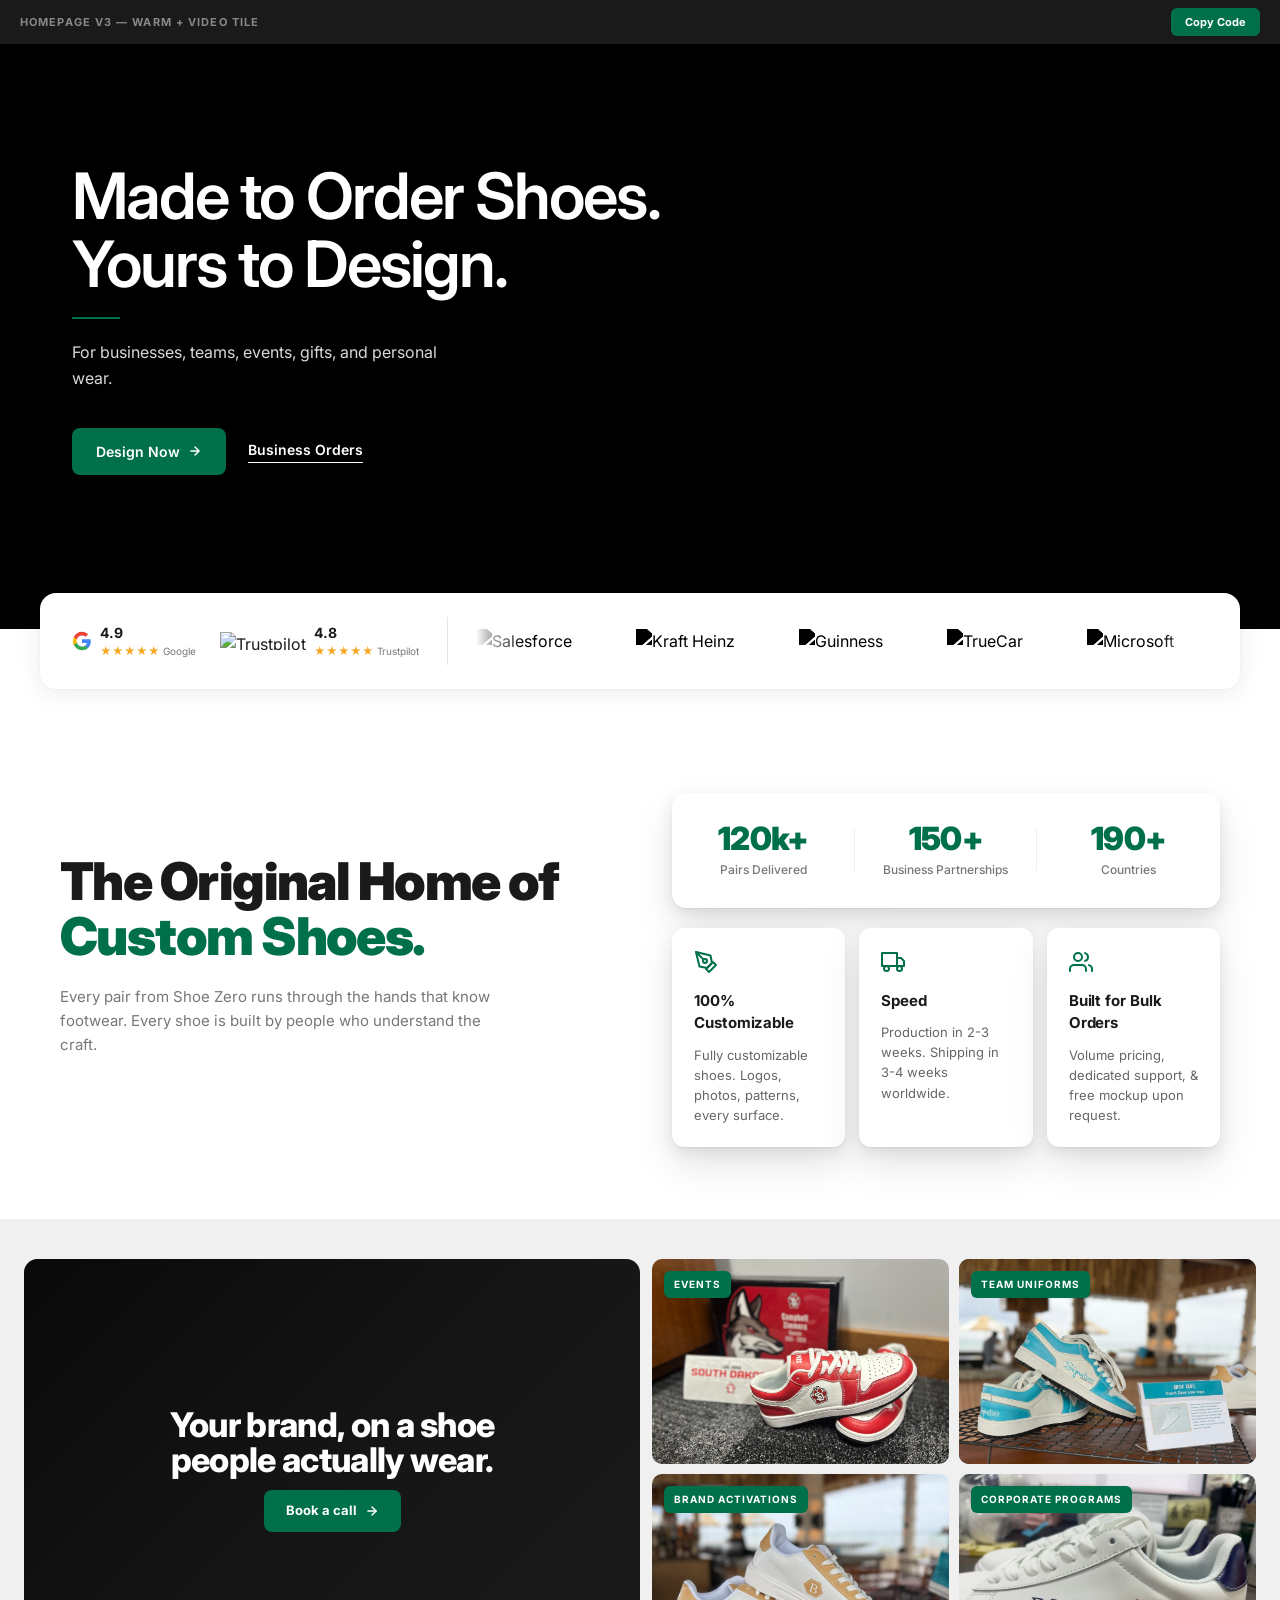
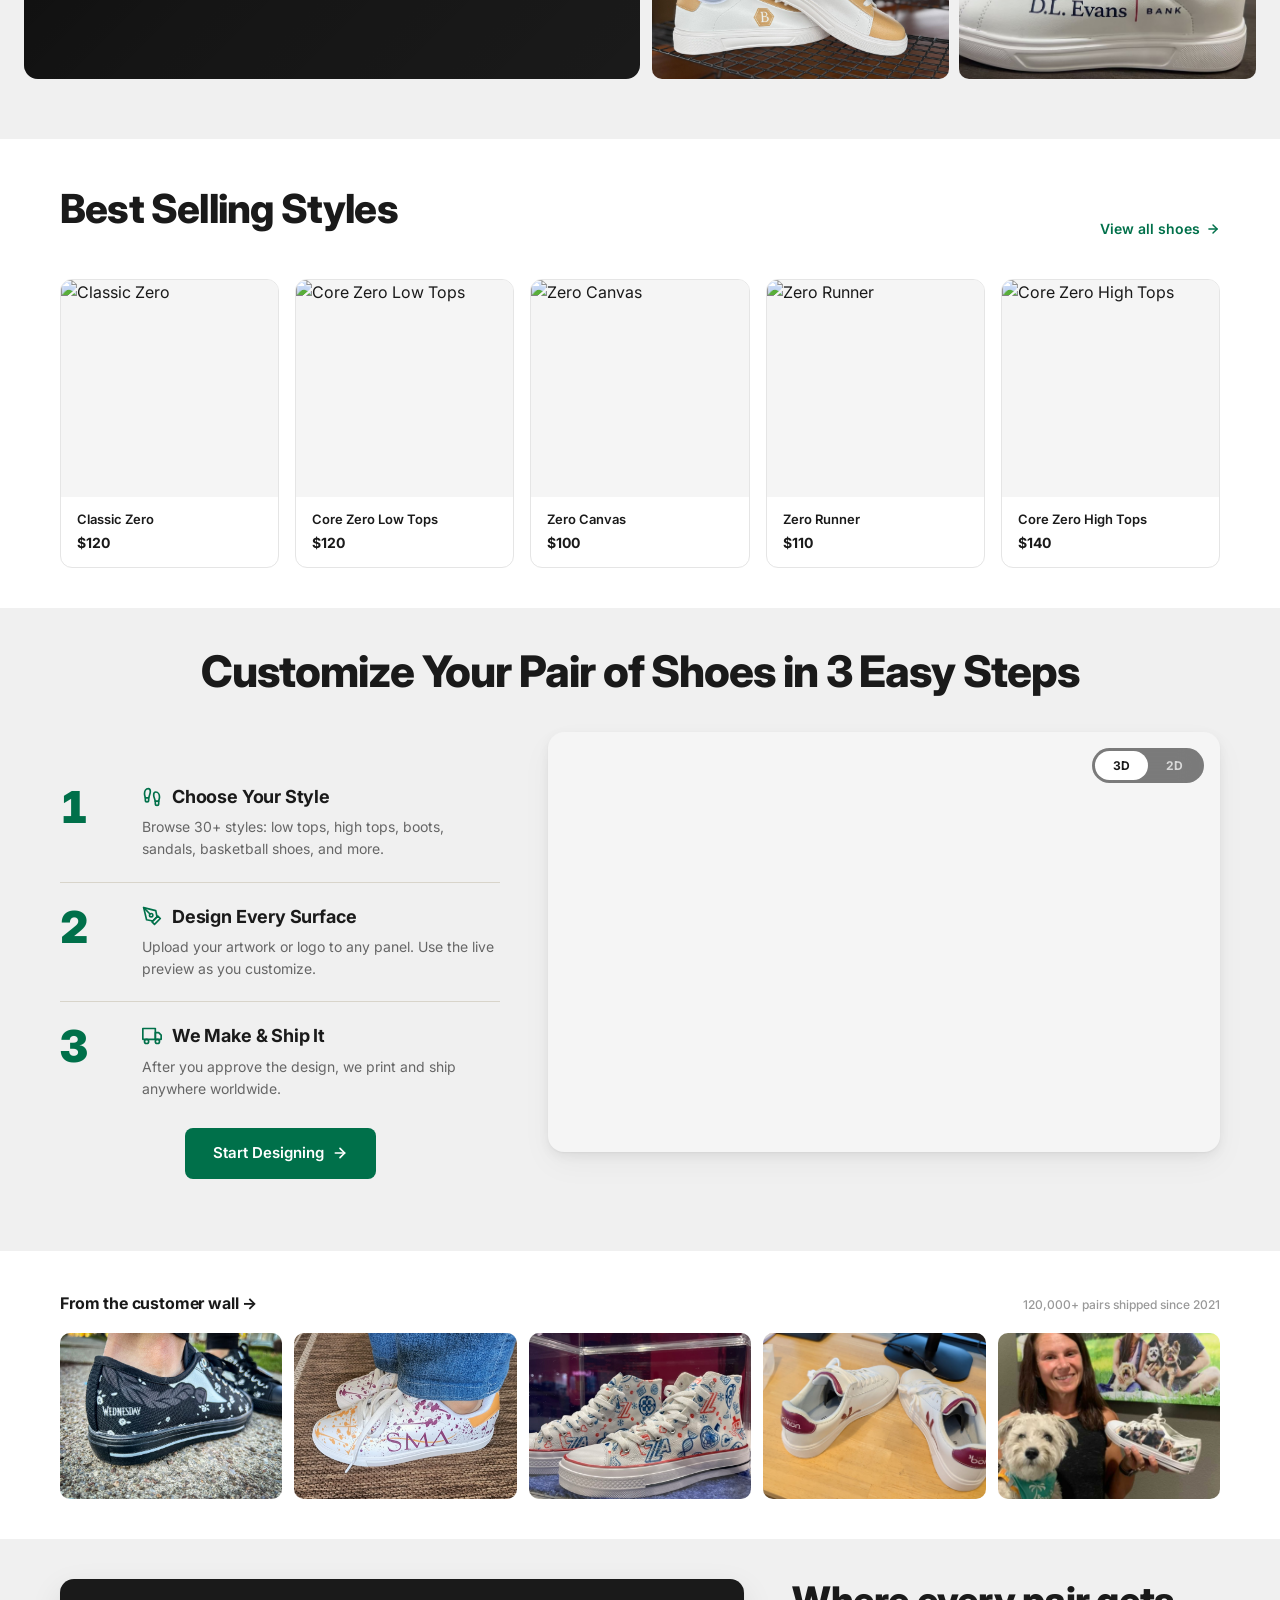
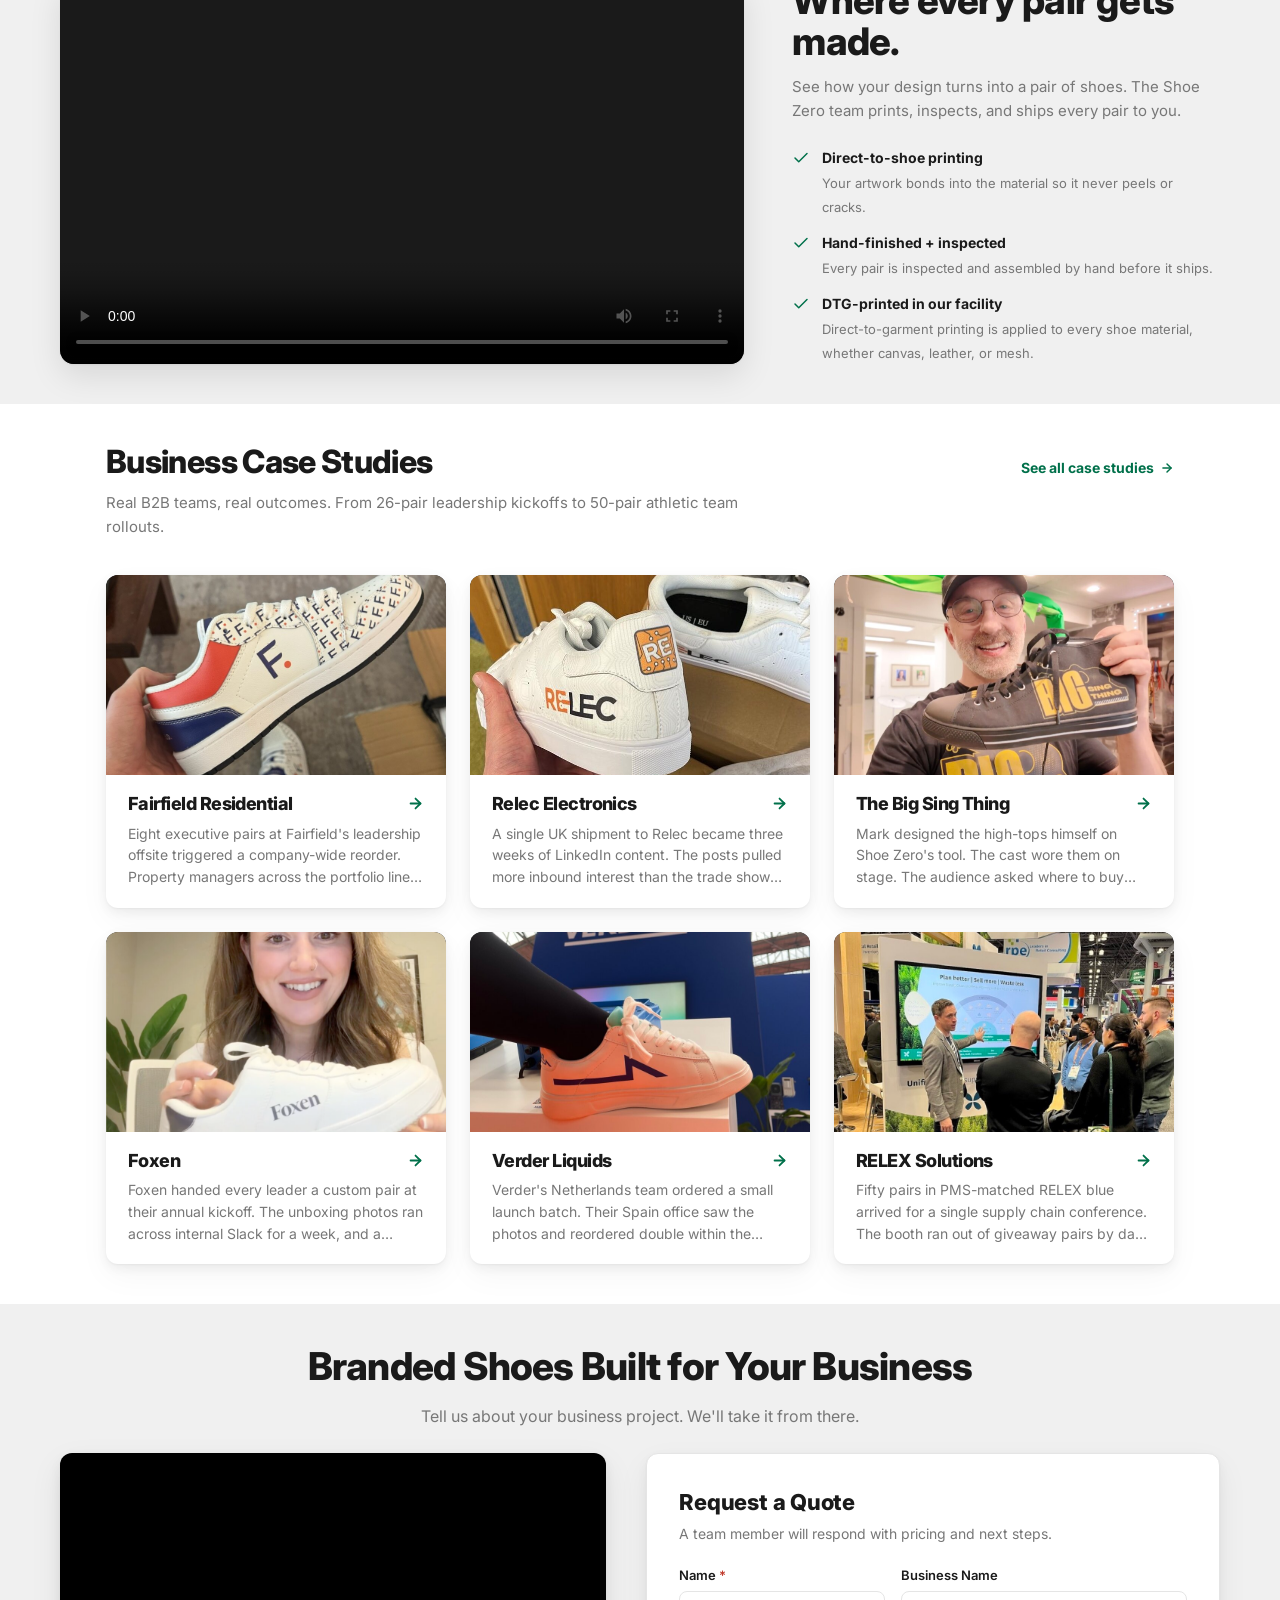
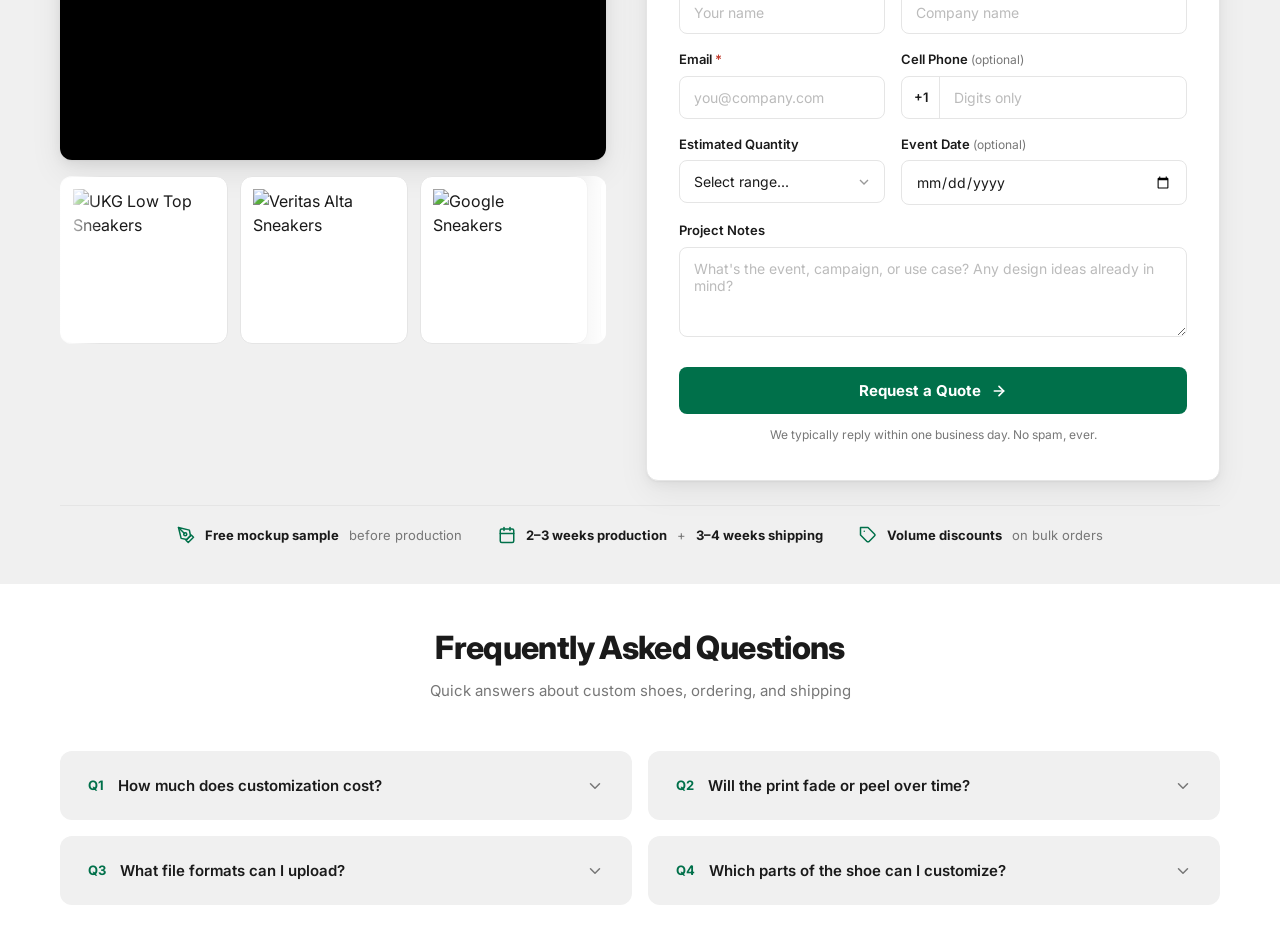
==== index.html @ 1332f2b5 "Sync homepage v3" ====
<!DOCTYPE html>
<html lang="en">
<head>
  <meta charset="UTF-8">
  <meta name="viewport" content="width=device-width, initial-scale=1.0">
  <title>Shoe Zero | Custom Printed Footwear | Made To Order</title>
  <link rel="preconnect" href="https://fonts.googleapis.com">
  <link href="https://fonts.googleapis.com/css2?family=Inter:wght@400;500;600;700;800;900&display=swap" rel="stylesheet">
  <link rel="stylesheet" href="./src/tokens.css">
  <style>
    /* ================================================================
       TOOLBAR
       ================================================================ */
    .hp2-toolbar {
      position: fixed; top: 0; left: 0; right: 0; height: 44px;
      background: var(--sz-black); display: flex; align-items: center;
      justify-content: space-between; padding: 0 20px; z-index: 9000;
      font-family: 'Inter', sans-serif;
    }
    .hp2-toolbar__label {
      font-size: 11px; font-weight: 700; color: #888;
      letter-spacing: 0.1em; text-transform: uppercase;
    }
    .hp2-copy-btn {
      padding: 7px 14px; font-size: 11px; font-weight: 700;
      font-family: 'Inter', sans-serif; background: var(--sz-accent);
      color: #fff; border: none; border-radius: 6px; cursor: pointer;
      transition: background 200ms var(--sz-ease);
    }
    .hp2-copy-btn:hover { background: var(--sz-accent-hover); }
    .hp2-toast {
      position: fixed; bottom: 80px; right: 24px;
      background: var(--sz-black); color: #fff;
      padding: 10px 18px; border-radius: 8px;
      font-size: 13px; font-weight: 500;
      opacity: 0; transform: translateY(8px);
      transition: opacity 250ms ease, transform 250ms ease;
      pointer-events: none; z-index: 9001;
    }
    .hp2-toast.hp2-visible { opacity: 1; transform: translateY(0); }

    /* ================================================================
       BASE
       ================================================================ */
    *, *::before, *::after { box-sizing: border-box; margin: 0; padding: 0; }
    @media (prefers-reduced-motion: reduce) {
      *, *::before, *::after {
        animation-duration: 0ms !important;
        transition-duration: 0ms !important;
        animation-delay: 0ms !important;
      }
      .hp2-marquee__track { animation: none !important; }
      .hp2-hero__shoe { animation: none !important; }
    }
    body {
      font-family: 'Inter', -apple-system, BlinkMacSystemFont, sans-serif;
      color: var(--sz-text); background: var(--sz-white);
      line-height: 1.5; -webkit-font-smoothing: antialiased;
    }
    img { max-width: 100%; display: block; }
    a { color: inherit; text-decoration: none; }
    button { font-family: inherit; cursor: pointer; }

    .hp2-c { max-width: 1240px; margin: 0 auto; padding: 0 40px; }

    /* ================================================================
       ANIMATION SYSTEM — Awwwards-grade
       ================================================================ */
    /* Staggered reveal: each child delays based on index */
    [data-reveal] {
      opacity: 0;
      transform: translateY(32px);
      transition: opacity 700ms var(--sz-ease), transform 700ms var(--sz-ease);
    }
    [data-reveal].is-visible { opacity: 1; transform: none; }

    /* Stagger children */
    [data-stagger] > * {
      opacity: 0;
      transform: translateY(24px);
      transition: opacity 500ms var(--sz-ease), transform 500ms var(--sz-ease);
    }
    [data-stagger].is-visible > *:nth-child(1) { transition-delay: 0ms; opacity: 1; transform: none; }
    [data-stagger].is-visible > *:nth-child(2) { transition-delay: 80ms; opacity: 1; transform: none; }
    [data-stagger].is-visible > *:nth-child(3) { transition-delay: 160ms; opacity: 1; transform: none; }
    [data-stagger].is-visible > *:nth-child(4) { transition-delay: 240ms; opacity: 1; transform: none; }
    [data-stagger].is-visible > *:nth-child(5) { transition-delay: 320ms; opacity: 1; transform: none; }
    [data-stagger].is-visible > *:nth-child(6) { transition-delay: 400ms; opacity: 1; transform: none; }
    [data-stagger].is-visible > *:nth-child(7) { transition-delay: 480ms; opacity: 1; transform: none; }
    [data-stagger].is-visible > *:nth-child(8) { transition-delay: 560ms; opacity: 1; transform: none; }

    /* Clip-up text reveal */
    [data-clip] {
      overflow: hidden;
    }
    [data-clip] > * {
      transform: translateY(110%);
      transition: transform 800ms var(--sz-ease);
    }
    [data-clip].is-visible > * { transform: translateY(0); }

    /* Scale-in */
    [data-scale] {
      opacity: 0;
      transform: scale(0.92);
      transition: opacity 600ms var(--sz-ease), transform 600ms var(--sz-ease);
    }
    [data-scale].is-visible { opacity: 1; transform: scale(1); }

    /* Shared button */
    .hp2-btn {
      display: inline-flex; align-items: center; gap: 8px;
      padding: 14px 28px; font-size: 15px; font-weight: 600;
      border-radius: var(--sz-radius-btn); border: none;
      transition: transform 200ms var(--sz-ease), box-shadow 200ms var(--sz-ease), background 200ms var(--sz-ease);
    }
    .hp2-btn:hover { transform: translateY(-2px); box-shadow: var(--sz-shadow); }
    .hp2-btn--primary { background: var(--sz-accent); color: #fff; }
    .hp2-btn--primary:hover { background: var(--sz-accent-hover); }
    .hp2-btn--outline {
      background: transparent; color: var(--sz-text);
      border: 1.5px solid var(--sz-border);
    }
    .hp2-btn--outline:hover { border-color: var(--sz-accent); color: var(--sz-accent); }
    .hp2-btn svg { width: 16px; height: 16px; flex-shrink: 0; }
    .hp2-section-link {
      display: inline-flex; align-items: center; gap: 6px;
      font-size: 14px; font-weight: 600; color: var(--sz-accent);
      transition: gap 200ms var(--sz-ease);
    }
    .hp2-section-link:hover { gap: 10px; }
    .hp2-section-link svg { width: 14px; height: 14px; }

    /* ================================================================
       S1: HERO — Full-bleed video, refined warm wash (V3)
       v2 structure (video as the whole hero) with softer multi-stop wash
       and content aligned to the brands card's left edge below.
       ================================================================ */
    .hp2-hero {
      margin-top: 44px;
      position: relative;
      height: 65vh; min-height: 437px; max-height: 616px;
      overflow: hidden;
      background: #000;
    }
    .hp2-hero h1 {
      position: absolute; width: 1px; height: 1px;
      padding: 0; margin: -1px; overflow: hidden;
      clip: rect(0,0,0,0); border: 0;
    }
    .hp2-hero__vid { position: absolute; inset: 0; }
    .hp2-hero__vid video {
      width: 100%; height: 100%;
      object-fit: contain; object-position: 80% center;
      transform: scale(0.8);
      transform-origin: 80% center;
    }

    /* Hero overlay (green tint removed) */
    .hp2-hero__overlay { display: none; }

    /* Content: aligned to the same 1200px container as the brands bridge card */
    .hp2-hero__content {
      position: relative; z-index: 10;
      max-width: 1200px;
      margin: 0 auto;
      padding: 0 32px;
      height: 100%;
      display: flex; flex-direction: column; justify-content: center;
    }
    .hp2-hero__copy { max-width: 720px; }
    .hp2-hero__overline {
      font-size: 11px; font-weight: 700; letter-spacing: 0.14em;
      text-transform: uppercase; color: var(--sz-accent);
      margin-bottom: 24px;
    }
    .hp2-hero h2 {
      font-size: clamp(42px, 5vw, 68px);
      font-weight: 600;
      line-height: 1.05;
      letter-spacing: -0.03em;
      color: #fff;
      margin-bottom: 20px;
      white-space: nowrap;
    }
    .hp2-hero h2 strong {
      font-weight: 800; font-style: normal;
      color: var(--sz-accent);
    }
    .hp2-hero__rule {
      width: 48px; height: 2px;
      background: var(--sz-accent);
      margin-bottom: 20px;
    }
    .hp2-hero__sub {
      font-size: 16px; line-height: 1.65;
      color: rgba(255,255,255,0.85);
      margin-bottom: 36px;
      max-width: 380px;
    }
    .hp2-hero__actions {
      display: flex; align-items: center; gap: 22px;
      margin-bottom: 36px;
      flex-wrap: wrap;
    }
    .hp2-hero__btn-primary {
      display: inline-flex; align-items: center; gap: 8px;
      padding: 13px 24px;
      background: var(--sz-accent); color: #fff;
      font-size: 14px; font-weight: 600; font-family: 'Inter', sans-serif; font-style: normal;
      text-decoration: none; border-radius: var(--sz-radius-btn); border: none; cursor: pointer;
      transition: background 200ms var(--sz-ease), transform 200ms var(--sz-ease), box-shadow 200ms var(--sz-ease);
    }
    .hp2-hero__btn-primary:hover { background: var(--sz-accent-hover); transform: translateY(-2px); box-shadow: var(--sz-shadow-hover); }
    .hp2-hero__btn-primary svg { width: 14px; height: 14px; }
    .hp2-hero__btn-secondary {
      font-size: 14px; font-weight: 600; color: #fff;
      text-decoration: none; font-family: 'Inter', sans-serif; font-style: normal;
      border-bottom: 1.5px solid #fff; padding-bottom: 2px;
      transition: color 200ms ease, border-color 200ms ease;
    }
    .hp2-hero__btn-secondary:hover { color: var(--sz-accent); border-color: var(--sz-accent); }
    .hp2-hero__trust {
      font-size: 13px; font-weight: 500; color: rgba(255,255,255,0.92);
      display: flex; align-items: center; gap: 10px; flex-wrap: wrap;
    }
    .hp2-hero__trust-sep { color: rgba(255,255,255,0.5); }

    /* Hero animations */
    @keyframes hp2FadeUp { from { opacity: 0; transform: translateY(18px); } to { opacity: 1; transform: translateY(0); } }
    @keyframes hp2FadeIn { from { opacity: 0; } to { opacity: 1; } }
    @keyframes hp3MediaIn {
      from { opacity: 0; transform: translateY(24px) scale(0.98); }
      to { opacity: 1; transform: translateY(0) scale(1); }
    }
    .hp2-hero__overline { animation: hp2FadeUp 0.5s var(--sz-ease) 0.1s both; }
    .hp2-hero h2 { animation: hp2FadeUp 0.55s var(--sz-ease) 0.2s both; }
    .hp2-hero__rule { animation: hp2FadeIn 0.4s var(--sz-ease) 0.35s both; }
    .hp2-hero__sub { animation: hp2FadeUp 0.5s var(--sz-ease) 0.38s both; }
    .hp2-hero__actions { animation: hp2FadeUp 0.5s var(--sz-ease) 0.48s both; }
    .hp2-hero__trust { animation: hp2FadeUp 0.5s var(--sz-ease) 0.56s both; }


    /* ================================================================
       S2: PARTNER BRANDS — Infinite marquee ticker
       ================================================================ */
    /* Trust brands — Bridge Card */
    .hp2-brands-outer { padding: 0 40px 32px; }
    .hp2-brands {
      max-width: 1200px; margin: -36px auto 0;
      position: relative; z-index: 10;
      background: #fff; border-radius: 16px;
      box-shadow: 0 4px 24px rgba(0,0,0,0.08), 0 1px 4px rgba(0,0,0,0.04);
      padding: 24px 32px;
      display: flex; align-items: center; gap: 28px;
    }
    .hp2-brands__reviews { display: flex; gap: 24px; flex-shrink: 0; }
    .hp2-brands__review { display: flex; align-items: center; gap: 8px; }
    .hp2-brands__review svg { height: 20px; width: auto; }
    .hp2-brands__review img { height: 18px; width: auto; border-radius: 0; }
    .hp2-brands__review-info {}
    .hp2-brands__review-score { font-size: 14px; font-weight: 700; color: var(--sz-text); }
    .hp2-brands__review-meta { display: flex; align-items: center; gap: 3px; }
    .hp2-brands__review-stars { color: #f5a623; font-size: 11px; }
    .hp2-brands__review-label { font-size: 10px; color: var(--sz-muted); }
    .hp2-brands__divider { width: 1px; height: 48px; background: var(--sz-border); flex-shrink: 0; }
    .hp2-brands__marquee { flex: 1; min-width: 0; overflow: hidden; position: relative; }
    .hp2-brands__marquee::before,
    .hp2-brands__marquee::after {
      content: ''; position: absolute; top: 0; bottom: 0; width: 48px; z-index: 2; pointer-events: none;
    }
    .hp2-brands__marquee::before { left: 0; background: linear-gradient(to right, #fff, transparent); }
    .hp2-brands__marquee::after { right: 0; background: linear-gradient(to left, #fff, transparent); }
    .hp2-brands__track {
      display: flex; align-items: center; gap: 64px;
      animation: hp2BrandsScroll 25s linear infinite;
      width: max-content;
    }
    .hp2-brands__track img {
      max-height: 28px; max-width: 130px; width: auto; height: auto;
      filter: brightness(0); opacity: 1; flex-shrink: 0; border-radius: 0;
    }
    @keyframes hp2BrandsScroll {
      0% { transform: translateX(0); }
      100% { transform: translateX(-50%); }
    }

    /* ================================================================
       S3: BEST SELLERS
       ================================================================ */
    .hp2-bestsellers { padding: 40px 0; }
    .hp2-section-header {
      display: flex; align-items: flex-end;
      justify-content: space-between;
      margin-bottom: 40px;
    }
    .hp2-section-header h2 {
      font-size: clamp(28px, 3.5vw, 40px);
      font-weight: 800;
      letter-spacing: -0.02em;
    }
    .hp2-products {
      display: grid;
      grid-template-columns: repeat(5, 1fr);
      gap: 16px;
    }
    .hp2-product {
      border: 1px solid var(--sz-border);
      border-radius: var(--sz-radius-card);
      overflow: hidden; background: var(--sz-white);
      transition: box-shadow 400ms var(--sz-ease), transform 400ms var(--sz-ease), border-color 300ms;
      position: relative;
    }
    .hp2-product:hover {
      box-shadow: 0 12px 36px rgba(0,0,0,0.1), 0 4px 12px rgba(0,0,0,0.06);
      transform: translateY(-8px);
      border-color: rgba(0,112,74,0.2);
    }
    .hp2-product__img {
      aspect-ratio: 1; overflow: hidden; background: #f5f5f5;
      position: relative;
    }
    .hp2-product__img img {
      width: 100%; height: 100%; object-fit: cover; border-radius: 0;
      transition: transform 600ms var(--sz-ease);
    }
    .hp2-product:hover .hp2-product__img img { transform: scale(1.08); }
.hp2-product__info { padding: 14px 16px; }
    .hp2-product__name { font-size: 13px; font-weight: 600; margin-bottom: 4px; line-height: 1.3; }
    .hp2-product__row { display: flex; justify-content: space-between; align-items: center; }
    .hp2-product__price { font-size: 14px; font-weight: 700; }
    .hp2-product__customize {
      font-size: 10px; font-weight: 700; color: var(--sz-accent);
      text-transform: uppercase; letter-spacing: 0.05em;
      opacity: 0; transform: translateX(-4px);
      transition: opacity 200ms, transform 200ms;
    }
    .hp2-product:hover .hp2-product__customize { opacity: 1; transform: translateX(0); }

    /* ================================================================
       S4: WHAT WE DO + STATS
       ================================================================ */
    /* WhatWeDo — exception to 40px rule, larger breathing room */
    .hp2-whatwedo { padding: 72px 0; background: var(--sz-white); }
    .hp2-whatwedo__split {
      display: grid;
      grid-template-columns: 1fr 1fr;
      gap: 64px;
      align-items: center;
      max-width: 1280px;
      margin: 0 auto;
    }
    .hp2-whatwedo__intro {
      text-align: left; max-width: none; margin: 0;
    }
    .hp2-whatwedo__intro h2 {
      font-size: clamp(32px, 4.2vw, 52px);
      font-weight: 900; letter-spacing: -0.03em;
      line-height: 1.05; margin-bottom: 20px;
      white-space: nowrap;
    }
    .hp2-whatwedo__intro h2 em { font-style: normal; color: var(--sz-accent); }
    .hp2-whatwedo__intro p {
      font-size: 15px; color: var(--sz-muted); line-height: 1.6;
      max-width: 440px; margin-bottom: 28px;
    }
    .hp2-whatwedo__intro a {
      display: inline-flex; align-items: center; gap: 8px;
      font-size: 15px; font-weight: 600;
      color: var(--sz-accent); text-decoration: none;
      border-bottom: 2px solid var(--sz-accent); padding-bottom: 4px;
    }
    .hp2-whatwedo__right { display: flex; flex-direction: column; gap: 20px; }

    /* Compact stats bar (Option A) */
    .hp2-stats {
      display: grid; grid-template-columns: repeat(3, 1fr);
      gap: 0; margin-bottom: 0;
      background: var(--sz-white);
      border-radius: 14px;
      padding: 22px 0;
      box-shadow: 0 1px 2px rgba(0,0,0,0.06), 0 6px 16px rgba(0,0,0,0.08), 0 18px 40px rgba(0,0,0,0.10);
      overflow: hidden;
    }
    .hp2-stat {
      padding: 8px 14px; text-align: center; position: relative;
    }
    .hp2-stat:not(:last-child)::after {
      content: ''; position: absolute; right: 0; top: 20%; bottom: 20%;
      width: 1px; background: #eee;
    }
    .hp2-stat__number {
      font-size: 32px;
      font-weight: 900; letter-spacing: -0.02em;
      color: var(--sz-accent); line-height: 1;
      margin-bottom: 7px;
    }
    .hp2-stat__label {
      font-size: 12px; font-weight: 500; color: #777; line-height: 1.3;
    }

    /* Compact feature cards (Option A) */
    .hp2-features {
      display: grid; grid-template-columns: repeat(3, 1fr); gap: 14px;
    }
    .hp2-feature {
      background: var(--sz-white);
      border-radius: 12px;
      padding: 22px 22px;
      display: flex; flex-direction: column; gap: 10px;
      box-shadow: 0 1px 2px rgba(0,0,0,0.06), 0 6px 16px rgba(0,0,0,0.08), 0 18px 40px rgba(0,0,0,0.10);
      transition: transform 200ms var(--sz-ease), box-shadow 200ms var(--sz-ease);
    }
    .hp2-feature:hover { transform: translateY(-3px); box-shadow: 0 2px 4px rgba(0,0,0,0.08), 0 12px 24px rgba(0,0,0,0.12), 0 24px 56px rgba(0,0,0,0.14); }
    .hp2-feature__icon {
      width: auto; height: auto;
      background: transparent; border-radius: 0;
      display: block;
      margin-bottom: 0;
    }
    .hp2-feature__icon svg { width: 24px; height: 24px; color: var(--sz-accent); }
    .hp2-feature h3 { font-size: 15px; font-weight: 700; letter-spacing: -0.005em; }
    .hp2-feature p { font-size: 13px; color: #666; line-height: 1.55; }
    @media(max-width: 900px) {
      .hp2-whatwedo__split { grid-template-columns: 1fr; gap: 32px; }
    }

    .hp2-showcase { padding: 30px 0; background: var(--sz-white); }

    /* ================================================================
       S4b: WCYD + CUSTOMER GALLERY · Combined Option C (draft)
       ================================================================ */
    .oC-wrap{padding:40px 0;background:var(--sz-bg-cool)}
    .oC-c{max-width:1280px;margin:0 auto;padding:0 24px}
    .oC-top{display:grid;grid-template-columns:1fr 0.98fr;gap:12px;margin-bottom:20px;align-items:stretch}
    .oC-feature{position:relative;border-radius:14px;overflow:hidden;height:420px;background:#1a1a1a}
    .oC-feature img{position:absolute;inset:0;width:100%;height:100%;object-fit:cover;opacity:0;animation:oCFeatRot 22.5s infinite}
    .oC-feature img:nth-child(1){animation-delay:0s}
    .oC-feature img:nth-child(2){animation-delay:4.5s}
    .oC-feature img:nth-child(3){animation-delay:9s}
    .oC-feature img:nth-child(4){animation-delay:13.5s}
    .oC-feature img:nth-child(5){animation-delay:18s}
    @keyframes oCFeatRot{0%{opacity:0}1.5%{opacity:.78}18.5%{opacity:.78}20%{opacity:0}100%{opacity:0}}
    @media (prefers-reduced-motion:reduce){.oC-feature img{animation:none;opacity:.78}.oC-feature img:not(:first-child){display:none}}
    .oC-feature::after{content:"";position:absolute;inset:0;background:linear-gradient(135deg,rgba(0,0,0,.65) 0%,rgba(0,0,0,.2) 50%,transparent 100%)}
    .oC-feature__inner{position:relative;z-index:2;padding:32px 32px;height:100%;display:flex;flex-direction:column;justify-content:center;align-items:center;text-align:center;gap:0;color:#fff}
    .oC-feature__h{margin:0 auto 14px}
    .oC-feature__bottom{margin-top:0 !important;justify-content:center !important}
    .oC-feature__eye{font-size:11px;font-weight:700;letter-spacing:.16em;text-transform:uppercase;color:#7dd3a8;margin-bottom:12px}
    .oC-feature__h{font-size:clamp(24px,2.8vw,34px);font-weight:800;letter-spacing:-.02em;line-height:1.05;margin-bottom:12px;max-width:420px}
    .oC-feature__p{font-size:14px;line-height:1.55;color:rgba(255,255,255,.82);max-width:400px}
    .oC-feature__bottom{display:flex;justify-content:space-between;align-items:end;flex-wrap:wrap;gap:14px;margin-top:24px}
    .oC-feature__cta{display:inline-flex;align-items:center;gap:8px;padding:11px 22px;background:var(--sz-accent);color:#fff;font-size:13px;font-weight:700;border-radius:8px;text-decoration:none;transition:background .2s var(--sz-ease),transform .2s var(--sz-ease)}
    .oC-feature__cta:hover{background:var(--sz-accent-hover);transform:translateY(-2px)}
    .oC-feature__logos{display:flex;gap:18px;font-size:10px;color:rgba(255,255,255,.55);font-weight:600;letter-spacing:.08em;text-transform:uppercase;align-items:center}
    .oC-side{display:grid;grid-template-columns:1fr 1fr;grid-template-rows:1fr 1fr;gap:10px;height:420px}
    .oC-stile{position:relative;border-radius:10px;overflow:hidden;background:#000;min-height:0;min-width:0}
    .oC-stile img{width:100%;height:100%;object-fit:cover;transition:transform .6s var(--sz-ease)}
    .oC-stile:hover img{transform:scale(1.05)}
    .oC-stile__tag{position:absolute;top:12px;left:12px;font-size:10px;font-weight:700;letter-spacing:.1em;text-transform:uppercase;color:#fff;background:rgba(0,0,0,.55);padding:6px 10px;border-radius:6px;backdrop-filter:blur(8px);-webkit-backdrop-filter:blur(8px)}
    .oC-stile__tag--biz{background:#00704a}
    .oC-bottom{padding-top:0;margin-top:0}
    .oC-bhead{display:flex;justify-content:space-between;align-items:baseline;margin-bottom:18px}
    .oC-bhead h3{font-size:16px;font-weight:700;letter-spacing:-.01em}
    .oC-bhead span{font-size:12px;color:#999;font-weight:500}
    .oC-brow{display:grid;grid-template-columns:repeat(5,1fr);gap:12px}
    .oC-bitem{aspect-ratio:4/3;border-radius:10px;overflow:hidden;background:#000}
    .oC-bitem img{width:100%;height:100%;object-fit:cover;transition:transform .6s var(--sz-ease)}
    .oC-bitem:hover img{transform:scale(1.05)}
    @media(max-width:768px){
      .oC-top{grid-template-columns:1fr;gap:12px}
      .oC-feature{height:340px}
      .oC-feature__inner{padding:24px 22px}
      .oC-side{height:auto;grid-template-rows:140px 140px}
      .oC-brow{grid-template-columns:repeat(3,1fr)}
      .oC-bitem:nth-child(4),.oC-bitem:nth-child(5){display:none}
    }

    /* Bento grid */
    .hp2-bento {
      display: grid; grid-template-columns: repeat(3, 1fr);
      grid-template-rows: auto auto; gap: 16px;
    }
    .hp2-bento__item {
      position: relative; border-radius: var(--sz-radius-card);
      overflow: hidden; background: #f5f5f5;
    }
    .hp2-bento__item img {
      width: 100%; height: 100%; object-fit: cover; border-radius: 0;
      transition: transform 600ms var(--sz-ease);
    }
    .hp2-bento__item:hover img { transform: scale(1.05); }
    .hp2-bento__overlay {
      position: absolute; bottom: 0; left: 0; right: 0;
      padding: 24px;
      background: linear-gradient(to top, rgba(0,0,0,0.65) 0%, transparent 100%);
      color: #fff;
      transform: translateY(8px);
      opacity: 0.85;
      transition: transform 400ms var(--sz-ease), opacity 400ms var(--sz-ease);
    }
    .hp2-bento__item:hover .hp2-bento__overlay { transform: translateY(0); opacity: 1; }
    .hp2-bento__label {
      font-size: 11px; font-weight: 700;
      text-transform: uppercase; letter-spacing: 0.1em;
      opacity: 0.7; margin-bottom: 4px;
    }
    .hp2-bento__title { font-size: 18px; font-weight: 700; line-height: 1.3; }
    .hp2-bento__item:nth-child(1) { grid-column: 1 / 3; aspect-ratio: 2.2 / 1; }
    .hp2-bento__item:nth-child(2) { aspect-ratio: 1 / 1; }
    .hp2-bento__item:nth-child(3) { aspect-ratio: 1 / 1; }
    .hp2-bento__item:nth-child(4) { grid-column: 2 / 4; aspect-ratio: 2.2 / 1; }

    /* ================================================================
       S6: HOW TO CUSTOMIZE — Video + 3D/2D toggle + simple 3-step (V3)
       ================================================================ */
    .hp2-htc { padding: 40px 0; background: var(--sz-bg-cool); }
    .hp2-htc__header {
      text-align: center; margin-bottom: 36px; max-width: 1200px; margin-left: auto; margin-right: auto;
    }
    .hp2-htc__header h2 {
      font-size: clamp(28px, 3.4vw, 44px);
      font-weight: 800; letter-spacing: -0.025em;
      line-height: 1.1;
      margin: 0;
      white-space: nowrap;
    }

    /* Layout: steps left | video right — video aligns center to STEPS only (button is in a separate row below) */
    .hp2-htc__layout {
      display: grid;
      grid-template-columns: minmax(0, 440px) minmax(0, 1fr);
      gap: 48px;
      align-items: center;
      max-width: 1280px;
      margin: 0 auto;
    }
    /* CTA row sits below the layout, aligned under the steps column — preserves the steps:video centering reference */
    .hp2-htc__cta-row {
      max-width: 1280px;
      margin: -24px auto 32px;
      display: grid;
      grid-template-columns: minmax(0, 440px) minmax(0, 1fr);
      gap: 48px;
      position: relative;
      z-index: 2;
    }
    .hp2-htc__cta-row > .hp2-htc__cta { grid-column: 1; }

    /* Video preview with 3D/2D toggle */
    .hp2-htc__preview {
      position: relative;
      width: 100%;
      aspect-ratio: 8 / 5;
      border-radius: 16px; overflow: hidden;
      background: #f5f5f5;
      box-shadow: var(--sz-shadow);
    }
    .hp2-htc__preview video {
      width: 100%; height: 100%;
      object-fit: cover; display: block;
    }
    .hp2-htc__view-toggle {
      position: absolute; top: 16px; right: 16px;
      display: flex;
      background: rgba(0,0,0,0.5);
      backdrop-filter: blur(12px);
      -webkit-backdrop-filter: blur(12px);
      border-radius: 9999px;
      padding: 3px;
      z-index: 2;
    }
    .hp2-htc__view-btn {
      padding: 7px 18px; font-size: 12px; font-weight: 700;
      font-family: inherit;
      border: none; border-radius: 9999px;
      background: transparent; color: rgba(255,255,255,0.7);
      cursor: pointer;
      transition: background 200ms var(--sz-ease), color 200ms var(--sz-ease);
    }
    .hp2-htc__view-btn.hp2-view-active {
      background: #fff; color: var(--sz-text);
    }

    /* Editorial numbered list (Option A) */
    .hp2-htc-step {
      display: grid;
      grid-template-columns: 64px 1fr;
      gap: 18px;
      align-items: start;
      padding: 22px 0;
      border-top: 1px solid #d8d4ca;
    }
    .hp2-htc-step:first-child { border-top: none; padding-top: 0; }
    .hp2-htc-step:last-of-type { padding-bottom: 0; }
    .hp2-htc-step__num {
      font-size: 44px; font-weight: 900;
      color: var(--sz-accent);
      letter-spacing: -0.04em;
      font-variant-numeric: tabular-nums;
      line-height: 1;
      padding-top: 0;
    }
    .hp2-htc-step__icon {
      display: flex; align-items: center; gap: 10px;
      margin-bottom: 8px;
      width: auto; height: auto;
      background: transparent; border-radius: 0;
      padding: 0;
    }
    .hp2-htc-step__icon svg { width: 20px; height: 20px; color: var(--sz-accent); }
    .hp2-htc-step__title {
      font-size: 18px; font-weight: 700;
      color: var(--sz-text);
      letter-spacing: -0.01em;
      line-height: 1.3;
      margin: 0;
    }
    .hp2-htc-step__desc {
      font-size: 14px;
      color: #666;
      line-height: 1.55;
      margin-top: 6px;
    }
    .hp2-htc__cta { text-align: center; margin: 0; }

    /* ================================================================
       S6: CUSTOMER GALLERY
       ================================================================ */
    .hp2-gallery { padding: 30px 0; }
    .hp2-gallery__header {
      display: flex; align-items: flex-end;
      justify-content: space-between;
      margin-bottom: 40px;
    }
    .hp2-gallery__header h2 {
      font-size: clamp(24px, 3vw, 36px);
      font-weight: 800; letter-spacing: -0.02em;
    }
    .hp2-gallery__grid {
      display: grid;
      grid-template-columns: repeat(4, 1fr);
      grid-auto-rows: 200px;
      gap: 12px;
    }
    .hp2-gallery__item {
      border-radius: var(--sz-radius-card);
      overflow: hidden; position: relative;
    }
    .hp2-gallery__item img {
      width: 100%; height: 100%; object-fit: cover; border-radius: 0;
      transition: transform 500ms var(--sz-ease);
    }
    .hp2-gallery__item:hover img { transform: scale(1.06); }
    .hp2-gallery__item:nth-child(1) { grid-row: span 2; }
    .hp2-gallery__item:nth-child(4) { grid-row: span 2; }

    /* ================================================================
       S8b: WORKSHOP VIDEO (cool — pairs with htc as "process block")
       ================================================================ */
    .hp2-workshop { padding: 40px 0; background: var(--sz-bg-cool); }
    .hp2-workshop__grid {
      display: grid; grid-template-columns: 1.6fr 1fr;
      gap: 48px; align-items: center;
      max-width: 1240px; margin: 0 auto;
    }
    .hp2-workshop__video {
      position: relative; aspect-ratio: 16/9;
      border-radius: 14px; overflow: hidden; background: #1a1a1a;
      box-shadow: 0 1px 2px rgba(0,0,0,0.06), 0 12px 32px rgba(0,0,0,0.10);
      cursor: pointer;
    }
    .hp2-workshop__video img,
    .hp2-workshop__video video { width: 100%; height: 100%; object-fit: cover; display: block; }
    .hp2-workshop__play { position: absolute; inset: 0; display: flex; align-items: center; justify-content: center; pointer-events: none; }
    .hp2-workshop__play-btn {
      width: 72px; height: 72px; border-radius: 50%;
      background: rgba(255,255,255,0.92); backdrop-filter: blur(8px); -webkit-backdrop-filter: blur(8px);
      display: flex; align-items: center; justify-content: center;
      box-shadow: 0 6px 20px rgba(0,0,0,0.25);
      transition: transform 280ms var(--sz-ease), background 280ms ease;
    }
    .hp2-workshop__play-btn svg { width: 26px; height: 26px; color: var(--sz-accent); margin-left: 3px; }
    .hp2-workshop__video:hover .hp2-workshop__play-btn { transform: scale(1.08); background: #fff; }
    .hp2-workshop__dur { position: absolute; bottom: 14px; right: 14px; padding: 5px 10px; background: rgba(0,0,0,0.7); color: #fff; font-size: 11px; font-weight: 700; letter-spacing: 0.04em; border-radius: 4px; backdrop-filter: blur(6px); }
    .hp2-workshop__eye { font-size: 11px; font-weight: 700; letter-spacing: 0.14em; text-transform: uppercase; color: var(--sz-accent); margin-bottom: 12px; }
    .hp2-workshop h2 { font-size: clamp(28px, 3vw, 38px); font-weight: 800; letter-spacing: -0.02em; line-height: 1.1; margin: 0 0 12px; }
    .hp2-workshop__lede { font-size: 15px; color: var(--sz-muted); line-height: 1.6; margin: 0 0 24px; }
    .hp2-workshop__list { display: flex; flex-direction: column; gap: 14px; padding: 0; margin: 0; list-style: none; }
    .hp2-workshop__list li { display: flex; gap: 12px; align-items: flex-start; }
    .hp2-workshop__list svg { width: 18px; height: 18px; color: var(--sz-accent); flex-shrink: 0; margin-top: 2px; }
    .hp2-workshop__list strong { display: block; font-size: 14px; font-weight: 700; color: var(--sz-text); margin-bottom: 2px; }
    .hp2-workshop__list span { font-size: 13px; color: var(--sz-muted); line-height: 1.55; }
    @media (max-width: 900px) { .hp2-workshop__grid { grid-template-columns: 1fr; gap: 28px; } }

    /* ================================================================
       S9: CASE STUDIES (replaces customer reviews, image-card grid)
       ================================================================ */
    .hp2-cs { padding: 40px 0; background: var(--sz-white); }
    .hp2-cs__header { max-width: 1068px; margin: 0 auto 36px; display: flex; justify-content: space-between; align-items: baseline; gap: 32px; flex-wrap: wrap; }
    .hp2-cs__head-text { flex: 1 1 auto; max-width: 640px; }
    .hp2-cs__header h2 {
      font-size: clamp(24px, 2.5vw, 36px);
      font-weight: 800; letter-spacing: -0.02em;
      line-height: 1.15; margin-bottom: 10px;
    }
    .hp2-cs__header p { font-size: 15px; color: var(--sz-muted); line-height: 1.6; }
    .hp2-cs__see-all {
      display: inline-flex; align-items: center; gap: 6px;
      color: var(--sz-accent); font-size: 14px; font-weight: 700;
      flex-shrink: 0; transition: gap 180ms ease; text-decoration: none;
    }
    .hp2-cs__see-all:hover { gap: 10px; }
    .hp2-cs__grid {
      display: grid; grid-template-columns: repeat(3, 1fr);
      gap: 24px;
      max-width: 1068px; margin: 0 auto;
    }
    .hp2-cs-card {
      background: var(--sz-white);
      border-radius: var(--sz-radius-card);
      box-shadow: var(--sz-shadow);
      overflow: hidden;
      display: flex; flex-direction: column;
      text-decoration: none; color: inherit;
      cursor: pointer;
      transition: transform 220ms var(--sz-ease), box-shadow 220ms var(--sz-ease);
    }
    .hp2-cs-card:hover { box-shadow: var(--sz-shadow-hover); transform: translateY(-2px); }
    .hp2-cs-card__media {
      width: 100%; height: 200px;
      background: var(--sz-black);
      background-size: cover; background-position: center 70%; background-repeat: no-repeat;
      flex-shrink: 0;
      overflow: hidden;
      transition: transform 600ms var(--sz-ease);
    }
    .hp2-cs-card:hover .hp2-cs-card__media { transform: scale(1.04); }
    .hp2-cs-card__body {
      padding: 18px 22px 20px;
      display: flex; flex-direction: column; flex: 1;
    }
    .hp2-cs-card__title {
      font-size: 18px; font-weight: 800; line-height: 1.2;
      letter-spacing: -0.03em; color: var(--sz-black); margin: 0 0 8px;
      display: flex; align-items: center; justify-content: space-between; gap: 12px;
    }
    .hp2-cs-card__tagline {
      font-size: 14px; font-weight: 400; color: var(--sz-muted);
      line-height: 1.55; margin: 0;
      display: -webkit-box; -webkit-line-clamp: 3; -webkit-box-orient: vertical;
      overflow: hidden;
    }
    .hp2-cs-card__arrow {
      flex-shrink: 0; color: var(--sz-accent);
      transition: transform 200ms var(--sz-ease);
      display: inline-flex; align-items: center;
    }
    .hp2-cs-card:hover .hp2-cs-card__arrow { transform: translateX(4px); }
    .hp2-cs-card__arrow svg { width: 17px; height: 17px; }

    /* ================================================================
       S9b: B2B INQUIRY
       ================================================================ */
    .hp2-binq { padding: 40px 0; background: var(--sz-bg-cool); }
    .hp2-binq__header { text-align: center; max-width: 760px; margin: 0 auto 24px; }
    .hp2-binq__overline {
      font-size: 12px; font-weight: 700; letter-spacing: 0.12em;
      text-transform: uppercase; color: var(--sz-accent); margin-bottom: 14px;
    }
    .hp2-binq__header h2 {
      font-size: clamp(28px, 3vw, 40px);
      font-weight: 800; letter-spacing: -0.02em;
      line-height: 1.15; margin-bottom: 14px;
    }
    .hp2-binq__lead {
      font-size: 16px; color: var(--sz-muted);
      line-height: 1.65; max-width: 620px; margin: 0 auto;
    }
    .hp2-binq__grid {
      display: grid; grid-template-columns: minmax(0, 1fr) minmax(0, 1.05fr);
      gap: 40px; align-items: start;
    }
    /* Left visual stack — fills column height to match form */
    .hp2-binq__visual { display: flex; flex-direction: column; gap: 16px; min-width: 0; }
    .hp2-binq__form-card { min-width: 0; display: flex; flex-direction: column; }
    .hp2-binq__video {
      position: relative;
      aspect-ratio: 16 / 9;
      border-radius: var(--sz-radius-card);
      overflow: hidden;
      background: #000;
      box-shadow: 0 1px 2px rgba(0,0,0,0.04), 0 4px 12px rgba(0,0,0,0.06), 0 12px 32px rgba(0,0,0,0.08);
    }
    .hp2-binq__video iframe {
      position: absolute; inset: 0;
      width: 100%; height: 100%; border: 0;
    }
    .hp2-binq__video-badge {
      position: absolute; top: 14px; left: 14px;
      display: inline-flex; align-items: center; gap: 6px;
      padding: 6px 11px; border-radius: 999px;
      background: rgba(0,0,0,0.55); color: #fff;
      backdrop-filter: blur(6px);
      font-size: 11px; font-weight: 700; letter-spacing: 0.06em; text-transform: uppercase;
      z-index: 2;
    }
    .hp2-binq__video-badge::before {
      content: ""; width: 6px; height: 6px; border-radius: 50%;
      background: #ff5252; box-shadow: 0 0 0 0 rgba(255,82,82,0.7);
      animation: hp2BinqPulse 1.6s infinite;
    }
    @keyframes hp2BinqPulse {
      0% { box-shadow: 0 0 0 0 rgba(255,82,82,0.6); }
      70% { box-shadow: 0 0 0 8px rgba(255,82,82,0); }
      100% { box-shadow: 0 0 0 0 rgba(255,82,82,0); }
    }
    /* Rotating shoe carousel */
    .hp2-binq__rot {
      position: relative;
      overflow: hidden;
      border-radius: var(--sz-radius-card);
      flex: 0 0 168px;
      height: 168px;
    }
    .hp2-binq__rot-track {
      display: flex; gap: 12px;
      animation: hp2BinqMarquee 28s linear infinite;
      width: max-content;
      height: 100%;
    }
    .hp2-binq__rot:hover .hp2-binq__rot-track { animation-play-state: paused; }
    .hp2-binq__rot-item {
      flex: 0 0 auto;
      width: 168px;
      height: 100%;
      background: var(--sz-white);
      border: 1px solid var(--sz-border);
      border-radius: 12px;
      overflow: hidden;
      position: relative;
    }
    .hp2-binq__rot-item img {
      width: 100%; height: 100%; object-fit: contain;
      padding: 12px;
      transition: transform 400ms var(--sz-ease);
    }
    .hp2-binq__rot-item:hover img { transform: scale(1.06); }
    .hp2-binq__rot-fade {
      position: absolute; top: 0; bottom: 0; width: 40px;
      pointer-events: none; z-index: 2;
    }
    .hp2-binq__rot-fade--l { left: 0; background: linear-gradient(90deg, var(--sz-white), transparent); }
    .hp2-binq__rot-fade--r { right: 0; background: linear-gradient(-90deg, var(--sz-white), transparent); }
    @keyframes hp2BinqMarquee {
      0% { transform: translateX(0); }
      100% { transform: translateX(calc(-50% - 6px)); }
    }
    /* Trust band under both cols */
    .hp2-binq__trust-band {
      margin-top: 24px;
      display: flex; justify-content: center; flex-wrap: wrap;
      gap: 20px 36px; align-items: center;
      padding-top: 20px; border-top: 1px solid var(--sz-border);
    }
    .hp2-binq__trust-item {
      display: flex; align-items: center; gap: 10px;
      font-size: 13px; color: var(--sz-muted); line-height: 1.4;
    }
    .hp2-binq__trust-item svg { width: 18px; height: 18px; color: var(--sz-accent); flex-shrink: 0; }
    .hp2-binq__trust-item strong { color: var(--sz-text); font-weight: 700; }
    .hp2-binq__trust-item--tl { align-items: flex-start; gap: 12px; }
    .hp2-binq__trust-item--tl > svg { margin-top: 2px; }
    .hp2-binq__tl { display: flex; flex-direction: column; gap: 5px; min-width: 240px; }
    .hp2-binq__tl-head { font-weight: 700; color: var(--sz-text); font-size: 13px; line-height: 1.2; }
    .hp2-binq__tl-track { display: flex; align-items: center; gap: 8px; font-size: 11px; color: var(--sz-muted); white-space: nowrap; }
    .hp2-binq__tl-dot { width: 7px; height: 7px; border-radius: 50%; background: var(--sz-accent); flex-shrink: 0; }
    .hp2-binq__tl-bar { flex: 1; height: 2px; background: linear-gradient(90deg, var(--sz-accent) 0%, var(--sz-border) 100%); border-radius: 2px; min-width: 14px; }
    .hp2-binq__tl-bar--ship { background: linear-gradient(90deg, var(--sz-border) 0%, var(--sz-accent) 100%); }
    .hp2-binq__tl-seg { color: var(--sz-text); font-weight: 600; }
    .hp2-binq__form-card {
      background: var(--sz-white);
      border: 1px solid var(--sz-border);
      border-radius: var(--sz-radius-card);
      padding: 32px 32px 36px;
      box-shadow: 0 1px 2px rgba(0,0,0,0.04), 0 4px 12px rgba(0,0,0,0.04), 0 12px 32px rgba(0,0,0,0.06);
    }
    .hp2-binq__form-card h3 {
      font-size: 22px; font-weight: 800; letter-spacing: -0.01em; margin-bottom: 4px;
    }
    .hp2-binq__form-card .hp2-binq__form-sub { font-size: 14px; color: var(--sz-muted); margin-bottom: 22px; }
    .hp2-binq__form-grid { display: grid; grid-template-columns: 1fr 1fr; gap: 16px; }
    .hp2-binq__form-grid .hp2-binq__full { grid-column: 1 / -1; }
    .hp2-binq__label {
      display: block; font-size: 13px; font-weight: 600;
      color: var(--sz-text); margin-bottom: 6px;
    }
    .hp2-binq__label .hp2-binq__req { color: #c0392b; }
    .hp2-binq__label .hp2-binq__opt { font-weight: 400; color: var(--sz-muted); font-size: 12px; }
    .hp2-binq__input,
    .hp2-binq__select,
    .hp2-binq__textarea {
      width: 100%; padding: 12px 14px; font-size: 14px; font-family: inherit;
      border: 1.5px solid var(--sz-border); border-radius: 8px;
      background: var(--sz-white); color: var(--sz-text);
      transition: border-color 0.25s var(--sz-ease), box-shadow 0.25s var(--sz-ease);
      outline: none;
    }
    .hp2-binq__input::placeholder, .hp2-binq__textarea::placeholder { color: #bbb; }
    .hp2-binq__input:focus,
    .hp2-binq__select:focus,
    .hp2-binq__textarea:focus {
      border-color: var(--sz-accent);
      box-shadow: 0 0 0 3px rgba(0,112,74,0.08);
    }
    .hp2-binq__textarea { resize: vertical; min-height: 90px; }
    .hp2-binq__select {
      appearance: none;
      background-image: url("data:image/svg+xml,%3Csvg xmlns='http://www.w3.org/2000/svg' width='16' height='16' viewBox='0 0 24 24' fill='none' stroke='%23999' stroke-width='2'%3E%3Cpath d='M6 9l6 6 6-6'/%3E%3C/svg%3E");
      background-repeat: no-repeat; background-position: right 12px center;
      padding-right: 36px;
    }
    .hp2-binq__phone {
      display: flex; align-items: center;
      border: 1.5px solid var(--sz-border); border-radius: 8px;
      background: var(--sz-white);
      transition: border-color 0.25s var(--sz-ease), box-shadow 0.25s var(--sz-ease);
    }
    .hp2-binq__phone:focus-within {
      border-color: var(--sz-accent);
      box-shadow: 0 0 0 3px rgba(0,112,74,0.08);
    }
    .hp2-binq__phone-prefix {
      display: flex; align-items: center; gap: 4px;
      padding: 0 10px 0 12px; font-size: 13px; font-weight: 600;
      color: var(--sz-text); border-right: 1px solid var(--sz-border);
      align-self: stretch;
    }
    .hp2-binq__phone-input {
      border: none; outline: none; padding: 12px 14px;
      font-size: 14px; font-family: inherit; flex: 1; min-width: 0;
      background: transparent;
    }
    .hp2-binq__phone-input::placeholder { color: #bbb; }
    .hp2-binq__submit {
      width: 100%; padding: 14px; font-size: 15px; font-weight: 700;
      font-family: inherit; background: var(--sz-accent); color: #fff;
      border: none; border-radius: 8px; cursor: pointer;
      transition: background 0.25s var(--sz-ease), transform 0.25s var(--sz-ease), box-shadow 0.25s var(--sz-ease);
      margin-top: 8px;
    }
    .hp2-binq__submit:hover {
      background: var(--sz-accent-hover);
      transform: translateY(-2px);
      box-shadow: var(--sz-shadow);
    }
    .hp2-binq__fineprint {
      font-size: 12px; color: var(--sz-muted);
      margin-top: 12px; line-height: 1.5; text-align: center;
    }

    /* ================================================================
       S10: FAQ
       ================================================================ */
    .hp2-faq { padding: 40px 0; background: var(--sz-white); }
    .hp2-faq__header { text-align: center; margin-bottom: 48px; }
    .hp2-faq__header h2 {
      font-size: clamp(24px, 2.5vw, 36px);
      font-weight: 800; letter-spacing: -0.02em; margin-bottom: 8px;
    }
    .hp2-faq__header p { font-size: 15px; color: var(--sz-muted); }
    .hp2-faq__grid {
      display: grid; grid-template-columns: 1fr 1fr;
      gap: 16px; align-items: start;
    }
    .hp2-faq-card {
      background: var(--sz-bg-cool);
      border-radius: var(--sz-radius-card);
      padding: 24px 28px; cursor: pointer;
      transition: box-shadow 300ms var(--sz-ease), transform 300ms var(--sz-ease);
    }
    .hp2-faq-card:hover { box-shadow: var(--sz-shadow); transform: translateY(-2px); }
    .hp2-faq-card__header { display: flex; align-items: flex-start; gap: 14px; }
    .hp2-faq-card__qtag { font-size: 13px; font-weight: 700; color: var(--sz-accent); flex-shrink: 0; padding-top: 1px; }
    .hp2-faq-card__question { font-size: 15px; font-weight: 600; flex: 1; line-height: 1.4; }
    .hp2-faq-card__chevron {
      width: 18px; height: 18px; color: var(--sz-muted); flex-shrink: 0;
      transition: transform 300ms var(--sz-ease), color 300ms var(--sz-ease);
      margin-top: 2px;
    }
    .hp2-faq-card.hp2-faq-open .hp2-faq-card__chevron { transform: rotate(180deg); color: var(--sz-accent); }
    .hp2-faq-card__answer {
      max-height: 0; overflow: hidden; opacity: 0;
      transition: max-height 350ms var(--sz-ease), opacity 300ms var(--sz-ease);
    }
    .hp2-faq-card.hp2-faq-open .hp2-faq-card__answer { max-height: 300px; opacity: 1; }
    .hp2-faq-card__answer-text { padding: 14px 0 4px 38px; font-size: 14px; color: var(--sz-muted); line-height: 1.7; }
    .hp2-faq__footer { text-align: center; margin-top: 36px; }

    /* ================================================================
       S11: CTA — Dual-path
       ================================================================ */
    .hp2-cta { padding: 40px 0; background: var(--sz-accent); color: #fff; }
    .hp2-cta__inner {
      display: grid; grid-template-columns: 1fr auto 1fr;
      gap: 48px; align-items: center;
    }
    .hp2-cta__path { text-align: center; }
    .hp2-cta__path h3 {
      font-size: clamp(24px, 3vw, 36px);
      font-weight: 800; margin-bottom: 12px; letter-spacing: -0.02em;
    }
    .hp2-cta__path p { font-size: 15px; opacity: 0.8; margin-bottom: 24px; line-height: 1.6; }
    .hp2-cta__divider { width: 1px; height: 120px; background: rgba(255,255,255,0.2); }
    .hp2-btn--white { background: #fff; color: var(--sz-accent); border: none; }
    .hp2-btn--white:hover { background: rgba(255,255,255,0.9); }
    .hp2-btn--ghost-white {
      background: rgba(255,255,255,0.15); color: #fff;
      border: 1.5px solid rgba(255,255,255,0.3);
      backdrop-filter: blur(8px);
    }
    .hp2-btn--ghost-white:hover { background: rgba(255,255,255,0.25); border-color: rgba(255,255,255,0.5); }

    /* ================================================================
       BACK TO TOP
       ================================================================ */
    .hp2-btt {
      position: fixed; bottom: 32px; right: 32px;
      width: 44px; height: 44px; border-radius: 50%;
      background: var(--sz-white); border: 1px solid var(--sz-border);
      box-shadow: var(--sz-shadow); display: flex;
      align-items: center; justify-content: center;
      opacity: 0; transform: translateY(12px);
      transition: opacity 300ms var(--sz-ease), transform 300ms var(--sz-ease);
      pointer-events: none; z-index: 8000;
    }
    .hp2-btt.hp2-visible { opacity: 1; transform: translateY(0); pointer-events: auto; }
    .hp2-btt svg { width: 20px; height: 20px; stroke: var(--sz-text); }

    /* ================================================================
       MOBILE
       ================================================================ */
    @media (max-width: 768px) {
      .hp2-c { padding: 0 16px; }
      .hp2-hero { height: auto; min-height: 100svh; max-height: none; }
      .hp2-hero__content { padding: 80px 20px 56px; }
      .hp2-hero__copy { max-width: 100%; }
      .hp2-hero h2 { font-size: clamp(36px, 9vw, 56px); }
      .hp2-hero__sub { font-size: 16px; }
      /* Mobile: shift gradient to vertical, same light-green wash */
      .hp2-hero__overlay {
        background: linear-gradient(180deg,
          rgba(74,155,122,0.20) 0%,
          rgba(74,155,122,0.16) 35%,
          rgba(74,155,122,0.06) 60%,
          transparent 85%);
      }
      .hp2-brands-outer { padding: 0 16px 24px; }
      .hp2-brands { flex-direction: column; padding: 20px; margin-top: -24px; gap: 16px; }
      .hp2-brands__divider { width: 100%; height: 1px; }
      .hp2-products { grid-template-columns: repeat(2, 1fr); gap: 12px; }
      .hp2-product__quick { transform: translateY(0); }
      .hp2-section-header { flex-direction: column; align-items: flex-start; gap: 8px; }
      .hp2-stats { grid-template-columns: repeat(2, 1fr); }
      .hp2-stat:nth-child(2)::after { display: none; }
      .hp2-stat { padding: 24px 20px; }
      .hp2-features { grid-template-columns: 1fr; gap: 16px; }
      .hp2-bento { grid-template-columns: 1fr; }
      .hp2-bento__item:nth-child(1),
      .hp2-bento__item:nth-child(4) { grid-column: 1; }
      .hp2-bento__item { aspect-ratio: 16 / 9 !important; }
      .hp2-htc { padding: 40px 0; }
      .hp2-htc__header h2 { white-space: normal; }
      .hp2-htc__layout { grid-template-columns: 1fr; gap: 28px; }
      .hp2-htc__preview { aspect-ratio: 8 / 5; border-radius: 12px; background: #f5f5f5; }
      .hp2-htc-step { padding: 18px 18px; }
      .hp2-gallery__grid { grid-template-columns: repeat(2, 1fr); grid-auto-rows: 160px; }
      .hp2-gallery__item:nth-child(1),
      .hp2-gallery__item:nth-child(4) { grid-row: span 1; }
      .hp2-gallery__header { flex-direction: column; align-items: flex-start; gap: 8px; }
      .hp2-cs__grid { grid-template-columns: 1fr; gap: 18px; }
      .hp2-cs__header { flex-direction: column; align-items: flex-start; gap: 8px; margin-bottom: 24px; }
      .hp2-binq { padding: 40px 0; }
      .hp2-binq__header { margin-bottom: 28px; }
      .hp2-binq__grid { grid-template-columns: 1fr; gap: 28px; }
      .hp2-binq__video { aspect-ratio: 16 / 10; }
      .hp2-binq__rot-item { width: 132px; }
      .hp2-binq__form-card { padding: 26px 20px 30px; }
      .hp2-binq__form-grid { grid-template-columns: 1fr; gap: 14px; }
      .hp2-binq__trust-band { gap: 16px; padding-top: 22px; margin-top: 28px; }
      .hp2-binq__trust-item { font-size: 12px; }
      .hp2-faq__grid { grid-template-columns: 1fr; }
      .hp2-cta__inner { grid-template-columns: 1fr; gap: 32px; }
      .hp2-cta__divider { width: 100%; height: 1px; }
      .hp2-bestsellers, .hp2-whatwedo, .hp2-htc, .hp2-gallery,
      .hp2-cs, .hp2-faq { padding: 40px 0; }
      .hp2-cta { padding: 40px 0; }
    }
  </style>
</head>
<body>

<!-- TOOLBAR -->
<div class="hp2-toolbar">
  <span class="hp2-toolbar__label">Homepage V3 — Warm + Video Tile</span>
  <button class="hp2-copy-btn" onclick="hp2Copy()">Copy Code</button>
</div>
<div class="hp2-toast" id="hp2Toast">Copied to clipboard</div>

<!-- BACK TO TOP -->
<button class="hp2-btt" id="hp2Btt" onclick="window.scrollTo({top:0,behavior:'smooth'})" aria-label="Back to top">
  <svg viewBox="0 0 24 24" fill="none" stroke-width="2" stroke-linecap="round" stroke-linejoin="round"><polyline points="18 15 12 9 6 15"></polyline></svg>
</button>

<div id="hp2Page">

  <!-- ===== S1: HERO — Full-bleed video + refined warm wash (V3) ===== -->
  <section class="hp2-hero">
    <h1 class="hp2-hero__brand-sr">Shoe Zero</h1>

    <div class="hp2-hero__vid">
      <video autoplay muted loop playsinline poster="https://shoezero.com/cdn/shop/t/98/assets/sz-hero-desktop-poster.webp?v=98690032460295840781775819493">
        <source src="https://shoezero.com/cdn/shop/t/98/assets/sz-hero-desktop.mp4?v=114742411458932646431774277700" type="video/mp4">
      </video>
    </div>

    <div class="hp2-hero__overlay" aria-hidden="true"></div>

    <div class="hp2-hero__content">
      <div class="hp2-hero__copy">
        <h2>Made to Order Shoes.<br>Yours to Design.</h2>
        <div class="hp2-hero__rule" aria-hidden="true"></div>
        <p class="hp2-hero__sub">For businesses, teams, events, gifts, and personal wear.</p>
        <div class="hp2-hero__actions">
          <a href="/collections/custom-shoes" class="hp2-hero__btn-primary">
            Design Now
            <svg viewBox="0 0 24 24" fill="none" stroke="currentColor" stroke-width="2.5" stroke-linecap="round" stroke-linejoin="round"><path d="M5 12h14M12 5l7 7-7 7"/></svg>
          </a>
          <a href="/pages/business-inquiry" class="hp2-hero__btn-secondary">Business Orders</a>
        </div>
      </div>
    </div>
  </section>

  <!-- ===== S2: TRUST BRANDS — Bridge Card ===== -->
  <div class="hp2-brands-outer">
    <div class="hp2-brands">
      <div class="hp2-brands__reviews">
        <div class="hp2-brands__review">
          <svg viewBox="0 0 24 24" style="height:20px;width:auto"><path d="M22.56 12.25c0-.78-.07-1.53-.2-2.25H12v4.26h5.92a5.06 5.06 0 0 1-2.2 3.32v2.77h3.57c2.08-1.92 3.28-4.74 3.28-8.1z" fill="#4285F4"/><path d="M12 23c2.97 0 5.46-.98 7.28-2.66l-3.57-2.77c-.98.66-2.23 1.06-3.71 1.06-2.86 0-5.29-1.93-6.16-4.53H2.18v2.84C3.99 20.53 7.7 23 12 23z" fill="#34A853"/><path d="M5.84 14.09c-.22-.66-.35-1.36-.35-2.09s.13-1.43.35-2.09V7.07H2.18C1.43 8.55 1 10.22 1 12s.43 3.45 1.18 4.93l2.85-2.22.81-.62z" fill="#FBBC05"/><path d="M12 5.38c1.62 0 3.06.56 4.21 1.64l3.15-3.15C17.45 2.09 14.97 1 12 1 7.7 1 3.99 3.47 2.18 7.07l3.66 2.84c.87-2.6 3.3-4.53 6.16-4.53z" fill="#EA4335"/></svg>
          <div class="hp2-brands__review-info">
            <div class="hp2-brands__review-score">4.9</div>
            <div class="hp2-brands__review-meta"><span class="hp2-brands__review-stars">★★★★★</span> <span class="hp2-brands__review-label">Google</span></div>
          </div>
        </div>
        <div class="hp2-brands__review">
          <img src="https://shoezero.com/cdn/shop/t/98/assets/sz-logo-trustpilot-star.png?v=146041826341132994521774277696" alt="Trustpilot">
          <div class="hp2-brands__review-info">
            <div class="hp2-brands__review-score">4.8</div>
            <div class="hp2-brands__review-meta"><span class="hp2-brands__review-stars">★★★★★</span> <span class="hp2-brands__review-label">Trustpilot</span></div>
          </div>
        </div>
      </div>
      <div class="hp2-brands__divider"></div>
      <div class="hp2-brands__marquee">
        <div class="hp2-brands__track">
          <img src="https://shoezero.com/cdn/shop/t/98/assets/sz-logo-salesforce.png" alt="Salesforce">
          <img src="https://shoezero.com/cdn/shop/t/98/assets/sz-logo-kraft-heinz.png" alt="Kraft Heinz">
          <img src="https://shoezero.com/cdn/shop/t/98/assets/sz-logo-guinness.png" alt="Guinness">
          <img src="https://shoezero.com/cdn/shop/t/98/assets/sz-logo-truecar.png" alt="TrueCar">
          <img src="https://shoezero.com/cdn/shop/t/98/assets/sz-logo-microsoft.png" alt="Microsoft">
          <img src="https://shoezero.com/cdn/shop/t/98/assets/sz-logo-u-of-south-dakota.png" alt="U of South Dakota">
          <img src="https://shoezero.com/cdn/shop/t/98/assets/sz-logo-cintas.png" alt="Cintas">
          <img src="https://shoezero.com/cdn/shop/t/98/assets/sz-logo-gallo.png" alt="Gallo">
          <img src="https://shoezero.com/cdn/shop/t/98/assets/sz-logo-abb.png" alt="ABB">
          <img src="https://shoezero.com/cdn/shop/t/98/assets/sz-logo-dl-evans-bank.png" alt="D.L. Evans Bank">
          <img src="https://shoezero.com/cdn/shop/t/98/assets/sz-logo-sutter-health.png" alt="Sutter Health">
          <!-- Duplicate for seamless loop -->
          <img src="https://shoezero.com/cdn/shop/t/98/assets/sz-logo-salesforce.png" alt="Salesforce">
          <img src="https://shoezero.com/cdn/shop/t/98/assets/sz-logo-kraft-heinz.png" alt="Kraft Heinz">
          <img src="https://shoezero.com/cdn/shop/t/98/assets/sz-logo-guinness.png" alt="Guinness">
          <img src="https://shoezero.com/cdn/shop/t/98/assets/sz-logo-truecar.png" alt="TrueCar">
          <img src="https://shoezero.com/cdn/shop/t/98/assets/sz-logo-microsoft.png" alt="Microsoft">
          <img src="https://shoezero.com/cdn/shop/t/98/assets/sz-logo-u-of-south-dakota.png" alt="U of South Dakota">
          <img src="https://shoezero.com/cdn/shop/t/98/assets/sz-logo-cintas.png" alt="Cintas">
          <img src="https://shoezero.com/cdn/shop/t/98/assets/sz-logo-gallo.png" alt="Gallo">
          <img src="https://shoezero.com/cdn/shop/t/98/assets/sz-logo-abb.png" alt="ABB">
          <img src="https://shoezero.com/cdn/shop/t/98/assets/sz-logo-dl-evans-bank.png" alt="D.L. Evans Bank">
          <img src="https://shoezero.com/cdn/shop/t/98/assets/sz-logo-sutter-health.png" alt="Sutter Health">
        </div>
      </div>
    </div>
  </div>

  <!-- ===== S2b: WHAT WE DO + STATS (lifted up — manifesto sets the table) ===== -->
  <section class="hp2-whatwedo">
    <div class="hp2-c">
      <div class="hp2-whatwedo__split">
        <div class="hp2-whatwedo__intro" data-reveal>
          <h2>The Original Home of<br><em>Custom Shoes.</em></h2>
          <p>Every pair from Shoe Zero runs through the hands that know footwear. Every shoe is built by people who understand the craft.</p>
        </div>
        <div class="hp2-whatwedo__right">
          <div class="hp2-stats" data-stagger>
            <div class="hp2-stat">
              <div class="hp2-stat__number" data-counter="120" data-suffix="k+">0</div>
              <div class="hp2-stat__label">Pairs Delivered</div>
            </div>
            <div class="hp2-stat">
              <div class="hp2-stat__number" data-counter="150" data-suffix="+">0</div>
              <div class="hp2-stat__label">Business Partnerships</div>
            </div>
            <div class="hp2-stat">
              <div class="hp2-stat__number" data-counter="190" data-suffix="+">0</div>
              <div class="hp2-stat__label">Countries</div>
            </div>
          </div>
          <div class="hp2-features" data-stagger>
            <div class="hp2-feature">
              <div class="hp2-feature__icon">
                <svg viewBox="0 0 24 24" fill="none" stroke="currentColor" stroke-width="2" stroke-linecap="round" stroke-linejoin="round"><path d="M12 19l7-7 3 3-7 7-3-3z"></path><path d="M18 13l-1.5-7.5L2 2l3.5 14.5L13 18l5-5z"></path><path d="M2 2l7.586 7.586"></path><circle cx="11" cy="11" r="2"></circle></svg>
              </div>
              <h3>100% Customizable</h3>
              <p>Fully customizable shoes. Logos, photos, patterns, every surface.</p>
            </div>
            <div class="hp2-feature">
              <div class="hp2-feature__icon">
                <svg viewBox="0 0 24 24" fill="none" stroke="currentColor" stroke-width="2" stroke-linecap="round" stroke-linejoin="round"><rect x="1" y="3" width="15" height="13"></rect><polygon points="16 8 20 8 23 11 23 16 16 16 16 8"></polygon><circle cx="5.5" cy="18.5" r="2.5"></circle><circle cx="18.5" cy="18.5" r="2.5"></circle></svg>
              </div>
              <h3>Speed</h3>
              <p>Production in 2-3 weeks. Shipping in 3-4 weeks worldwide.</p>
            </div>
            <div class="hp2-feature">
              <div class="hp2-feature__icon">
                <svg viewBox="0 0 24 24" fill="none" stroke="currentColor" stroke-width="2" stroke-linecap="round" stroke-linejoin="round"><path d="M17 21v-2a4 4 0 0 0-4-4H5a4 4 0 0 0-4 4v2"></path><circle cx="9" cy="7" r="4"></circle><path d="M23 21v-2a4 4 0 0 0-3-3.87"></path><path d="M16 3.13a4 4 0 0 1 0 7.75"></path></svg>
              </div>
              <h3>Built for Bulk Orders</h3>
              <p>Volume pricing, dedicated support, & free mockup upon request.</p>
            </div>
          </div>
        </div>
      </div>
    </div>
  </section>

  <!-- ===== S4b: WCYD + CUSTOMER GALLERY · COMBINED (Option C, draft) ===== -->
  <section class="oC-wrap">
    <div class="oC-c">
      <div class="oC-top">
        <div class="oC-feature">
          <img src="./assets/wcyd/b2b-big-sing-thing.png" alt="BIG SING THING duo on stage in custom branded high-top sneakers">
          <img src="./assets/wcyd/b2b-sma-tower.jpeg" alt="SMA branded shoe-box tower display at corporate event">
          <img src="./assets/wcyd/b2b-relex-conference.jpeg" alt="RELEX Solutions sales conference attendees with custom branded shoes">
          <img src="./assets/wcyd/b2b-fairfield-call.jpg" alt="Fairfield team showing off custom F-pattern branded sneakers on Teams call" style="object-position:50% 25%;">
          <img src="./assets/wcyd/b2b-sun-hydraulics.jpg" alt="Sun Hydraulics team in matching custom red and white branded sneakers at booth">
          <div class="oC-feature__inner">
            <div>
              <h2 class="oC-feature__h">Your brand, on a shoe people actually wear.</h2>
            </div>
            <div class="oC-feature__bottom">
              <a href="#" class="oC-feature__cta">Book a call
                <svg width="14" height="14" viewBox="0 0 24 24" fill="none" stroke="currentColor" stroke-width="2.5" stroke-linecap="round" stroke-linejoin="round"><line x1="5" y1="12" x2="19" y2="12"/><polyline points="12 5 19 12 12 19"/></svg>
              </a>
            </div>
          </div>
        </div>
        <div class="oC-side">
          <div class="oC-stile">
            <img src="./assets/wcyd/b2b-south-dakota-events.png" alt="University of South Dakota event team in custom branded sneakers">
            <span class="oC-stile__tag oC-stile__tag--biz">Events</span>
          </div>
          <div class="oC-stile">
            <img src="./assets/wcyd/b2b-team-uniforms-sig-events.jpg" alt="SIG Events activation team uniform custom low-top sneakers" style="object-position: 50% 15%;">
            <span class="oC-stile__tag oC-stile__tag--biz">Team Uniforms</span>
          </div>
          <div class="oC-stile">
            <img src="./assets/wcyd/b2b-brand-activation-b-hex.jpeg" alt="B-monogram custom branded sneakers at a beachside bar activation">
            <span class="oC-stile__tag oC-stile__tag--biz">Brand Activations</span>
          </div>
          <div class="oC-stile">
            <img src="./assets/wcyd/b2b-dl-evans-bank-shoe.jpeg" alt="D.L. Evans Bank custom branded white sneakers with navy logo">
            <span class="oC-stile__tag oC-stile__tag--biz">Corporate Programs</span>
          </div>
        </div>
      </div>
    </div>
  </section>

  <!-- ===== S4: BEST SELLERS (moved down — show products after the buyer's hooked) ===== -->
  <section class="hp2-bestsellers">
    <div class="hp2-c">
      <div class="hp2-section-header" data-reveal>
        <h2>Best Selling Styles</h2>
        <a href="#" class="hp2-section-link">View all shoes
          <svg viewBox="0 0 24 24" fill="none" stroke="currentColor" stroke-width="2.5" stroke-linecap="round" stroke-linejoin="round"><line x1="5" y1="12" x2="19" y2="12"></line><polyline points="12 5 19 12 12 19"></polyline></svg>
        </a>
      </div>
      <div class="hp2-products" data-stagger>
        <div class="hp2-product">
          <div class="hp2-product__img">
            <img src="https://cdn.shopify.com/s/files/1/0517/3195/5883/files/4_014ac1df-680a-4fa0-bda8-10d69f0cf755.webp?v=1747819592&width=400" alt="Classic Zero">
          </div>
          <div class="hp2-product__info">
            <div class="hp2-product__name">Classic Zero</div>
            <div class="hp2-product__row"><span class="hp2-product__price">$120</span><span class="hp2-product__customize">Customize →</span></div>
          </div>
        </div>
        <div class="hp2-product">
          <div class="hp2-product__img">
            <img src="https://cdn.shopify.com/s/files/1/0517/3195/5883/files/2_70ca1ec5-b4bc-4a66-b889-5921d9db6c75.webp?v=1755095204&width=400" alt="Core Zero Low Tops">
          </div>
          <div class="hp2-product__info">
            <div class="hp2-product__name">Core Zero Low Tops</div>
            <div class="hp2-product__row"><span class="hp2-product__price">$120</span><span class="hp2-product__customize">Customize →</span></div>
          </div>
        </div>
        <div class="hp2-product">
          <div class="hp2-product__img">
            <img src="https://cdn.shopify.com/s/files/1/0517/3195/5883/files/CustomShoes_1_7ada83c6-cc6d-49bf-aa86-814fc630a2cd.webp?v=1747834205&width=400" alt="Zero Canvas">
          </div>
          <div class="hp2-product__info">
            <div class="hp2-product__name">Zero Canvas</div>
            <div class="hp2-product__row"><span class="hp2-product__price">$100</span><span class="hp2-product__customize">Customize →</span></div>
          </div>
        </div>
        <div class="hp2-product">
          <div class="hp2-product__img">
            <img src="https://cdn.shopify.com/s/files/1/0517/3195/5883/files/CustomShoes_6_317ae3eb-d24d-41b3-a973-52fe4277dd71.webp?v=1747838027&width=400" alt="Zero Runner">
          </div>
          <div class="hp2-product__info">
            <div class="hp2-product__name">Zero Runner</div>
            <div class="hp2-product__row"><span class="hp2-product__price">$110</span><span class="hp2-product__customize">Customize →</span></div>
          </div>
        </div>
        <div class="hp2-product">
          <div class="hp2-product__img">
            <img src="https://cdn.shopify.com/s/files/1/0517/3195/5883/files/Customizable_Hightop_Shoe.jpg?v=1756405945&width=400" alt="Core Zero High Tops">
          </div>
          <div class="hp2-product__info">
            <div class="hp2-product__name">Core Zero High Tops</div>
            <div class="hp2-product__row"><span class="hp2-product__price">$140</span><span class="hp2-product__customize">Customize →</span></div>
          </div>
        </div>
      </div>
    </div>
  </section>

  <!-- ===== S5: HOW TO CUSTOMIZE — Video + 3D/2D + simple 3-step ===== -->
  <section class="hp2-htc">
    <div class="hp2-c">
      <div class="hp2-htc__header" data-reveal>
        <h2>Customize Your Pair of Shoes in 3 Easy Steps</h2>
      </div>

      <div class="hp2-htc__layout">
        <div class="hp2-htc__steps" data-stagger>
          <div class="hp2-htc-step">
            <div class="hp2-htc-step__num">1</div>
            <div>
              <div class="hp2-htc-step__icon">
                <svg viewBox="0 0 24 24" fill="none" stroke="currentColor" stroke-width="2" stroke-linecap="round" stroke-linejoin="round"><path d="M4 16v-2.38C4 11.5 2.97 10.5 3 8c.03-2.72 1.49-6 4.5-6C9.37 2 10 3.8 10 5.5c0 3.11-2 5.66-2 8.68V16a2 2 0 1 1-4 0Z"/><path d="M20 20v-2.38c0-2.12 1.03-3.12 1-5.62-.03-2.72-1.49-6-4.5-6C14.63 6 14 7.8 14 9.5c0 3.11 2 5.66 2 8.68V20a2 2 0 1 0 4 0Z"/><path d="M16 17h4"/><path d="M4 13h4"/></svg>
                <h3 class="hp2-htc-step__title">Choose Your Style</h3>
              </div>
              <p class="hp2-htc-step__desc">Browse 30+ styles: low tops, high tops, boots, sandals, basketball shoes, and more.</p>
            </div>
          </div>
          <div class="hp2-htc-step">
            <div class="hp2-htc-step__num">2</div>
            <div>
              <div class="hp2-htc-step__icon">
                <svg viewBox="0 0 24 24" fill="none" stroke="currentColor" stroke-width="2" stroke-linecap="round" stroke-linejoin="round"><path d="M12 19l7-7 3 3-7 7-3-3z"/><path d="M18 13l-1.5-7.5L2 2l3.5 14.5L13 18l5-5z"/><path d="M2 2l7.586 7.586"/><circle cx="11" cy="11" r="2"/></svg>
                <h3 class="hp2-htc-step__title">Design Every Surface</h3>
              </div>
              <p class="hp2-htc-step__desc">Upload your artwork or logo to any panel. Use the live preview as you customize.</p>
            </div>
          </div>
          <div class="hp2-htc-step">
            <div class="hp2-htc-step__num">3</div>
            <div>
              <div class="hp2-htc-step__icon">
                <svg viewBox="0 0 24 24" fill="none" stroke="currentColor" stroke-width="2" stroke-linecap="round" stroke-linejoin="round"><rect x="1" y="3" width="15" height="13"/><polygon points="16 8 20 8 23 11 23 16 16 16 16 8"/><circle cx="5.5" cy="18.5" r="2.5"/><circle cx="18.5" cy="18.5" r="2.5"/></svg>
                <h3 class="hp2-htc-step__title">We Make &amp; Ship It</h3>
              </div>
              <p class="hp2-htc-step__desc">After you approve the design, we print and ship anywhere worldwide.</p>
            </div>
          </div>
        </div>

        <div class="hp2-htc__preview" data-scale>
          <video id="hp2HtcVideo" autoplay muted loop playsinline
            data-src-3d="https://cdn.shopify.com/s/files/1/0517/3195/5883/files/how-to-tutorial.mp4?v=1773848786"
            data-src-2d="https://shoezero.com/cdn/shop/videos/c/vp/9d8aa4d9fe1946129f2bf61bcb9f287d/9d8aa4d9fe1946129f2bf61bcb9f287d.HD-1080p-3.3Mbps-23286597.mp4?v=0">
            <source src="https://cdn.shopify.com/s/files/1/0517/3195/5883/files/how-to-tutorial.mp4?v=1773848786" type="video/mp4">
          </video>
          <div class="hp2-htc__view-toggle">
            <button class="hp2-htc__view-btn hp2-view-active" onclick="hp2SwitchView('3d', this)">3D</button>
            <button class="hp2-htc__view-btn" onclick="hp2SwitchView('2d', this)">2D</button>
          </div>
        </div>
      </div>

      <div class="hp2-htc__cta-row">
        <div class="hp2-htc__cta" data-reveal>
          <a href="/collections/custom-shoes" class="hp2-btn hp2-btn--primary">Start Designing
            <svg viewBox="0 0 24 24" fill="none" stroke="currentColor" stroke-width="2.5" stroke-linecap="round" stroke-linejoin="round"><line x1="5" y1="12" x2="19" y2="12"></line><polyline points="12 5 19 12 12 19"></polyline></svg>
          </a>
        </div>
      </div>
    </div>
  </section>

  <!-- ===== S8a: CUSTOMER WALL (mid-funnel social proof; white to maintain alternation) ===== -->
  <section class="hp2-customerwall" style="background: var(--sz-white); padding: 40px 0;">
    <div class="hp2-c">
      <div class="oC-bottom" data-reveal>
        <div class="oC-bhead">
          <h3>From the customer wall →</h3>
          <span>120,000+ pairs shipped since 2021</span>
        </div>
        <div class="oC-brow">
          <div class="oC-bitem"><img src="./assets/gallery-candidates/Customer-Wednesday-Shoes__wednesday-shoes-3.jpg" alt="Customer wearing custom Wednesday-themed printed sneakers"></div>
          <div class="oC-bitem"><img src="./assets/customer-wall/cw-sma-splatter.jpeg" alt="Custom SMA monogram low-tops with paint splatter design"></div>
          <div class="oC-bitem"><img src="./assets/customer-wall/cw-asrm-2023.jpeg" alt="ASRM 2023 New Orleans custom patterned high-top sneakers in display case"></div>
          <div class="oC-bitem"><img src="./assets/customer-wall/cw-boiron.jpg" alt="Les Vergers Boiron custom branded white sneakers with burgundy accents"></div>
          <div class="oC-bitem"><img src="./assets/gallery-candidates/Customer-Photos-of-Customers-for-Website__7.jpg" alt="Happy customer with personalized custom shoes"></div>
        </div>
      </div>
    </div>
  </section>

  <!-- ===== S8b: WORKSHOP VIDEO (Option A) ===== -->
  <section class="hp2-workshop">
    <div class="hp2-c">
      <div class="hp2-workshop__grid" data-reveal>
        <div class="hp2-workshop__video">
          <video controls playsinline preload="metadata" poster="./assets/workshop/workshop-video-poster.jpg?v=0505-2" aria-label="Inside the Shoe Zero workshop">
            <source src="./assets/workshop/workshop-video.mp4?v=0505-2" type="video/mp4">
          </video>
        </div>
        <div>
          <h2>Where every pair gets made.</h2>
          <p class="hp2-workshop__lede">See how your design turns into a pair of shoes. The Shoe Zero team prints, inspects, and ships every pair to you.</p>
          <ul class="hp2-workshop__list">
            <li>
              <svg viewBox="0 0 24 24" fill="none" stroke="currentColor" stroke-width="2" stroke-linecap="round" stroke-linejoin="round"><polyline points="20 6 9 17 4 12"/></svg>
              <div><strong>Direct-to-shoe printing</strong><span>Your artwork bonds into the material so it never peels or cracks.</span></div>
            </li>
            <li>
              <svg viewBox="0 0 24 24" fill="none" stroke="currentColor" stroke-width="2" stroke-linecap="round" stroke-linejoin="round"><polyline points="20 6 9 17 4 12"/></svg>
              <div><strong>Hand-finished + inspected</strong><span>Every pair is inspected and assembled by hand before it ships.</span></div>
            </li>
            <li>
              <svg viewBox="0 0 24 24" fill="none" stroke="currentColor" stroke-width="2" stroke-linecap="round" stroke-linejoin="round"><polyline points="20 6 9 17 4 12"/></svg>
              <div><strong>DTG-printed in our facility</strong><span>Direct-to-garment printing is applied to every shoe material, whether canvas, leather, or mesh.</span></div>
            </li>
          </ul>
        </div>
      </div>
    </div>
  </section>

  <!-- ===== S9: CASE STUDIES (replaces customer reviews) ===== -->
  <section class="hp2-cs">
    <div class="hp2-c">
      <div class="hp2-cs__header" data-reveal>
        <div class="hp2-cs__head-text">
          <h2>Business Case Studies</h2>
          <p>Real B2B teams, real outcomes. From 26-pair leadership kickoffs to 50-pair athletic team rollouts.</p>
        </div>
        <a class="hp2-cs__see-all" href="/pages/case-studies">See all case studies <svg width="14" height="14" viewBox="0 0 24 24" fill="none" stroke="currentColor" stroke-width="2.5" stroke-linecap="round" stroke-linejoin="round"><line x1="5" y1="12" x2="19" y2="12"/><polyline points="12 5 19 12 12 19"/></svg></a>
      </div>
      <div class="hp2-cs__grid" data-stagger>
        <a class="hp2-cs-card" href="/pages/case-study-fairfield-residential">
          <div class="hp2-cs-card__media" style="background-image:url('case-studies/images/card-photos/cs-card-fairfield-residential.jpg')"></div>
          <div class="hp2-cs-card__body">
            <h3 class="hp2-cs-card__title"><span>Fairfield Residential</span><span class="hp2-cs-card__arrow"><svg width="20" height="20" viewBox="0 0 24 24" fill="none" stroke="currentColor" stroke-width="2.5" stroke-linecap="round" stroke-linejoin="round"><path d="M5 12h14"/><path d="m12 5 7 7-7 7"/></svg></span></h3>
            <p class="hp2-cs-card__tagline">Eight executive pairs at Fairfield's leadership offsite triggered a company-wide reorder. Property managers across the portfolio lined up next.</p>
          </div>
        </a>
        <a class="hp2-cs-card" href="/pages/case-study-relec-electronics">
          <div class="hp2-cs-card__media" style="background-image:url('case-studies/images/card-photos/cs-card-relec-electronics.jpg')"></div>
          <div class="hp2-cs-card__body">
            <h3 class="hp2-cs-card__title"><span>Relec Electronics</span><span class="hp2-cs-card__arrow"><svg width="20" height="20" viewBox="0 0 24 24" fill="none" stroke="currentColor" stroke-width="2.5" stroke-linecap="round" stroke-linejoin="round"><path d="M5 12h14"/><path d="m12 5 7 7-7 7"/></svg></span></h3>
            <p class="hp2-cs-card__tagline">A single UK shipment to Relec became three weeks of LinkedIn content. The posts pulled more inbound interest than the trade show that prompted the order.</p>
          </div>
        </a>
        <a class="hp2-cs-card" href="/pages/case-study-big-sing-thing">
          <div class="hp2-cs-card__media" style="background-image:url('case-studies/images/card-photos/cs-card-big-sing-thing.jpg')"></div>
          <div class="hp2-cs-card__body">
            <h3 class="hp2-cs-card__title"><span>The Big Sing Thing</span><span class="hp2-cs-card__arrow"><svg width="20" height="20" viewBox="0 0 24 24" fill="none" stroke="currentColor" stroke-width="2.5" stroke-linecap="round" stroke-linejoin="round"><path d="M5 12h14"/><path d="m12 5 7 7-7 7"/></svg></span></h3>
            <p class="hp2-cs-card__tagline">Mark designed the high-tops himself on Shoe Zero's tool. The cast wore them on stage. The audience asked where to buy them.</p>
          </div>
        </a>
        <a class="hp2-cs-card" href="/pages/case-study-foxen">
          <div class="hp2-cs-card__media" style="background-image:url('case-studies/images/card-photos/cs-card-foxen.jpg')"></div>
          <div class="hp2-cs-card__body">
            <h3 class="hp2-cs-card__title"><span>Foxen</span><span class="hp2-cs-card__arrow"><svg width="20" height="20" viewBox="0 0 24 24" fill="none" stroke="currentColor" stroke-width="2.5" stroke-linecap="round" stroke-linejoin="round"><path d="M5 12h14"/><path d="m12 5 7 7-7 7"/></svg></span></h3>
            <p class="hp2-cs-card__tagline">Foxen handed every leader a custom pair at their annual kickoff. The unboxing photos ran across internal Slack for a week, and a second batch shipped before the next quarter.</p>
          </div>
        </a>
        <a class="hp2-cs-card" href="/pages/case-study-verder-liquids">
          <div class="hp2-cs-card__media" style="background-image:url('case-studies/images/card-photos/cs-card-verder-liquids.jpg')"></div>
          <div class="hp2-cs-card__body">
            <h3 class="hp2-cs-card__title"><span>Verder Liquids</span><span class="hp2-cs-card__arrow"><svg width="20" height="20" viewBox="0 0 24 24" fill="none" stroke="currentColor" stroke-width="2.5" stroke-linecap="round" stroke-linejoin="round"><path d="M5 12h14"/><path d="m12 5 7 7-7 7"/></svg></span></h3>
            <p class="hp2-cs-card__tagline">Verder's Netherlands team ordered a small launch batch. Their Spain office saw the photos and reordered double within the same quarter.</p>
          </div>
        </a>
        <a class="hp2-cs-card" href="/pages/case-study-relex-solutions">
          <div class="hp2-cs-card__media" style="background-image:url('case-studies/images/card-photos/cs-card-relex-solutions.jpg')"></div>
          <div class="hp2-cs-card__body">
            <h3 class="hp2-cs-card__title"><span>RELEX Solutions</span><span class="hp2-cs-card__arrow"><svg width="20" height="20" viewBox="0 0 24 24" fill="none" stroke="currentColor" stroke-width="2.5" stroke-linecap="round" stroke-linejoin="round"><path d="M5 12h14"/><path d="m12 5 7 7-7 7"/></svg></span></h3>
            <p class="hp2-cs-card__tagline">Fifty pairs in PMS-matched RELEX blue arrived for a single supply chain conference. The booth ran out of giveaway pairs by day two of three.</p>
          </div>
        </a>
      </div>
    </div>
  </section>

  <!-- ===== S9b: B2B INQUIRY ===== -->
  <section class="hp2-binq">
    <div class="hp2-c">
      <div class="hp2-binq__header" data-reveal>
        <h2>Branded Shoes Built for Your Business</h2>
        <p class="hp2-binq__lead">Tell us about your business project. We'll take it from there.</p>
      </div>

      <div class="hp2-binq__grid">
        <div class="hp2-binq__visual" data-reveal>
          <div class="hp2-binq__video">
            <iframe src="https://www.youtube-nocookie.com/embed/eH7TOd1MAVM?rel=0&modestbranding=1&controls=0&fs=0&disablekb=1&iv_load_policy=3&autoplay=1&mute=1&playsinline=1&loop=1&playlist=eH7TOd1MAVM"
              title="Custom Branded Shoes for Business — Shoe Zero"
              referrerpolicy="strict-origin-when-cross-origin"
              allow="autoplay; picture-in-picture; clipboard-write" allowfullscreen></iframe>
          </div>

          <div class="hp2-binq__rot" aria-label="Brands we've worked with">
            <span class="hp2-binq__rot-fade hp2-binq__rot-fade--l"></span>
            <span class="hp2-binq__rot-fade hp2-binq__rot-fade--r"></span>
            <div class="hp2-binq__rot-track">
              <!-- set 1 -->
              <div class="hp2-binq__rot-item"><img loading="lazy" src="https://shoezero.com/cdn/shop/products/MfFeJwnUEtYfmdwNOGWCQnzkdQWeKsnm.jpg?crop=center&height=900&v=1653398588&width=900" alt="UKG Low Top Sneakers"></div>
              <div class="hp2-binq__rot-item"><img loading="lazy" src="https://shoezero.com/cdn/shop/products/OzzYdeifvWGrTVgUkSbVNBvpIttCZvMY.jpg?crop=center&height=900&v=1672432080&width=900" alt="Veritas Alta Sneakers"></div>
              <div class="hp2-binq__rot-item"><img loading="lazy" src="https://shoezero.com/cdn/shop/files/ZgfUiICbhXleJujzksxVAtPmNAXKOnwb.jpg?crop=center&height=900&v=1709131288&width=900" alt="Google Sneakers"></div>
              <div class="hp2-binq__rot-item"><img loading="lazy" src="https://shoezero.com/cdn/shop/files/BsimrrFGUWInYSeAzWAlhlPFEDJrrOYf.jpg?crop=center&height=900&v=1686239868&width=900" alt="NetJets V3 Sneakers"></div>
              <div class="hp2-binq__rot-item"><img loading="lazy" src="https://shoezero.com/cdn/shop/files/ugakzJLLrKTWeKrKiPrIRETFbcKCizPt.jpg?crop=center&height=900&v=1709129724&width=900" alt="Amazon Music Sneakers"></div>
              <div class="hp2-binq__rot-item"><img loading="lazy" src="https://shoezero.com/cdn/shop/files/1729544507-2-utXmE5B4Or.jpg?crop=center&height=900&v=1729544918&width=900" alt="Turner Construction Sneakers"></div>
              <div class="hp2-binq__rot-item"><img loading="lazy" src="https://shoezero.com/cdn/shop/files/1708958727-1-wxaWZ8finc.jpg?crop=center&height=900&v=1708958948&width=900" alt="Halo CRM Custom Shoes"></div>
              <!-- set 2 (duplicate for seamless loop) -->
              <div class="hp2-binq__rot-item"><img loading="lazy" src="https://shoezero.com/cdn/shop/products/MfFeJwnUEtYfmdwNOGWCQnzkdQWeKsnm.jpg?crop=center&height=900&v=1653398588&width=900" alt=""></div>
              <div class="hp2-binq__rot-item"><img loading="lazy" src="https://shoezero.com/cdn/shop/products/OzzYdeifvWGrTVgUkSbVNBvpIttCZvMY.jpg?crop=center&height=900&v=1672432080&width=900" alt=""></div>
              <div class="hp2-binq__rot-item"><img loading="lazy" src="https://shoezero.com/cdn/shop/files/ZgfUiICbhXleJujzksxVAtPmNAXKOnwb.jpg?crop=center&height=900&v=1709131288&width=900" alt=""></div>
              <div class="hp2-binq__rot-item"><img loading="lazy" src="https://shoezero.com/cdn/shop/files/BsimrrFGUWInYSeAzWAlhlPFEDJrrOYf.jpg?crop=center&height=900&v=1686239868&width=900" alt=""></div>
              <div class="hp2-binq__rot-item"><img loading="lazy" src="https://shoezero.com/cdn/shop/files/ugakzJLLrKTWeKrKiPrIRETFbcKCizPt.jpg?crop=center&height=900&v=1709129724&width=900" alt=""></div>
              <div class="hp2-binq__rot-item"><img loading="lazy" src="https://shoezero.com/cdn/shop/files/1729544507-2-utXmE5B4Or.jpg?crop=center&height=900&v=1729544918&width=900" alt=""></div>
              <div class="hp2-binq__rot-item"><img loading="lazy" src="https://shoezero.com/cdn/shop/files/1708958727-1-wxaWZ8finc.jpg?crop=center&height=900&v=1708958948&width=900" alt=""></div>
            </div>
          </div>
        </div>

        <div class="hp2-binq__form-card" data-reveal>
          <h3>Request a Quote</h3>
          <p class="hp2-binq__form-sub">A team member will respond with pricing and next steps.</p>

          <form class="hp2-binq__form-grid" onsubmit="event.preventDefault(); hp2BinqSubmit();">
            <div>
              <label class="hp2-binq__label">Name <span class="hp2-binq__req">*</span></label>
              <input class="hp2-binq__input" type="text" placeholder="Your name" required>
            </div>
            <div>
              <label class="hp2-binq__label">Business Name</label>
              <input class="hp2-binq__input" type="text" placeholder="Company name">
            </div>
            <div>
              <label class="hp2-binq__label">Email <span class="hp2-binq__req">*</span></label>
              <input class="hp2-binq__input" type="email" placeholder="you@company.com" required>
            </div>
            <div>
              <label class="hp2-binq__label">Cell Phone <span class="hp2-binq__opt">(optional)</span></label>
              <div class="hp2-binq__phone">
                <span class="hp2-binq__phone-prefix">+1</span>
                <input class="hp2-binq__phone-input" type="tel" placeholder="Digits only">
              </div>
            </div>
            <div>
              <label class="hp2-binq__label">Estimated Quantity</label>
              <select class="hp2-binq__select">
                <option value="">Select range...</option>
                <option>Under 50</option>
                <option>50–100</option>
                <option>100–250</option>
                <option>250–500</option>
                <option>500–1,000</option>
                <option>1,000+</option>
                <option>Not sure yet</option>
              </select>
            </div>
            <div>
              <label class="hp2-binq__label">Event Date <span class="hp2-binq__opt">(optional)</span></label>
              <input class="hp2-binq__input" type="date">
            </div>
            <div class="hp2-binq__full">
              <label class="hp2-binq__label">Project Notes</label>
              <textarea class="hp2-binq__textarea" placeholder="What's the event, campaign, or use case? Any design ideas already in mind?"></textarea>
            </div>
            <div class="hp2-binq__full">
              <button type="submit" class="hp2-binq__submit">Request a Quote
                <svg style="width:16px;height:16px;vertical-align:-3px;margin-left:6px" viewBox="0 0 24 24" fill="none" stroke="currentColor" stroke-width="2.5" stroke-linecap="round" stroke-linejoin="round"><line x1="5" y1="12" x2="19" y2="12"></line><polyline points="12 5 19 12 12 19"></polyline></svg>
              </button>
              <p class="hp2-binq__fineprint">We typically reply within one business day. No spam, ever.</p>
            </div>
          </form>
        </div>
      </div>

      <div class="hp2-binq__trust-band" data-reveal>
        <div class="hp2-binq__trust-item">
          <svg viewBox="0 0 24 24" fill="none" stroke="currentColor" stroke-width="2" stroke-linecap="round" stroke-linejoin="round"><path d="M12 19l7-7 3 3-7 7-3-3z"></path><path d="M18 13l-1.5-7.5L2 2l3.5 14.5L13 18l5-5z"></path><path d="M2 2l7.586 7.586"></path><circle cx="11" cy="11" r="2"></circle></svg>
          <strong>Free mockup sample</strong> before production
        </div>
        <div class="hp2-binq__trust-item">
          <svg viewBox="0 0 24 24" fill="none" stroke="currentColor" stroke-width="2" stroke-linecap="round" stroke-linejoin="round"><rect x="3" y="4" width="18" height="18" rx="2"/><line x1="16" y1="2" x2="16" y2="6"/><line x1="8" y1="2" x2="8" y2="6"/><line x1="3" y1="10" x2="21" y2="10"/></svg>
          <strong>2–3 weeks production</strong> + <strong>3–4 weeks shipping</strong>
        </div>
        <div class="hp2-binq__trust-item">
          <svg viewBox="0 0 24 24" fill="none" stroke="currentColor" stroke-width="2" stroke-linecap="round" stroke-linejoin="round"><path d="M20.59 13.41l-7.17 7.17a2 2 0 0 1-2.83 0L2 12V2h10l8.59 8.59a2 2 0 0 1 0 2.82z"></path><line x1="7" y1="7" x2="7.01" y2="7"></line></svg>
          <strong>Volume discounts</strong> on bulk orders
        </div>
      </div>
    </div>
  </section>

  <!-- ===== S10: FAQ ===== -->
  <section class="hp2-faq">
    <div class="hp2-c">
      <div class="hp2-faq__header" data-reveal>
        <h2>Frequently Asked Questions</h2>
        <p>Quick answers about custom shoes, ordering, and shipping</p>
      </div>
      <div class="hp2-faq__grid" data-stagger>
        <div class="hp2-faq-card" onclick="hp2ToggleFaq(this)">
          <div class="hp2-faq-card__header">
            <span class="hp2-faq-card__qtag">Q1</span>
            <span class="hp2-faq-card__question">How much does customization cost?</span>
            <svg class="hp2-faq-card__chevron" viewBox="0 0 24 24" fill="none" stroke="currentColor" stroke-width="2" stroke-linecap="round" stroke-linejoin="round"><polyline points="6 9 12 15 18 9"></polyline></svg>
          </div>
          <div class="hp2-faq-card__answer"><p class="hp2-faq-card__answer-text">Customization is free. The price on the product page is the full price. No setup fees, no design fees, and no hidden charges.</p></div>
        </div>
        <div class="hp2-faq-card" onclick="hp2ToggleFaq(this)">
          <div class="hp2-faq-card__header">
            <span class="hp2-faq-card__qtag">Q2</span>
            <span class="hp2-faq-card__question">Will the print fade or peel over time?</span>
            <svg class="hp2-faq-card__chevron" viewBox="0 0 24 24" fill="none" stroke="currentColor" stroke-width="2" stroke-linecap="round" stroke-linejoin="round"><polyline points="6 9 12 15 18 9"></polyline></svg>
          </div>
          <div class="hp2-faq-card__answer"><p class="hp2-faq-card__answer-text">Not under normal wear. The print bonds directly into the shoe material, so it won't crack, peel, or fade the way a surface-level print would.</p></div>
        </div>
        <div class="hp2-faq-card" onclick="hp2ToggleFaq(this)">
          <div class="hp2-faq-card__header">
            <span class="hp2-faq-card__qtag">Q3</span>
            <span class="hp2-faq-card__question">What file formats can I upload?</span>
            <svg class="hp2-faq-card__chevron" viewBox="0 0 24 24" fill="none" stroke="currentColor" stroke-width="2" stroke-linecap="round" stroke-linejoin="round"><polyline points="6 9 12 15 18 9"></polyline></svg>
          </div>
          <div class="hp2-faq-card__answer"><p class="hp2-faq-card__answer-text">We accept PNG, JPG, and SVG files. For the sharpest print, use a PNG with a transparent background at 300 DPI or higher.</p></div>
        </div>
        <div class="hp2-faq-card" onclick="hp2ToggleFaq(this)">
          <div class="hp2-faq-card__header">
            <span class="hp2-faq-card__qtag">Q4</span>
            <span class="hp2-faq-card__question">Which parts of the shoe can I customize?</span>
            <svg class="hp2-faq-card__chevron" viewBox="0 0 24 24" fill="none" stroke="currentColor" stroke-width="2" stroke-linecap="round" stroke-linejoin="round"><polyline points="6 9 12 15 18 9"></polyline></svg>
          </div>
          <div class="hp2-faq-card__answer"><p class="hp2-faq-card__answer-text">You can customize the outer panels, tongue, and toe box. Each part is clickable in the design tool.</p></div>
        </div>
      </div>
    </div>
  </section>

  <!-- ===== S11: CTA — Dual path ===== -->
  <!-- ===== STASHED · Footer-CTA (green dual-path). Hidden temporarily; restore by removing comment wrappers. =====
  <section class="hp2-cta">
    <div class="hp2-c">
      <div class="hp2-cta__inner" data-reveal>
        <div class="hp2-cta__path">
          <h3>Design Your Own Shoes</h3>
          <p>Pick a style, upload your design, and we'll print and deliver your custom shoes.</p>
          <a href="#" class="hp2-btn hp2-btn--white">Start Designing
            <svg viewBox="0 0 24 24" fill="none" stroke="currentColor" stroke-width="2.5" stroke-linecap="round" stroke-linejoin="round"><line x1="5" y1="12" x2="19" y2="12"></line><polyline points="12 5 19 12 12 19"></polyline></svg>
          </a>
        </div>
        <div class="hp2-cta__divider"></div>
        <div class="hp2-cta__path">
          <h3>Get Branded Business Shoes</h3>
          <p>Submit a business inquiry and our team will help you create branded shoes for your company or event.</p>
          <a href="#" class="hp2-btn hp2-btn--ghost-white">Business Inquiry
            <svg viewBox="0 0 24 24" fill="none" stroke="currentColor" stroke-width="2.5" stroke-linecap="round" stroke-linejoin="round"><polyline points="9 18 15 12 9 6"></polyline></svg>
          </a>
        </div>
      </div>
    </div>
  </section>
  ===== /STASHED ===== -->

</div><!-- /hp2Page -->

<script>
  // ── Scroll reveal + stagger observer ──
  var obs = new IntersectionObserver(function(entries) {
    entries.forEach(function(e) {
      if (e.isIntersecting) {
        e.target.classList.add('is-visible');
        // Trigger counters if inside
        if (e.target.querySelector('[data-counter]')) hp2AnimateCounters(e.target);
        obs.unobserve(e.target);
      }
    });
  }, { threshold: 0.12 });
  document.querySelectorAll('[data-reveal],[data-stagger],[data-clip],[data-scale]').forEach(function(el) {
    obs.observe(el);
  });


  // ── Counter animation ──
  function hp2AnimateCounters(container) {
    container.querySelectorAll('[data-counter]').forEach(function(el) {
      var target = parseInt(el.getAttribute('data-counter'));
      var suffix = el.getAttribute('data-suffix') || '';
      var duration = 1800;
      var start = performance.now();
      function step(now) {
        var elapsed = now - start;
        var progress = Math.min(elapsed / duration, 1);
        // Ease out cubic
        var eased = 1 - Math.pow(1 - progress, 3);
        var current = Math.round(target * eased);
        el.textContent = current.toLocaleString() + suffix;
        if (progress < 1) requestAnimationFrame(step);
      }
      requestAnimationFrame(step);
    });
  }

  // ── Back to top ──
  window.addEventListener('scroll', function() {
    document.getElementById('hp2Btt').classList.toggle('hp2-visible', window.scrollY > 600);
  });

  // ── 3D / 2D toggle (visual-only for mockup) ──
  function hp2SwitchView(mode, btn) {
    document.querySelectorAll('.hp2-htc__view-btn').forEach(function(b) { b.classList.remove('hp2-view-active'); });
    btn.classList.add('hp2-view-active');
    var v = document.getElementById('hp2HtcVideo');
    if (!v) return;
    var next = mode === '2d' ? v.getAttribute('data-src-2d') : v.getAttribute('data-src-3d');
    var src = v.querySelector('source');
    if (src && next && src.getAttribute('src') !== next) {
      src.setAttribute('src', next);
      v.load();
      v.play().catch(function(){});
    }
  }

  // ── FAQ toggle ──
  function hp2ToggleFaq(card) { card.classList.toggle('hp2-faq-open'); }

  // ── B2B Inquiry submit (mockup-only stub) ──
  function hp2BinqSubmit() {
    var btn = document.querySelector('.hp2-binq__submit');
    if (!btn) return;
    var original = btn.innerHTML;
    btn.innerHTML = 'Thanks — we\'ll be in touch';
    btn.style.background = 'var(--sz-accent-hover)';
    setTimeout(function() {
      btn.innerHTML = original;
      btn.style.background = '';
    }, 2400);
  }


  // ── Copy code ──
  function hp2Copy() {
    var style = document.querySelector('style').outerHTML;
    var page = document.getElementById('hp2Page').outerHTML;
    var text = '<!-- Shoe Zero Homepage V2 -->\n' + style + '\n' + page;
    navigator.clipboard.writeText(text).then(function() {
      var t = document.getElementById('hp2Toast');
      t.classList.add('hp2-visible');
      setTimeout(function() { t.classList.remove('hp2-visible'); }, 2500);
    });
  }
</script>

</body>
</html>
---- src/tokens.css ----
/* ══════════════════════════════════════════════════════════════════
   Shoe Zero — Design Tokens (Single Source of Truth)
   Source: ../everything-shopify/docs/design-brand-guidelines.md
   Updated: 2026-04-19

   ALL mockup files <link> this file instead of declaring :root inline.
   To change a token, edit HERE — it propagates to all 80+ mockups.
   ══════════════════════════════════════════════════════════════════ */

:root {
  /* --- Colors --- */
  --sz-accent: #00704a;
  --sz-accent-hover: #005c3d;
  --sz-accent-light: #e6f2ed;
  --sz-text: #1a1a1a;
  --sz-muted: #777777;
  --sz-border: #e5e5e5;
  --sz-bg-warm: #f7f7f5;
  --sz-bg-cool: #f0f0f0;
  --sz-white: #ffffff;
  --sz-black: #1a1a1a;

  /* --- Dark section (on --sz-black bg) --- */
  --sz-dark-text: #ffffff;
  --sz-dark-muted: rgba(255,255,255,0.55);
  --sz-dark-border: rgba(255,255,255,0.08);
  --sz-dark-card: rgba(255,255,255,0.06);
  --sz-dark-card-hover: rgba(255,255,255,0.10);

  /* --- Accent section (on --sz-accent bg) --- */
  --sz-accent-text: #ffffff;
  --sz-accent-muted: rgba(255,255,255,0.80);

  /* --- Radius --- */
  --sz-radius-btn: 8px;
  --sz-radius-img: 8px;
  --sz-radius-card: 12px;
  --sz-radius-hero: 16px;
  --sz-radius-full: 9999px;

  /* --- Shadows (volumetric 3-layer) --- */
  --sz-shadow: 0 1px 2px rgba(0,0,0,0.04), 0 4px 12px rgba(0,0,0,0.06), 0 12px 32px rgba(0,0,0,0.04);
  --sz-shadow-hover: 0 2px 4px rgba(0,0,0,0.06), 0 8px 20px rgba(0,0,0,0.08), 0 20px 48px rgba(0,0,0,0.06);
  --sz-shadow-glass: 0 8px 32px rgba(0,0,0,0.08), 0 2px 8px rgba(0,0,0,0.04);

  /* --- Animation --- */
  --sz-ease: cubic-bezier(0.22, 1, 0.36, 1);
  --sz-ease-entrance: cubic-bezier(0.34, 1.56, 0.64, 1);
  --sz-duration-fast: 400ms;
  --sz-duration-base: 600ms;
  --sz-stagger: 80ms;

  /* --- Legacy aliases (old files use these — DO NOT add new references) --- */
  --green: var(--sz-accent);
  --green-hover: var(--sz-accent-hover);
  --green-light: var(--sz-accent-light);
  --dark: var(--sz-text);
  --muted: var(--sz-muted);
  --border: var(--sz-border);
  --warm: var(--sz-bg-warm);
  --cool: var(--sz-bg-cool);
  --radius-sm: var(--sz-radius-btn);
  --radius-md: var(--sz-radius-card);
  --radius-full: var(--sz-radius-full);
  --ease: var(--sz-ease);
  --ease-entrance: var(--sz-ease-entrance);
  --shadow-card: var(--sz-shadow);
  --shadow-card-hover: var(--sz-shadow-hover);
}

@media (prefers-reduced-motion: reduce) {
  :root {
    --sz-duration-fast: 0ms;
    --sz-duration-base: 0ms;
    --sz-stagger: 0ms;
  }
}
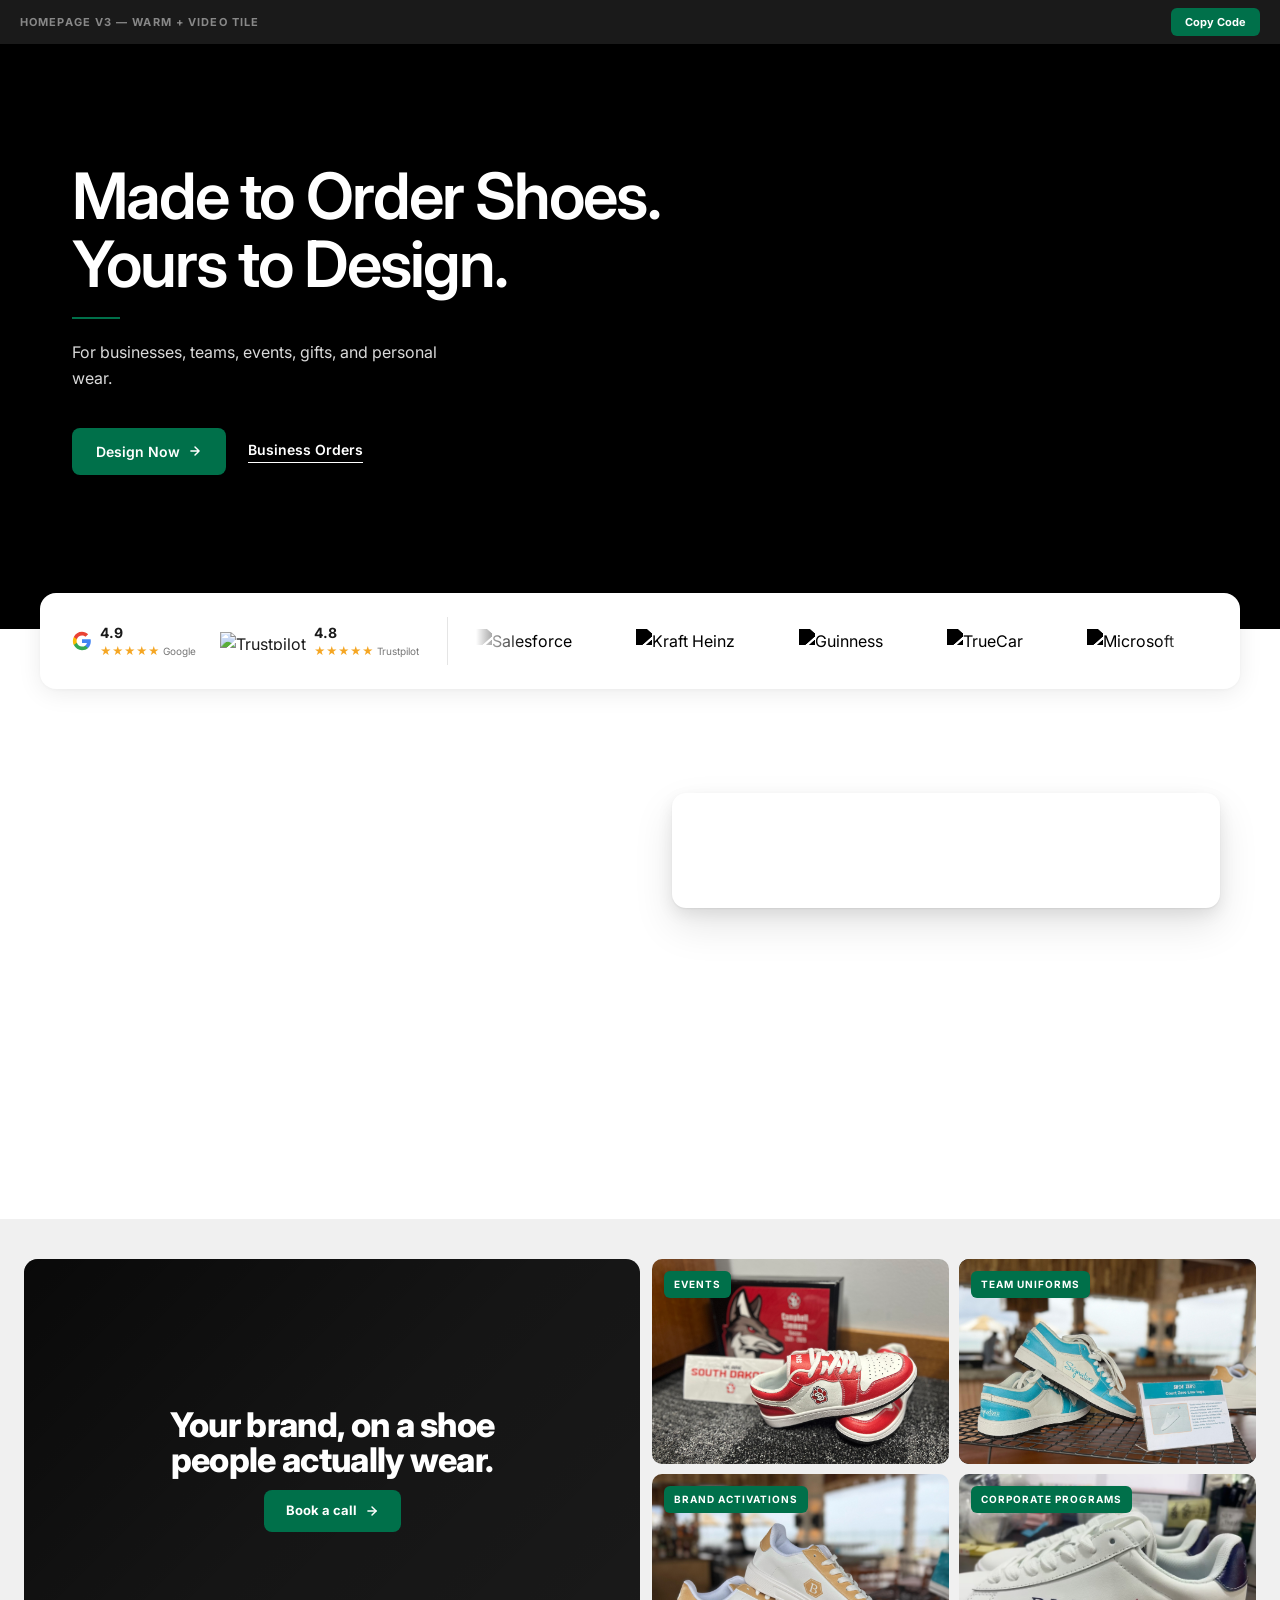
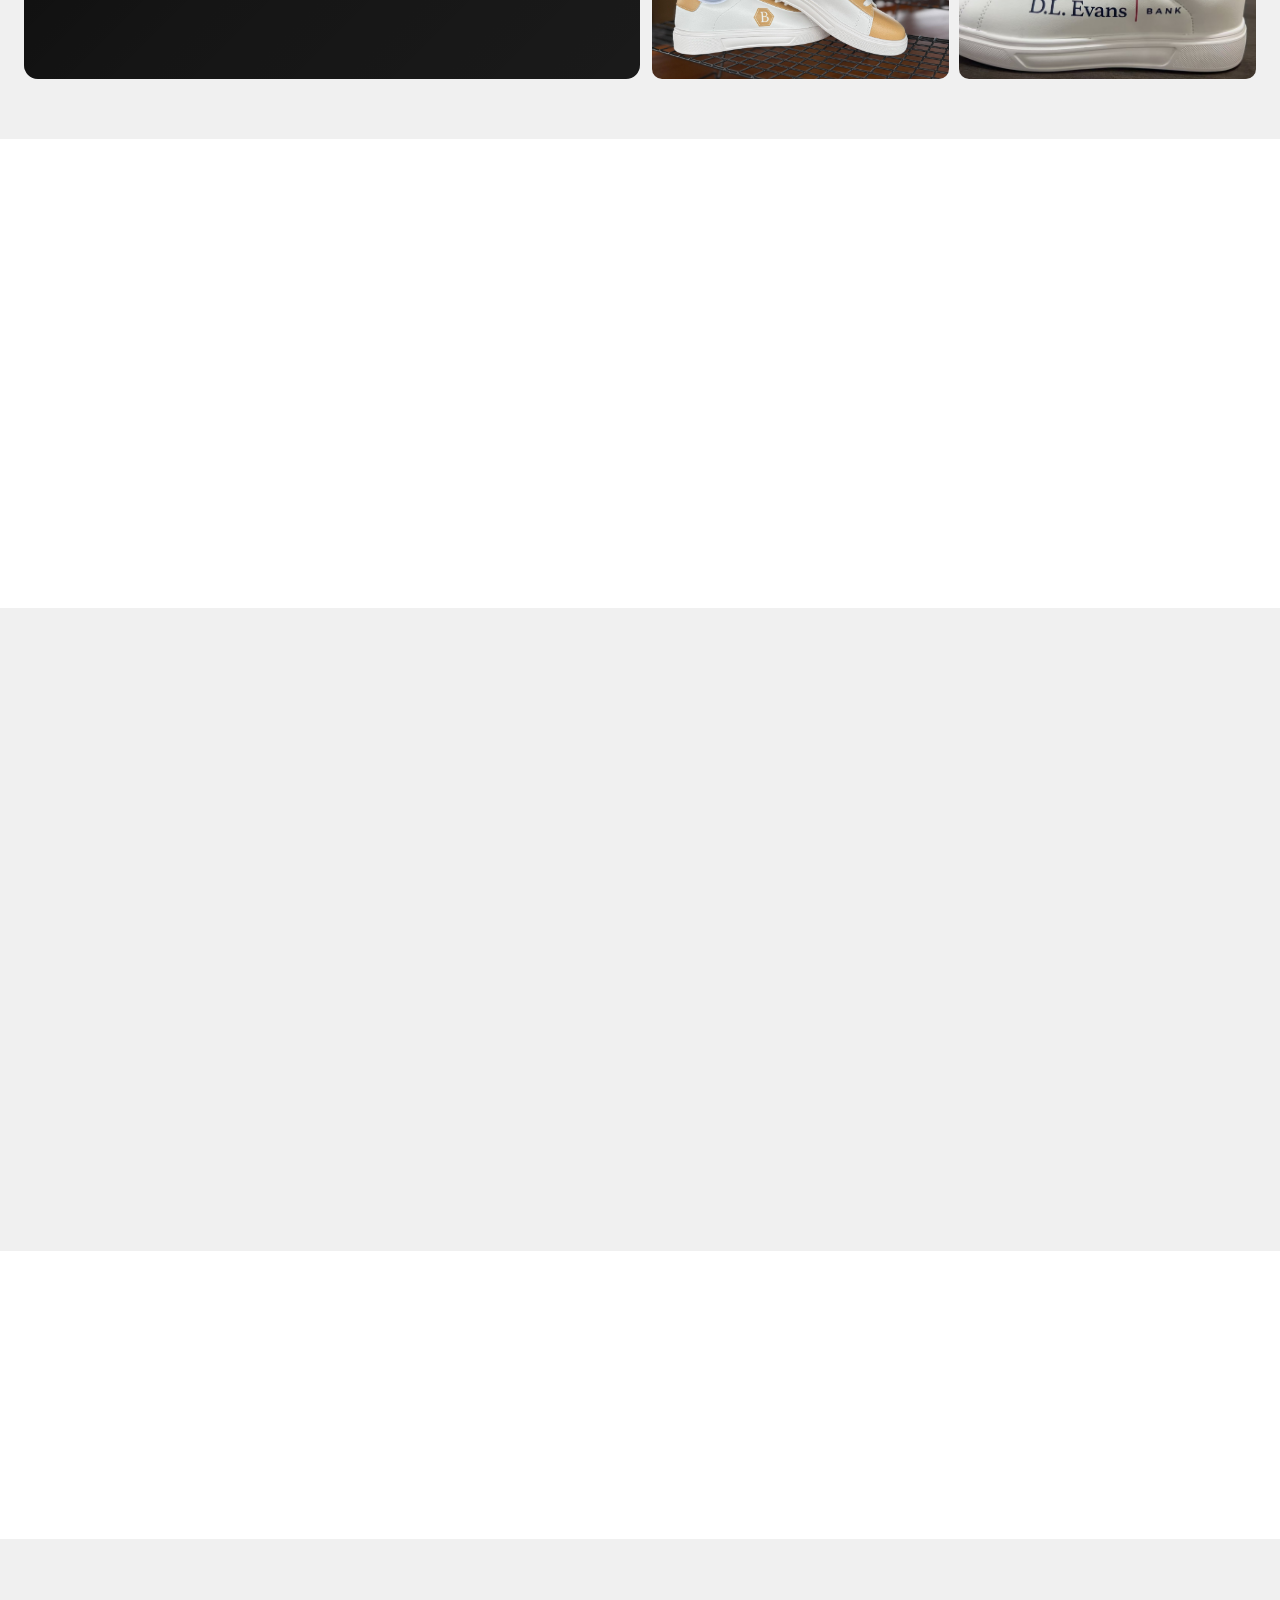
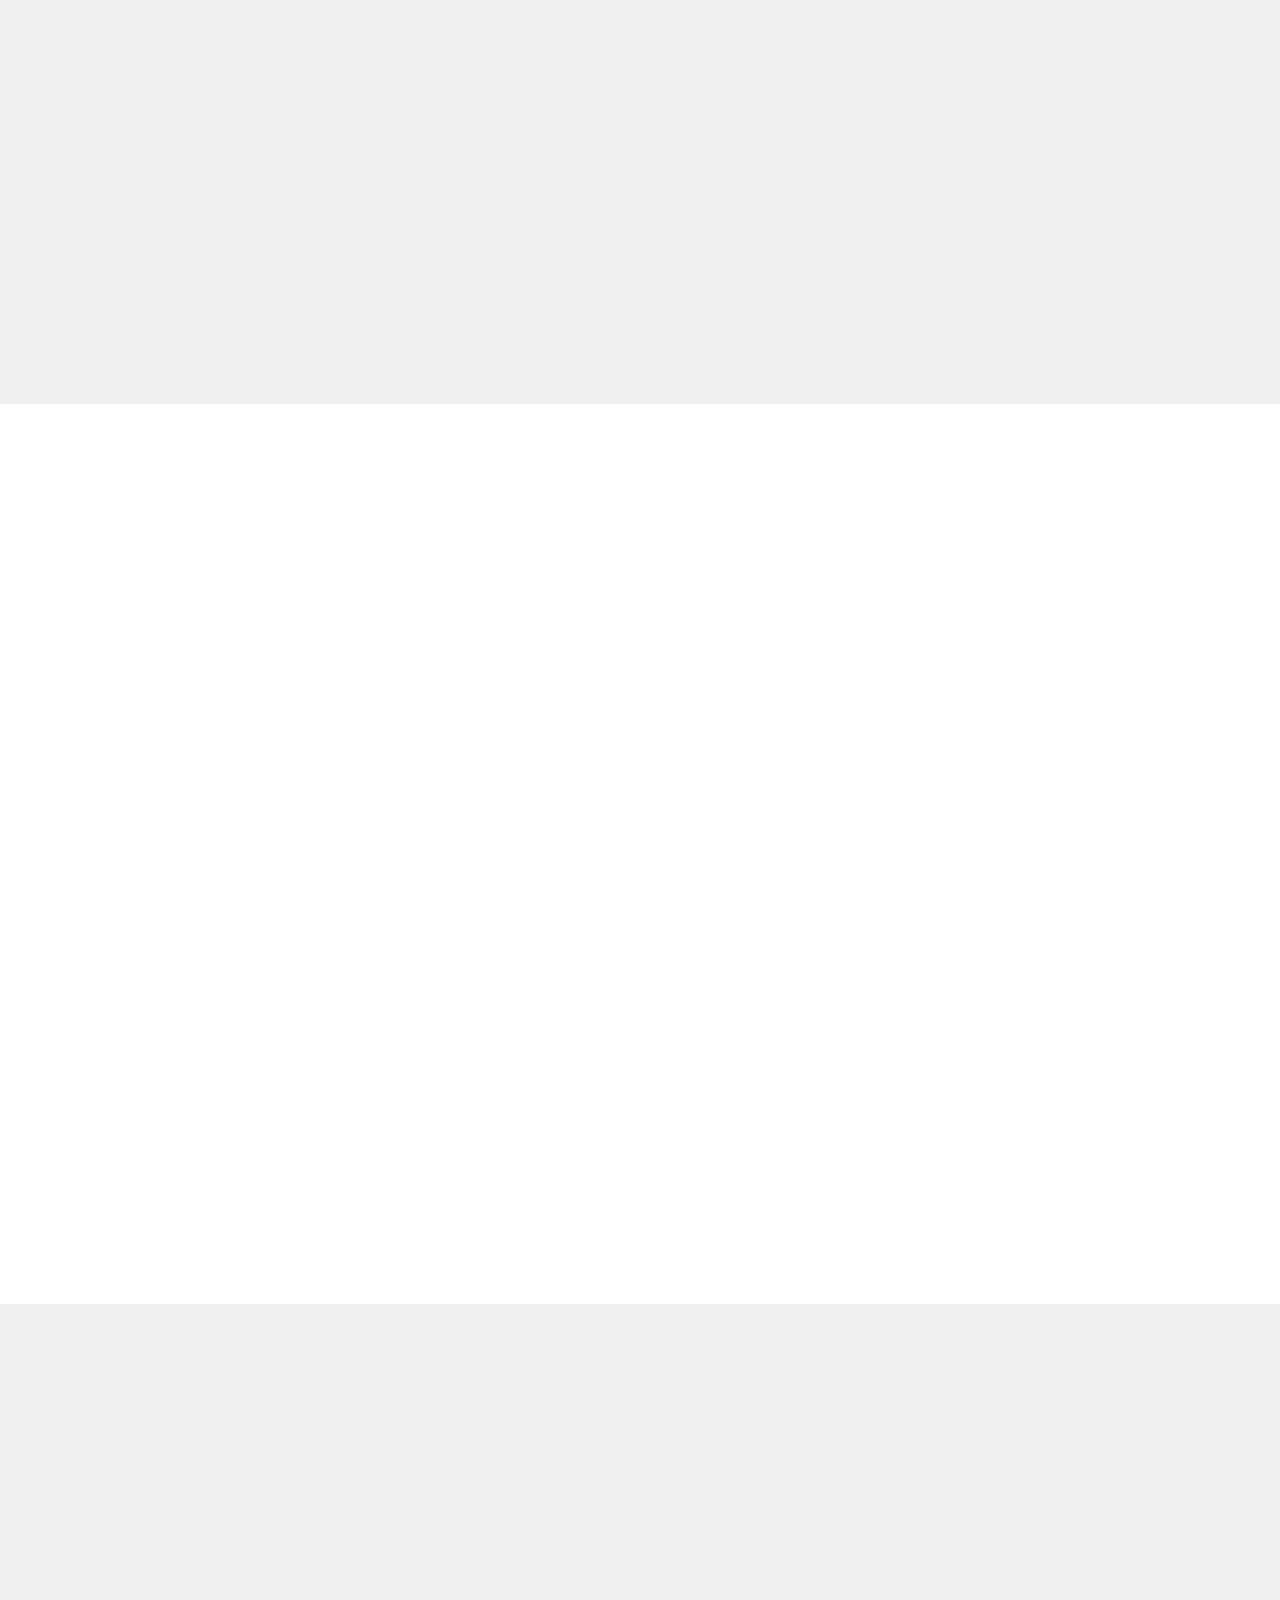
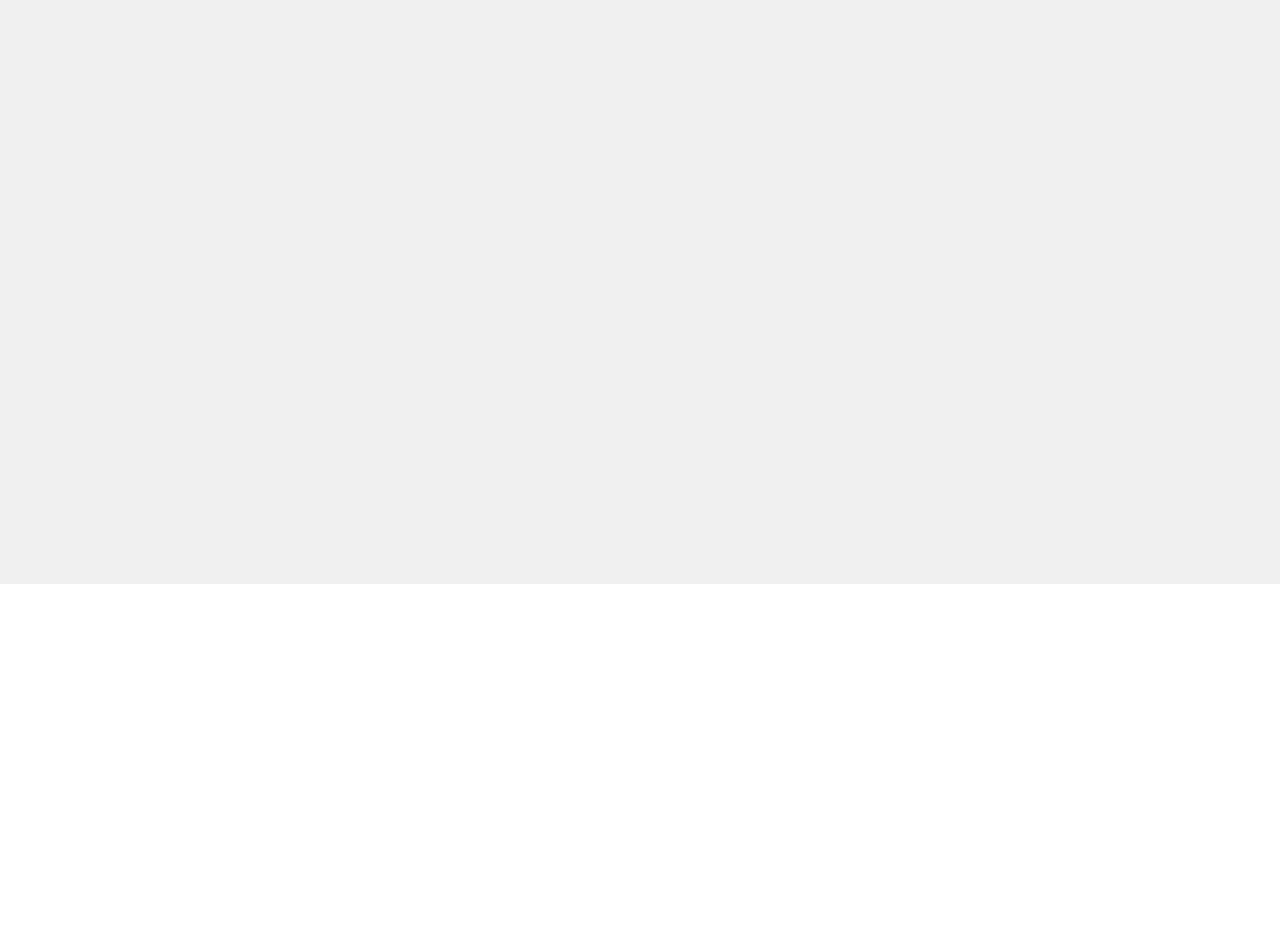
==== commit aefc711b: "Sync homepage v3" ====
--- a/index.html
+++ b/index.html
@@ -4,6 +4,7 @@
   <meta charset="UTF-8">
   <meta name="viewport" content="width=device-width, initial-scale=1.0">
   <title>Shoe Zero | Custom Printed Footwear | Made To Order</title>
+  <meta name="description" content="Shoe Zero designs and prints custom shoes for B2B teams, events, and personal wear. Full-panel branding, no minimums, 120,000+ pairs shipped worldwide.">
   <link rel="preconnect" href="https://fonts.googleapis.com">
   <link href="https://fonts.googleapis.com/css2?family=Inter:wght@400;500;600;700;800;900&display=swap" rel="stylesheet">
   <link rel="stylesheet" href="./src/tokens.css">
@@ -1197,7 +1198,7 @@
     <div class="hp2-c">
       <div class="hp2-whatwedo__split">
         <div class="hp2-whatwedo__intro" data-reveal>
-          <h2>The Original Home of<br><em>Custom Shoes.</em></h2>
+          <h2>The Original Home of<br><span class="hp2-whatwedo__accent">Custom Shoes</span></h2>
           <p>Every pair from Shoe Zero runs through the hands that know footwear. Every shoe is built by people who understand the craft.</p>
         </div>
         <div class="hp2-whatwedo__right">
@@ -1528,7 +1529,7 @@
         <div class="hp2-binq__visual" data-reveal>
           <div class="hp2-binq__video">
             <iframe src="https://www.youtube-nocookie.com/embed/eH7TOd1MAVM?rel=0&modestbranding=1&controls=0&fs=0&disablekb=1&iv_load_policy=3&autoplay=1&mute=1&playsinline=1&loop=1&playlist=eH7TOd1MAVM"
-              title="Custom Branded Shoes for Business — Shoe Zero"
+              title="Custom Branded Shoes for Business, Shoe Zero"
               referrerpolicy="strict-origin-when-cross-origin"
               allow="autoplay; picture-in-picture; clipboard-write" allowfullscreen></iframe>
           </div>
@@ -1546,13 +1547,13 @@
               <div class="hp2-binq__rot-item"><img loading="lazy" src="https://shoezero.com/cdn/shop/files/1729544507-2-utXmE5B4Or.jpg?crop=center&height=900&v=1729544918&width=900" alt="Turner Construction Sneakers"></div>
               <div class="hp2-binq__rot-item"><img loading="lazy" src="https://shoezero.com/cdn/shop/files/1708958727-1-wxaWZ8finc.jpg?crop=center&height=900&v=1708958948&width=900" alt="Halo CRM Custom Shoes"></div>
               <!-- set 2 (duplicate for seamless loop) -->
-              <div class="hp2-binq__rot-item"><img loading="lazy" src="https://shoezero.com/cdn/shop/products/MfFeJwnUEtYfmdwNOGWCQnzkdQWeKsnm.jpg?crop=center&height=900&v=1653398588&width=900" alt=""></div>
-              <div class="hp2-binq__rot-item"><img loading="lazy" src="https://shoezero.com/cdn/shop/products/OzzYdeifvWGrTVgUkSbVNBvpIttCZvMY.jpg?crop=center&height=900&v=1672432080&width=900" alt=""></div>
-              <div class="hp2-binq__rot-item"><img loading="lazy" src="https://shoezero.com/cdn/shop/files/ZgfUiICbhXleJujzksxVAtPmNAXKOnwb.jpg?crop=center&height=900&v=1709131288&width=900" alt=""></div>
-              <div class="hp2-binq__rot-item"><img loading="lazy" src="https://shoezero.com/cdn/shop/files/BsimrrFGUWInYSeAzWAlhlPFEDJrrOYf.jpg?crop=center&height=900&v=1686239868&width=900" alt=""></div>
-              <div class="hp2-binq__rot-item"><img loading="lazy" src="https://shoezero.com/cdn/shop/files/ugakzJLLrKTWeKrKiPrIRETFbcKCizPt.jpg?crop=center&height=900&v=1709129724&width=900" alt=""></div>
-              <div class="hp2-binq__rot-item"><img loading="lazy" src="https://shoezero.com/cdn/shop/files/1729544507-2-utXmE5B4Or.jpg?crop=center&height=900&v=1729544918&width=900" alt=""></div>
-              <div class="hp2-binq__rot-item"><img loading="lazy" src="https://shoezero.com/cdn/shop/files/1708958727-1-wxaWZ8finc.jpg?crop=center&height=900&v=1708958948&width=900" alt=""></div>
+              <div class="hp2-binq__rot-item"><img loading="lazy" src="https://shoezero.com/cdn/shop/products/MfFeJwnUEtYfmdwNOGWCQnzkdQWeKsnm.jpg?crop=center&height=900&v=1653398588&width=900" alt="UKG Low Top Sneakers"></div>
+              <div class="hp2-binq__rot-item"><img loading="lazy" src="https://shoezero.com/cdn/shop/products/OzzYdeifvWGrTVgUkSbVNBvpIttCZvMY.jpg?crop=center&height=900&v=1672432080&width=900" alt="Veritas Alta Sneakers"></div>
+              <div class="hp2-binq__rot-item"><img loading="lazy" src="https://shoezero.com/cdn/shop/files/ZgfUiICbhXleJujzksxVAtPmNAXKOnwb.jpg?crop=center&height=900&v=1709131288&width=900" alt="Google Sneakers"></div>
+              <div class="hp2-binq__rot-item"><img loading="lazy" src="https://shoezero.com/cdn/shop/files/BsimrrFGUWInYSeAzWAlhlPFEDJrrOYf.jpg?crop=center&height=900&v=1686239868&width=900" alt="NetJets V3 Sneakers"></div>
+              <div class="hp2-binq__rot-item"><img loading="lazy" src="https://shoezero.com/cdn/shop/files/ugakzJLLrKTWeKrKiPrIRETFbcKCizPt.jpg?crop=center&height=900&v=1709129724&width=900" alt="Amazon Music Sneakers"></div>
+              <div class="hp2-binq__rot-item"><img loading="lazy" src="https://shoezero.com/cdn/shop/files/1729544507-2-utXmE5B4Or.jpg?crop=center&height=900&v=1729544918&width=900" alt="Turner Construction Sneakers"></div>
+              <div class="hp2-binq__rot-item"><img loading="lazy" src="https://shoezero.com/cdn/shop/files/1708958727-1-wxaWZ8finc.jpg?crop=center&height=900&v=1708958948&width=900" alt="Halo CRM Custom Shoes"></div>
             </div>
           </div>
         </div>
@@ -1765,7 +1766,7 @@
     var btn = document.querySelector('.hp2-binq__submit');
     if (!btn) return;
     var original = btn.innerHTML;
-    btn.innerHTML = 'Thanks — we\'ll be in touch';
+    btn.innerHTML = Thanks, we\'ll be in touch';
     btn.style.background = 'var(--sz-accent-hover)';
     setTimeout(function() {
       btn.innerHTML = original;
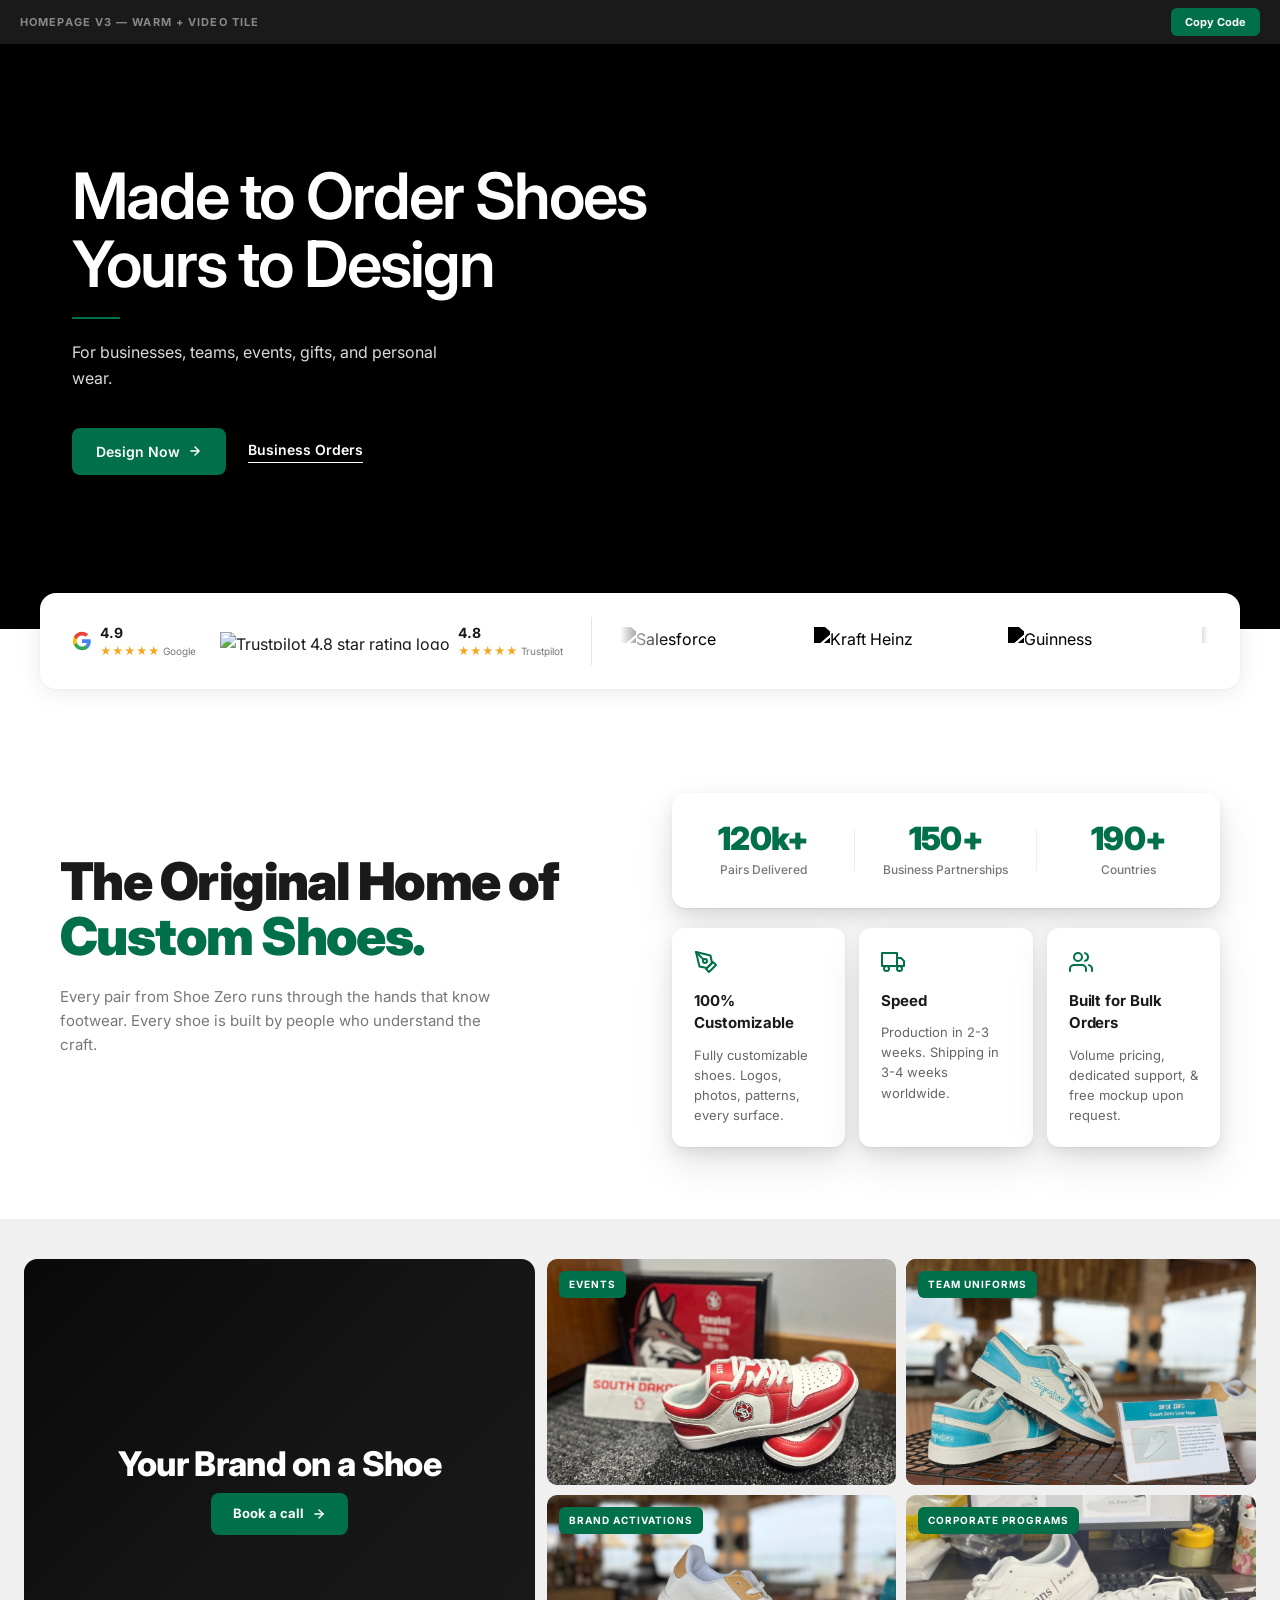
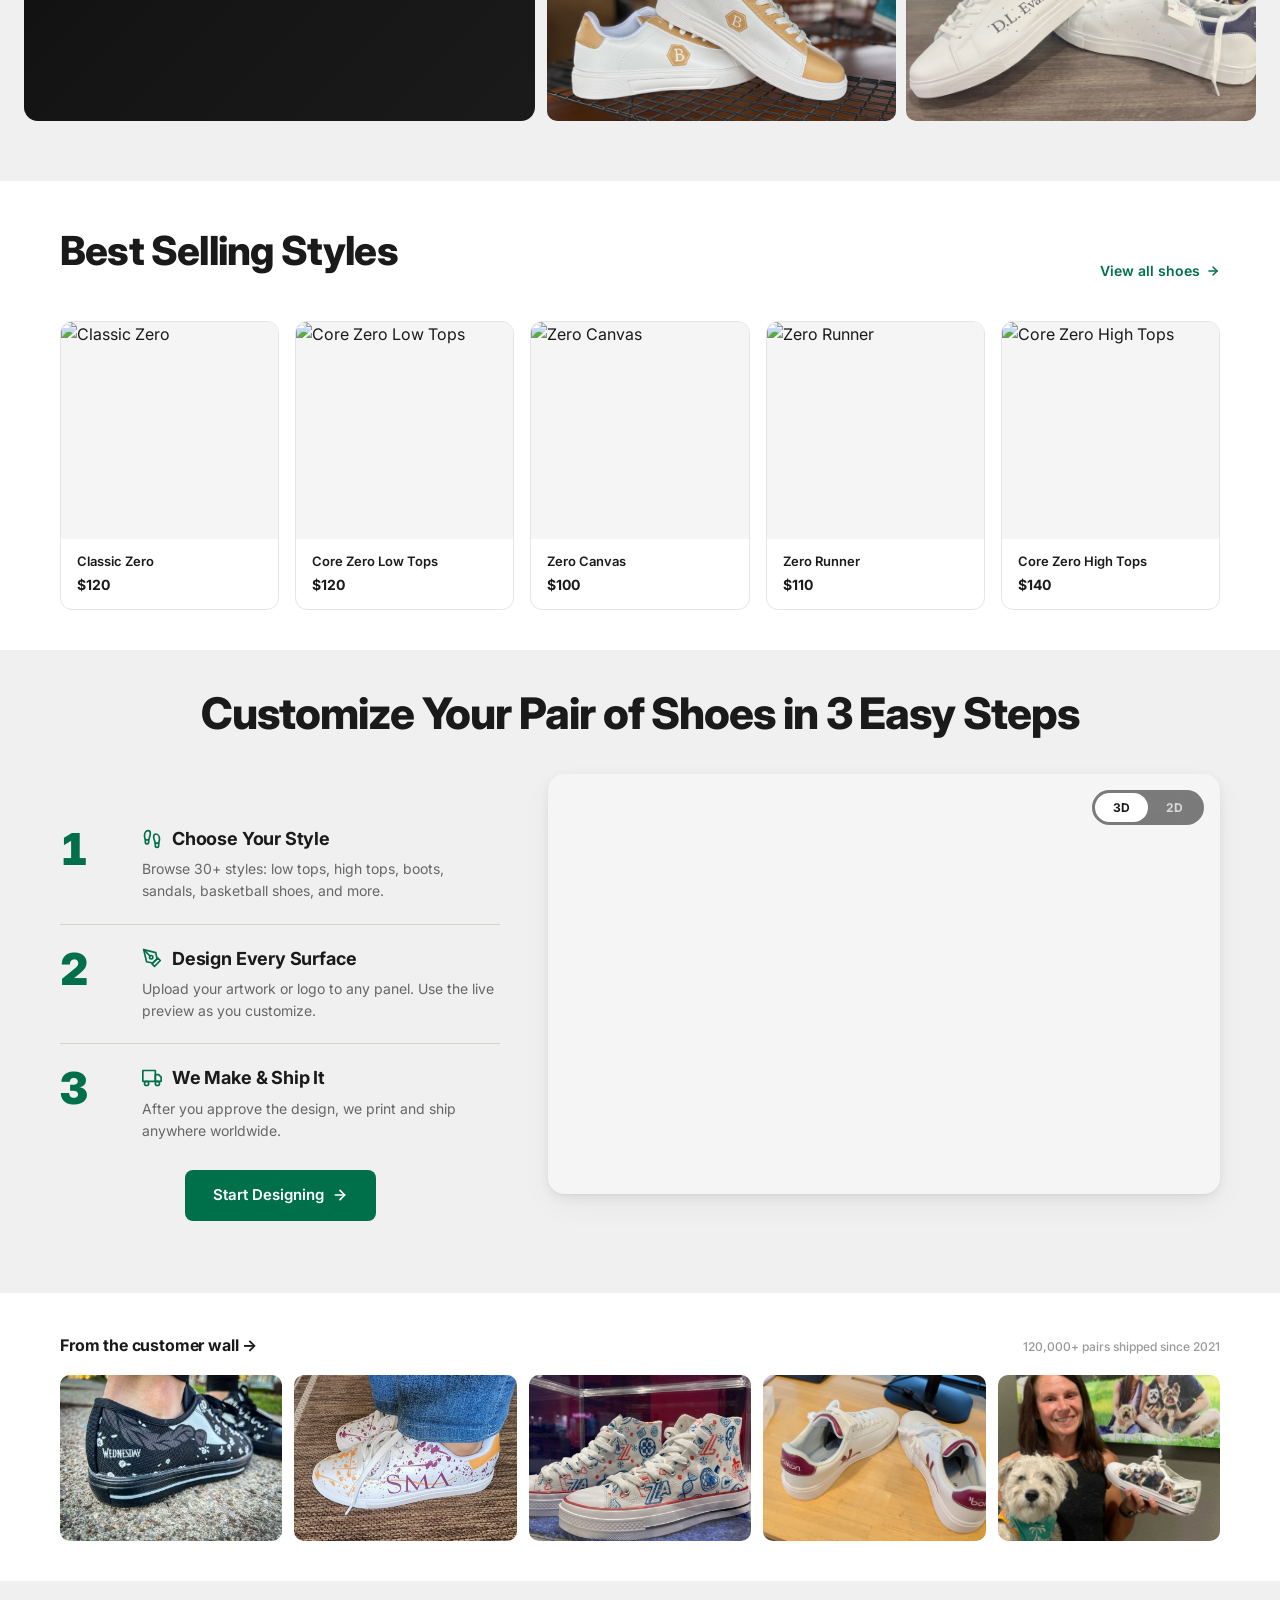
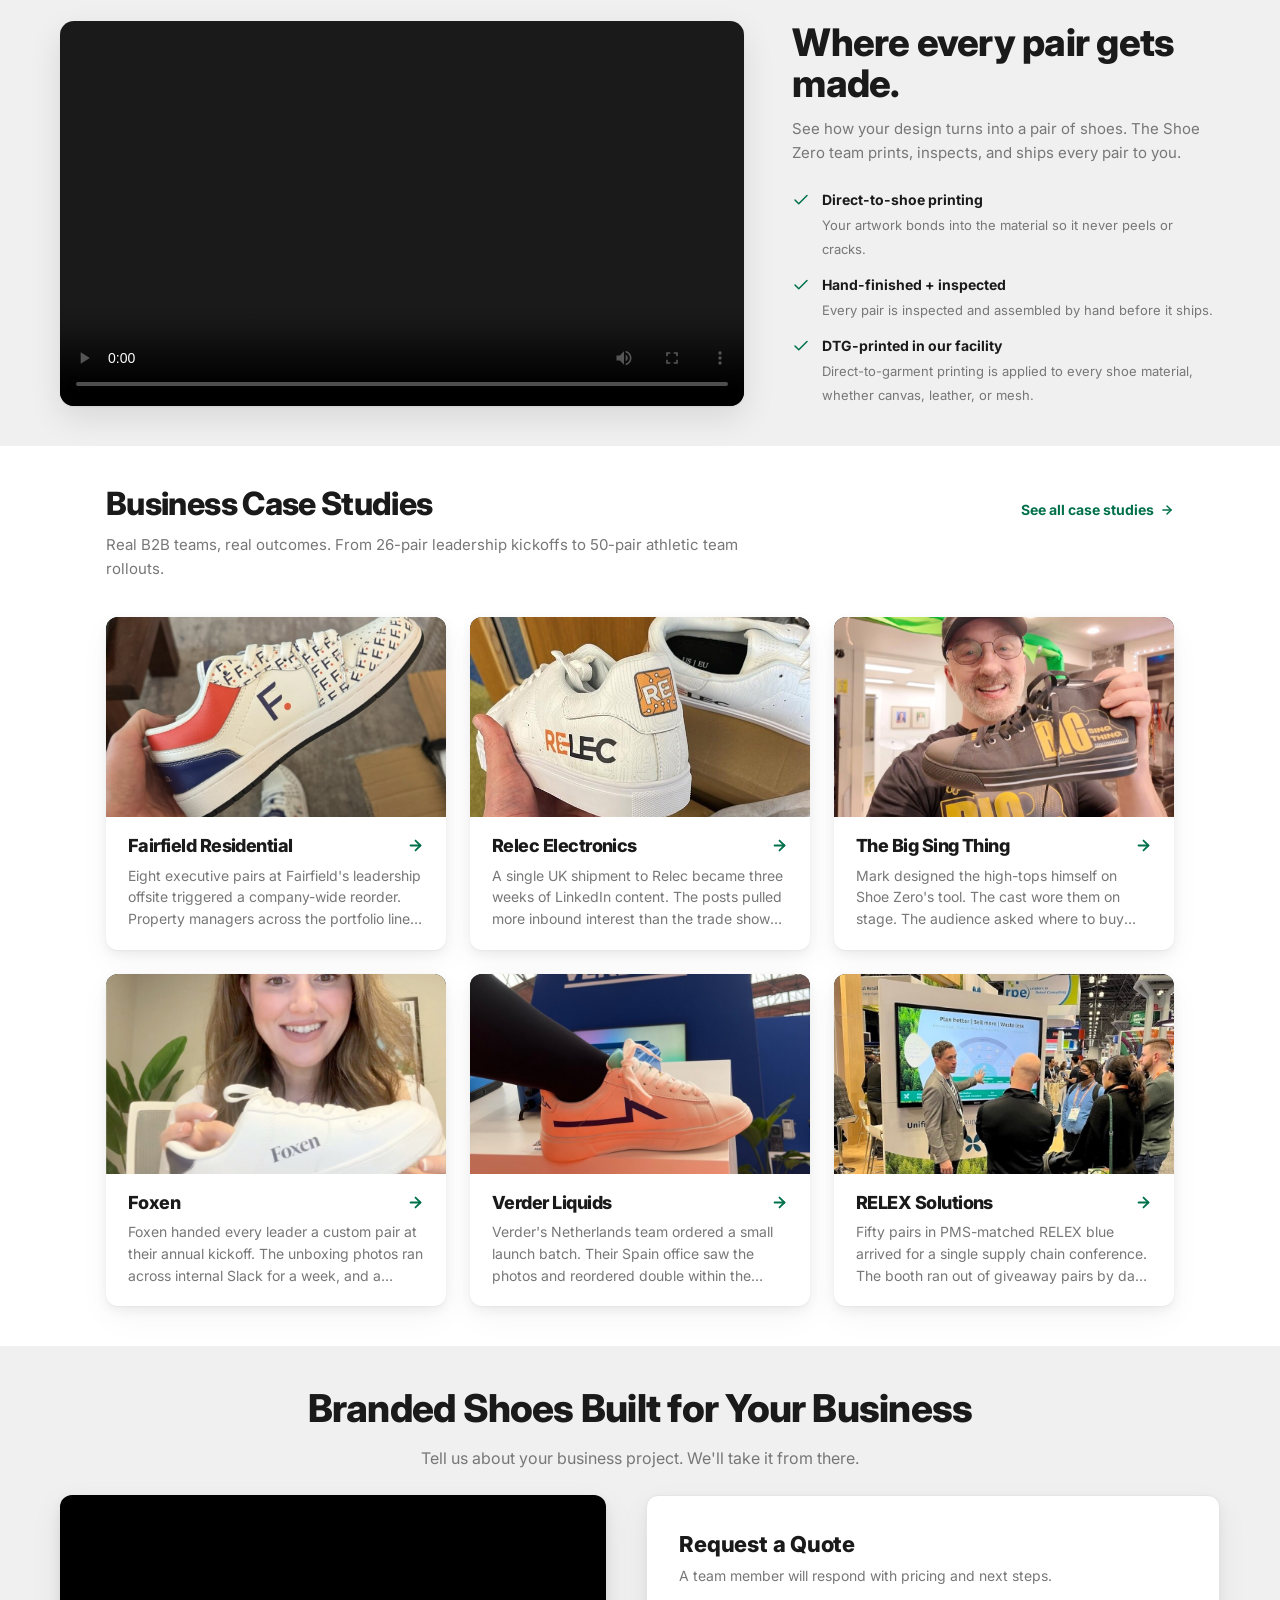
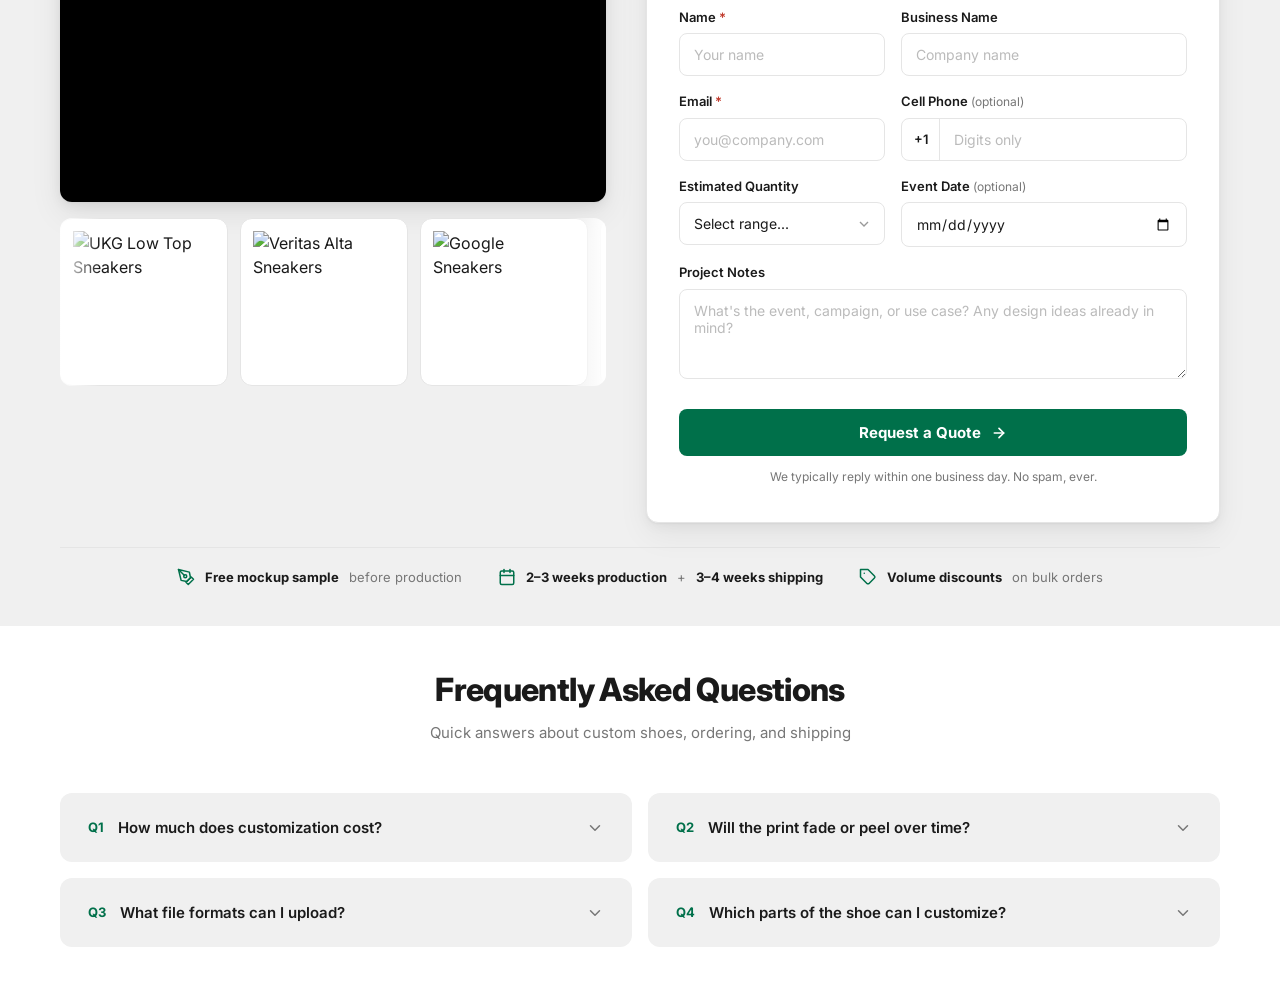
==== commit 2b44a040: "Fix: restore homepage from source (deploy index.html had a JS syntax error from a stale em-dash rege" ====
--- a/index.html
+++ b/index.html
@@ -361,6 +361,7 @@
       white-space: nowrap;
     }
     .hp2-whatwedo__intro h2 em { font-style: normal; color: var(--sz-accent); }
+    .hp2-whatwedo__accent { color: var(--sz-accent); font-style: normal; }
     .hp2-whatwedo__intro p {
       font-size: 15px; color: var(--sz-muted); line-height: 1.6;
       max-width: 440px; margin-bottom: 28px;
@@ -433,8 +434,8 @@
        ================================================================ */
     .oC-wrap{padding:40px 0;background:var(--sz-bg-cool)}
     .oC-c{max-width:1280px;margin:0 auto;padding:0 24px}
-    .oC-top{display:grid;grid-template-columns:1fr 0.98fr;gap:12px;margin-bottom:20px;align-items:stretch}
-    .oC-feature{position:relative;border-radius:14px;overflow:hidden;height:420px;background:#1a1a1a}
+    .oC-top{display:grid;grid-template-columns:0.72fr 1fr;gap:12px;margin-bottom:20px;align-items:stretch}
+    .oC-feature{position:relative;border-radius:14px;overflow:hidden;height:462px;background:#1a1a1a}
     .oC-feature img{position:absolute;inset:0;width:100%;height:100%;object-fit:cover;opacity:0;animation:oCFeatRot 22.5s infinite}
     .oC-feature img:nth-child(1){animation-delay:0s}
     .oC-feature img:nth-child(2){animation-delay:4.5s}
@@ -454,7 +455,13 @@
     .oC-feature__cta{display:inline-flex;align-items:center;gap:8px;padding:11px 22px;background:var(--sz-accent);color:#fff;font-size:13px;font-weight:700;border-radius:8px;text-decoration:none;transition:background .2s var(--sz-ease),transform .2s var(--sz-ease)}
     .oC-feature__cta:hover{background:var(--sz-accent-hover);transform:translateY(-2px)}
     .oC-feature__logos{display:flex;gap:18px;font-size:10px;color:rgba(255,255,255,.55);font-weight:600;letter-spacing:.08em;text-transform:uppercase;align-items:center}
-    .oC-side{display:grid;grid-template-columns:1fr 1fr;grid-template-rows:1fr 1fr;gap:10px;height:420px}
+    /* Top-left feature variant — H2 anchors to top-left like stile tags, CTA pinned bottom-left */
+    .oC-feature__inner--topleft{justify-content:flex-start !important;align-items:flex-start !important;text-align:left !important}
+    .oC-feature__inner--topleft .oC-feature__h{margin:0 !important;max-width:520px}
+    .oC-feature__inner--topleft .oC-feature__bottom{margin-top:auto !important;justify-content:flex-start !important;align-self:flex-start !important;width:auto}
+    /* Stile with zoomed-out image variant — used on Corporate Programs (DL Evans toe) */
+    .oC-stile--zoom-out img{object-fit:cover !important;object-position:center 78% !important;transform:none !important}
+    .oC-side{display:grid;grid-template-columns:1fr 1fr;grid-template-rows:1fr 1fr;gap:10px;height:462px}
     .oC-stile{position:relative;border-radius:10px;overflow:hidden;background:#000;min-height:0;min-width:0}
     .oC-stile img{width:100%;height:100%;object-fit:cover;transition:transform .6s var(--sz-ease)}
     .oC-stile:hover img{transform:scale(1.05)}
@@ -470,7 +477,7 @@
     .oC-bitem:hover img{transform:scale(1.05)}
     @media(max-width:768px){
       .oC-top{grid-template-columns:1fr;gap:12px}
-      .oC-feature{height:340px}
+      .oC-feature{height:374px}
       .oC-feature__inner{padding:24px 22px}
       .oC-side{height:auto;grid-template-rows:140px 140px}
       .oC-brow{grid-template-columns:repeat(3,1fr)}
@@ -1129,7 +1136,7 @@
 
     <div class="hp2-hero__content">
       <div class="hp2-hero__copy">
-        <h2>Made to Order Shoes.<br>Yours to Design.</h2>
+        <h2>Made to Order Shoes<br>Yours to Design</h2>
         <div class="hp2-hero__rule" aria-hidden="true"></div>
         <p class="hp2-hero__sub">For businesses, teams, events, gifts, and personal wear.</p>
         <div class="hp2-hero__actions">
@@ -1155,7 +1162,7 @@
           </div>
         </div>
         <div class="hp2-brands__review">
-          <img src="https://shoezero.com/cdn/shop/t/98/assets/sz-logo-trustpilot-star.png?v=146041826341132994521774277696" alt="Trustpilot">
+          <img loading="lazy" src="https://shoezero.com/cdn/shop/t/98/assets/sz-logo-trustpilot-star.png?v=146041826341132994521774277696" alt="Trustpilot 4.8 star rating logo">
           <div class="hp2-brands__review-info">
             <div class="hp2-brands__review-score">4.8</div>
             <div class="hp2-brands__review-meta"><span class="hp2-brands__review-stars">★★★★★</span> <span class="hp2-brands__review-label">Trustpilot</span></div>
@@ -1165,29 +1172,29 @@
       <div class="hp2-brands__divider"></div>
       <div class="hp2-brands__marquee">
         <div class="hp2-brands__track">
-          <img src="https://shoezero.com/cdn/shop/t/98/assets/sz-logo-salesforce.png" alt="Salesforce">
-          <img src="https://shoezero.com/cdn/shop/t/98/assets/sz-logo-kraft-heinz.png" alt="Kraft Heinz">
-          <img src="https://shoezero.com/cdn/shop/t/98/assets/sz-logo-guinness.png" alt="Guinness">
-          <img src="https://shoezero.com/cdn/shop/t/98/assets/sz-logo-truecar.png" alt="TrueCar">
-          <img src="https://shoezero.com/cdn/shop/t/98/assets/sz-logo-microsoft.png" alt="Microsoft">
-          <img src="https://shoezero.com/cdn/shop/t/98/assets/sz-logo-u-of-south-dakota.png" alt="U of South Dakota">
-          <img src="https://shoezero.com/cdn/shop/t/98/assets/sz-logo-cintas.png" alt="Cintas">
-          <img src="https://shoezero.com/cdn/shop/t/98/assets/sz-logo-gallo.png" alt="Gallo">
-          <img src="https://shoezero.com/cdn/shop/t/98/assets/sz-logo-abb.png" alt="ABB">
-          <img src="https://shoezero.com/cdn/shop/t/98/assets/sz-logo-dl-evans-bank.png" alt="D.L. Evans Bank">
-          <img src="https://shoezero.com/cdn/shop/t/98/assets/sz-logo-sutter-health.png" alt="Sutter Health">
+          <img loading="lazy" src="https://shoezero.com/cdn/shop/t/98/assets/sz-logo-salesforce.png" alt="Salesforce trusts Shoe Zero for custom branded shoes">
+          <img loading="lazy" src="https://shoezero.com/cdn/shop/t/98/assets/sz-logo-kraft-heinz.png" alt="Kraft Heinz partners with Shoe Zero">
+          <img loading="lazy" src="https://shoezero.com/cdn/shop/t/98/assets/sz-logo-guinness.png" alt="Guinness branded custom shoes by Shoe Zero">
+          <img loading="lazy" src="https://shoezero.com/cdn/shop/t/98/assets/sz-logo-truecar.png" alt="TrueCar custom branded shoes by Shoe Zero">
+          <img loading="lazy" src="https://shoezero.com/cdn/shop/t/98/assets/sz-logo-microsoft.png" alt="Microsoft trusts Shoe Zero for branded merchandise">
+          <img loading="lazy" src="https://shoezero.com/cdn/shop/t/98/assets/sz-logo-u-of-south-dakota.png" alt="University of South Dakota custom branded shoes">
+          <img loading="lazy" src="https://shoezero.com/cdn/shop/t/98/assets/sz-logo-cintas.png" alt="Cintas branded custom shoes by Shoe Zero">
+          <img loading="lazy" src="https://shoezero.com/cdn/shop/t/98/assets/sz-logo-gallo.png" alt="Gallo Winery trusts Shoe Zero for custom shoes">
+          <img loading="lazy" src="https://shoezero.com/cdn/shop/t/98/assets/sz-logo-abb.png" alt="ABB branded custom shoes by Shoe Zero">
+          <img loading="lazy" src="https://shoezero.com/cdn/shop/t/98/assets/sz-logo-dl-evans-bank.png" alt="D L Evans Bank branded custom shoes">
+          <img loading="lazy" src="https://shoezero.com/cdn/shop/t/98/assets/sz-logo-sutter-health.png" alt="Sutter Health branded custom shoes">
           <!-- Duplicate for seamless loop -->
-          <img src="https://shoezero.com/cdn/shop/t/98/assets/sz-logo-salesforce.png" alt="Salesforce">
-          <img src="https://shoezero.com/cdn/shop/t/98/assets/sz-logo-kraft-heinz.png" alt="Kraft Heinz">
-          <img src="https://shoezero.com/cdn/shop/t/98/assets/sz-logo-guinness.png" alt="Guinness">
-          <img src="https://shoezero.com/cdn/shop/t/98/assets/sz-logo-truecar.png" alt="TrueCar">
-          <img src="https://shoezero.com/cdn/shop/t/98/assets/sz-logo-microsoft.png" alt="Microsoft">
-          <img src="https://shoezero.com/cdn/shop/t/98/assets/sz-logo-u-of-south-dakota.png" alt="U of South Dakota">
-          <img src="https://shoezero.com/cdn/shop/t/98/assets/sz-logo-cintas.png" alt="Cintas">
-          <img src="https://shoezero.com/cdn/shop/t/98/assets/sz-logo-gallo.png" alt="Gallo">
-          <img src="https://shoezero.com/cdn/shop/t/98/assets/sz-logo-abb.png" alt="ABB">
-          <img src="https://shoezero.com/cdn/shop/t/98/assets/sz-logo-dl-evans-bank.png" alt="D.L. Evans Bank">
-          <img src="https://shoezero.com/cdn/shop/t/98/assets/sz-logo-sutter-health.png" alt="Sutter Health">
+          <img loading="lazy" src="https://shoezero.com/cdn/shop/t/98/assets/sz-logo-salesforce.png" alt="Salesforce trusts Shoe Zero for custom branded shoes">
+          <img loading="lazy" src="https://shoezero.com/cdn/shop/t/98/assets/sz-logo-kraft-heinz.png" alt="Kraft Heinz partners with Shoe Zero">
+          <img loading="lazy" src="https://shoezero.com/cdn/shop/t/98/assets/sz-logo-guinness.png" alt="Guinness branded custom shoes by Shoe Zero">
+          <img loading="lazy" src="https://shoezero.com/cdn/shop/t/98/assets/sz-logo-truecar.png" alt="TrueCar custom branded shoes by Shoe Zero">
+          <img loading="lazy" src="https://shoezero.com/cdn/shop/t/98/assets/sz-logo-microsoft.png" alt="Microsoft trusts Shoe Zero for branded merchandise">
+          <img loading="lazy" src="https://shoezero.com/cdn/shop/t/98/assets/sz-logo-u-of-south-dakota.png" alt="University of South Dakota custom branded shoes">
+          <img loading="lazy" src="https://shoezero.com/cdn/shop/t/98/assets/sz-logo-cintas.png" alt="Cintas branded custom shoes by Shoe Zero">
+          <img loading="lazy" src="https://shoezero.com/cdn/shop/t/98/assets/sz-logo-gallo.png" alt="Gallo Winery trusts Shoe Zero for custom shoes">
+          <img loading="lazy" src="https://shoezero.com/cdn/shop/t/98/assets/sz-logo-abb.png" alt="ABB branded custom shoes by Shoe Zero">
+          <img loading="lazy" src="https://shoezero.com/cdn/shop/t/98/assets/sz-logo-dl-evans-bank.png" alt="D L Evans Bank branded custom shoes">
+          <img loading="lazy" src="https://shoezero.com/cdn/shop/t/98/assets/sz-logo-sutter-health.png" alt="Sutter Health branded custom shoes">
         </div>
       </div>
     </div>
@@ -1198,7 +1205,7 @@
     <div class="hp2-c">
       <div class="hp2-whatwedo__split">
         <div class="hp2-whatwedo__intro" data-reveal>
-          <h2>The Original Home of<br><span class="hp2-whatwedo__accent">Custom Shoes</span></h2>
+          <h2>The Original Home of<br><span class="hp2-whatwedo__accent">Custom Shoes.</span></h2>
           <p>Every pair from Shoe Zero runs through the hands that know footwear. Every shoe is built by people who understand the craft.</p>
         </div>
         <div class="hp2-whatwedo__right">
@@ -1249,17 +1256,15 @@
     <div class="oC-c">
       <div class="oC-top">
         <div class="oC-feature">
-          <img src="./assets/wcyd/b2b-big-sing-thing.png" alt="BIG SING THING duo on stage in custom branded high-top sneakers">
-          <img src="./assets/wcyd/b2b-sma-tower.jpeg" alt="SMA branded shoe-box tower display at corporate event">
-          <img src="./assets/wcyd/b2b-relex-conference.jpeg" alt="RELEX Solutions sales conference attendees with custom branded shoes">
-          <img src="./assets/wcyd/b2b-fairfield-call.jpg" alt="Fairfield team showing off custom F-pattern branded sneakers on Teams call" style="object-position:50% 25%;">
-          <img src="./assets/wcyd/b2b-sun-hydraulics.jpg" alt="Sun Hydraulics team in matching custom red and white branded sneakers at booth">
+          <img loading="lazy" src="./assets/wcyd/b2b-big-sing-thing.png" alt="BIG SING THING duo on stage in custom branded high-top sneakers">
+          <img loading="lazy" src="./assets/wcyd/b2b-sma-tower.jpeg" alt="SMA branded shoe-box tower display at corporate event">
+          <img loading="lazy" src="./assets/wcyd/b2b-relex-conference-v2.webp" alt="RELEX Solutions speaker presenting to audience at sales conference with custom branded shoes">
+          <img loading="lazy" src="./assets/wcyd/b2b-fairfield-call.jpg" alt="Fairfield team showing off custom F-pattern branded sneakers on Teams call" style="object-position:50% 80%;">
+          <img loading="lazy" src="./assets/wcyd/b2b-sun-hydraulics.jpg" alt="Sun Hydraulics team in matching custom red and white branded sneakers at booth">
           <div class="oC-feature__inner">
-            <div>
-              <h2 class="oC-feature__h">Your brand, on a shoe people actually wear.</h2>
-            </div>
+            <h2 class="oC-feature__h">Your Brand on a Shoe</h2>
             <div class="oC-feature__bottom">
-              <a href="#" class="oC-feature__cta">Book a call
+              <a href="#b2bform" class="oC-feature__cta">Book a call
                 <svg width="14" height="14" viewBox="0 0 24 24" fill="none" stroke="currentColor" stroke-width="2.5" stroke-linecap="round" stroke-linejoin="round"><line x1="5" y1="12" x2="19" y2="12"/><polyline points="12 5 19 12 12 19"/></svg>
               </a>
             </div>
@@ -1267,19 +1272,19 @@
         </div>
         <div class="oC-side">
           <div class="oC-stile">
-            <img src="./assets/wcyd/b2b-south-dakota-events.png" alt="University of South Dakota event team in custom branded sneakers">
+            <img loading="lazy" src="./assets/wcyd/b2b-south-dakota-events.png" alt="University of South Dakota event team in custom branded sneakers">
             <span class="oC-stile__tag oC-stile__tag--biz">Events</span>
           </div>
           <div class="oC-stile">
-            <img src="./assets/wcyd/b2b-team-uniforms-sig-events.jpg" alt="SIG Events activation team uniform custom low-top sneakers" style="object-position: 50% 15%;">
+            <img loading="lazy" src="./assets/wcyd/b2b-team-uniforms-sig-events.jpg" alt="SIG Events activation team uniform custom low-top sneakers" style="object-position: 50% 15%;">
             <span class="oC-stile__tag oC-stile__tag--biz">Team Uniforms</span>
           </div>
           <div class="oC-stile">
-            <img src="./assets/wcyd/b2b-brand-activation-b-hex.jpeg" alt="B-monogram custom branded sneakers at a beachside bar activation">
+            <img loading="lazy" src="./assets/wcyd/b2b-brand-activation-b-hex.jpeg" alt="B-monogram custom branded sneakers at a beachside bar activation">
             <span class="oC-stile__tag oC-stile__tag--biz">Brand Activations</span>
           </div>
           <div class="oC-stile">
-            <img src="./assets/wcyd/b2b-dl-evans-bank-shoe.jpeg" alt="D.L. Evans Bank custom branded white sneakers with navy logo">
+            <img loading="lazy" src="./assets/wcyd/b2b-dl-evans-bank-shoe-v2.jpeg" alt="D.L. Evans Bank custom branded white sneakers with navy heel on desk in front of monitor showing the design mockup">
             <span class="oC-stile__tag oC-stile__tag--biz">Corporate Programs</span>
           </div>
         </div>
@@ -1299,7 +1304,7 @@
       <div class="hp2-products" data-stagger>
         <div class="hp2-product">
           <div class="hp2-product__img">
-            <img src="https://cdn.shopify.com/s/files/1/0517/3195/5883/files/4_014ac1df-680a-4fa0-bda8-10d69f0cf755.webp?v=1747819592&width=400" alt="Classic Zero">
+            <img loading="lazy" src="https://cdn.shopify.com/s/files/1/0517/3195/5883/files/4_014ac1df-680a-4fa0-bda8-10d69f0cf755.webp?v=1747819592&width=400" alt="Classic Zero">
           </div>
           <div class="hp2-product__info">
             <div class="hp2-product__name">Classic Zero</div>
@@ -1308,7 +1313,7 @@
         </div>
         <div class="hp2-product">
           <div class="hp2-product__img">
-            <img src="https://cdn.shopify.com/s/files/1/0517/3195/5883/files/2_70ca1ec5-b4bc-4a66-b889-5921d9db6c75.webp?v=1755095204&width=400" alt="Core Zero Low Tops">
+            <img loading="lazy" src="https://cdn.shopify.com/s/files/1/0517/3195/5883/files/2_70ca1ec5-b4bc-4a66-b889-5921d9db6c75.webp?v=1755095204&width=400" alt="Core Zero Low Tops">
           </div>
           <div class="hp2-product__info">
             <div class="hp2-product__name">Core Zero Low Tops</div>
@@ -1317,7 +1322,7 @@
         </div>
         <div class="hp2-product">
           <div class="hp2-product__img">
-            <img src="https://cdn.shopify.com/s/files/1/0517/3195/5883/files/CustomShoes_1_7ada83c6-cc6d-49bf-aa86-814fc630a2cd.webp?v=1747834205&width=400" alt="Zero Canvas">
+            <img loading="lazy" src="https://cdn.shopify.com/s/files/1/0517/3195/5883/files/CustomShoes_1_7ada83c6-cc6d-49bf-aa86-814fc630a2cd.webp?v=1747834205&width=400" alt="Zero Canvas">
           </div>
           <div class="hp2-product__info">
             <div class="hp2-product__name">Zero Canvas</div>
@@ -1326,7 +1331,7 @@
         </div>
         <div class="hp2-product">
           <div class="hp2-product__img">
-            <img src="https://cdn.shopify.com/s/files/1/0517/3195/5883/files/CustomShoes_6_317ae3eb-d24d-41b3-a973-52fe4277dd71.webp?v=1747838027&width=400" alt="Zero Runner">
+            <img loading="lazy" src="https://cdn.shopify.com/s/files/1/0517/3195/5883/files/CustomShoes_6_317ae3eb-d24d-41b3-a973-52fe4277dd71.webp?v=1747838027&width=400" alt="Zero Runner">
           </div>
           <div class="hp2-product__info">
             <div class="hp2-product__name">Zero Runner</div>
@@ -1335,7 +1340,7 @@
         </div>
         <div class="hp2-product">
           <div class="hp2-product__img">
-            <img src="https://cdn.shopify.com/s/files/1/0517/3195/5883/files/Customizable_Hightop_Shoe.jpg?v=1756405945&width=400" alt="Core Zero High Tops">
+            <img loading="lazy" src="https://cdn.shopify.com/s/files/1/0517/3195/5883/files/Customizable_Hightop_Shoe.jpg?v=1756405945&width=400" alt="Core Zero High Tops">
           </div>
           <div class="hp2-product__info">
             <div class="hp2-product__name">Core Zero High Tops</div>
@@ -1388,7 +1393,7 @@
         </div>
 
         <div class="hp2-htc__preview" data-scale>
-          <video id="hp2HtcVideo" autoplay muted loop playsinline
+          <video id="hp2HtcVideo" autoplay muted loop playsinline preload="metadata" poster="https://shoezero.com/cdn/shop/t/98/assets/sz-hero-desktop-poster.webp?v=98690032460295840781775819493"
             data-src-3d="https://cdn.shopify.com/s/files/1/0517/3195/5883/files/how-to-tutorial.mp4?v=1773848786"
             data-src-2d="https://shoezero.com/cdn/shop/videos/c/vp/9d8aa4d9fe1946129f2bf61bcb9f287d/9d8aa4d9fe1946129f2bf61bcb9f287d.HD-1080p-3.3Mbps-23286597.mp4?v=0">
             <source src="https://cdn.shopify.com/s/files/1/0517/3195/5883/files/how-to-tutorial.mp4?v=1773848786" type="video/mp4">
@@ -1419,11 +1424,11 @@
           <span>120,000+ pairs shipped since 2021</span>
         </div>
         <div class="oC-brow">
-          <div class="oC-bitem"><img src="./assets/gallery-candidates/Customer-Wednesday-Shoes__wednesday-shoes-3.jpg" alt="Customer wearing custom Wednesday-themed printed sneakers"></div>
-          <div class="oC-bitem"><img src="./assets/customer-wall/cw-sma-splatter.jpeg" alt="Custom SMA monogram low-tops with paint splatter design"></div>
-          <div class="oC-bitem"><img src="./assets/customer-wall/cw-asrm-2023.jpeg" alt="ASRM 2023 New Orleans custom patterned high-top sneakers in display case"></div>
-          <div class="oC-bitem"><img src="./assets/customer-wall/cw-boiron.jpg" alt="Les Vergers Boiron custom branded white sneakers with burgundy accents"></div>
-          <div class="oC-bitem"><img src="./assets/gallery-candidates/Customer-Photos-of-Customers-for-Website__7.jpg" alt="Happy customer with personalized custom shoes"></div>
+          <div class="oC-bitem"><img loading="lazy" src="./assets/gallery-candidates/Customer-Wednesday-Shoes__wednesday-shoes-3.jpg" alt="Customer wearing custom Wednesday-themed printed sneakers"></div>
+          <div class="oC-bitem"><img loading="lazy" src="./assets/customer-wall/cw-sma-splatter.jpeg" alt="Custom SMA monogram low-tops with paint splatter design"></div>
+          <div class="oC-bitem"><img loading="lazy" src="./assets/customer-wall/cw-asrm-2023.jpeg" alt="ASRM 2023 New Orleans custom patterned high-top sneakers in display case"></div>
+          <div class="oC-bitem"><img loading="lazy" src="./assets/customer-wall/cw-boiron.jpg" alt="Les Vergers Boiron custom branded white sneakers with burgundy accents"></div>
+          <div class="oC-bitem"><img loading="lazy" src="./assets/gallery-candidates/Customer-Photos-of-Customers-for-Website__7.jpg" alt="Happy customer with personalized custom shoes"></div>
         </div>
       </div>
     </div>
@@ -1562,6 +1567,7 @@
           <h3>Request a Quote</h3>
           <p class="hp2-binq__form-sub">A team member will respond with pricing and next steps.</p>
 
+          <!-- SZ-FORM-B2B: visual scaffold only. On Shopify deploy, the form is replaced with the {% form 'contact', id: 'ContactB2B' %} version mirroring everything-shopify/customizer-backend/sz-biz-form.liquid (42-option country code select, hidden composited contact[Phone], 6 UTM hiddens, server-side error + success states, contact[...] names on every field, submit "Book a Call"). Source of truth is the deployed sz-hp-v3.liquid; do not let scripts/mockup-to-liquid.mjs blindly emit this scaffold. -->
           <form class="hp2-binq__form-grid" onsubmit="event.preventDefault(); hp2BinqSubmit();">
             <div>
               <label class="hp2-binq__label">Name <span class="hp2-binq__req">*</span></label>
@@ -1586,13 +1592,12 @@
               <label class="hp2-binq__label">Estimated Quantity</label>
               <select class="hp2-binq__select">
                 <option value="">Select range...</option>
-                <option>Under 50</option>
-                <option>50–100</option>
-                <option>100–250</option>
-                <option>250–500</option>
-                <option>500–1,000</option>
-                <option>1,000+</option>
-                <option>Not sure yet</option>
+                <option>Start a Shoe Line</option>
+                <option>1–5</option>
+                <option>6–24</option>
+                <option>25–49</option>
+                <option>50–99</option>
+                <option>100+</option>
               </select>
             </div>
             <div>
@@ -1766,7 +1771,7 @@
     var btn = document.querySelector('.hp2-binq__submit');
     if (!btn) return;
     var original = btn.innerHTML;
-    btn.innerHTML = Thanks, we\'ll be in touch';
+    btn.innerHTML = 'Thanks, we\'ll be in touch';
     btn.style.background = 'var(--sz-accent-hover)';
     setTimeout(function() {
       btn.innerHTML = original;
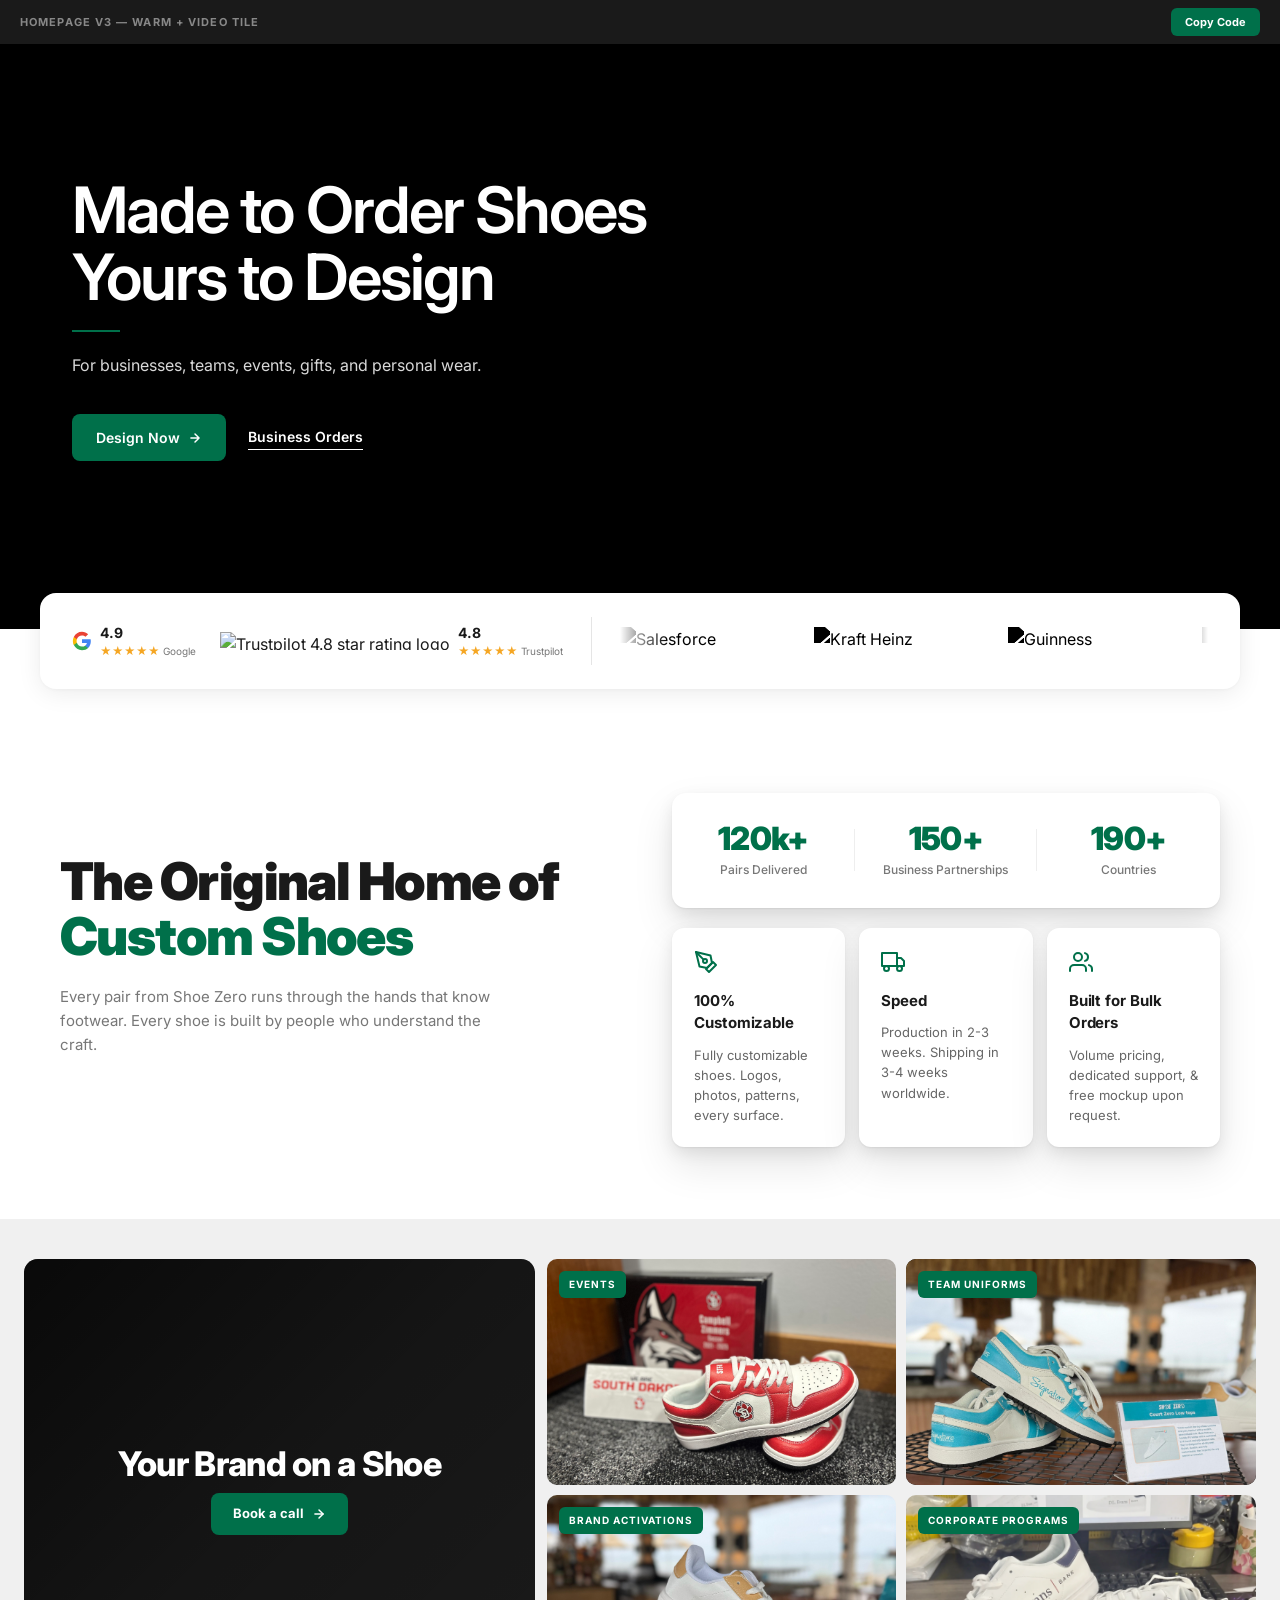
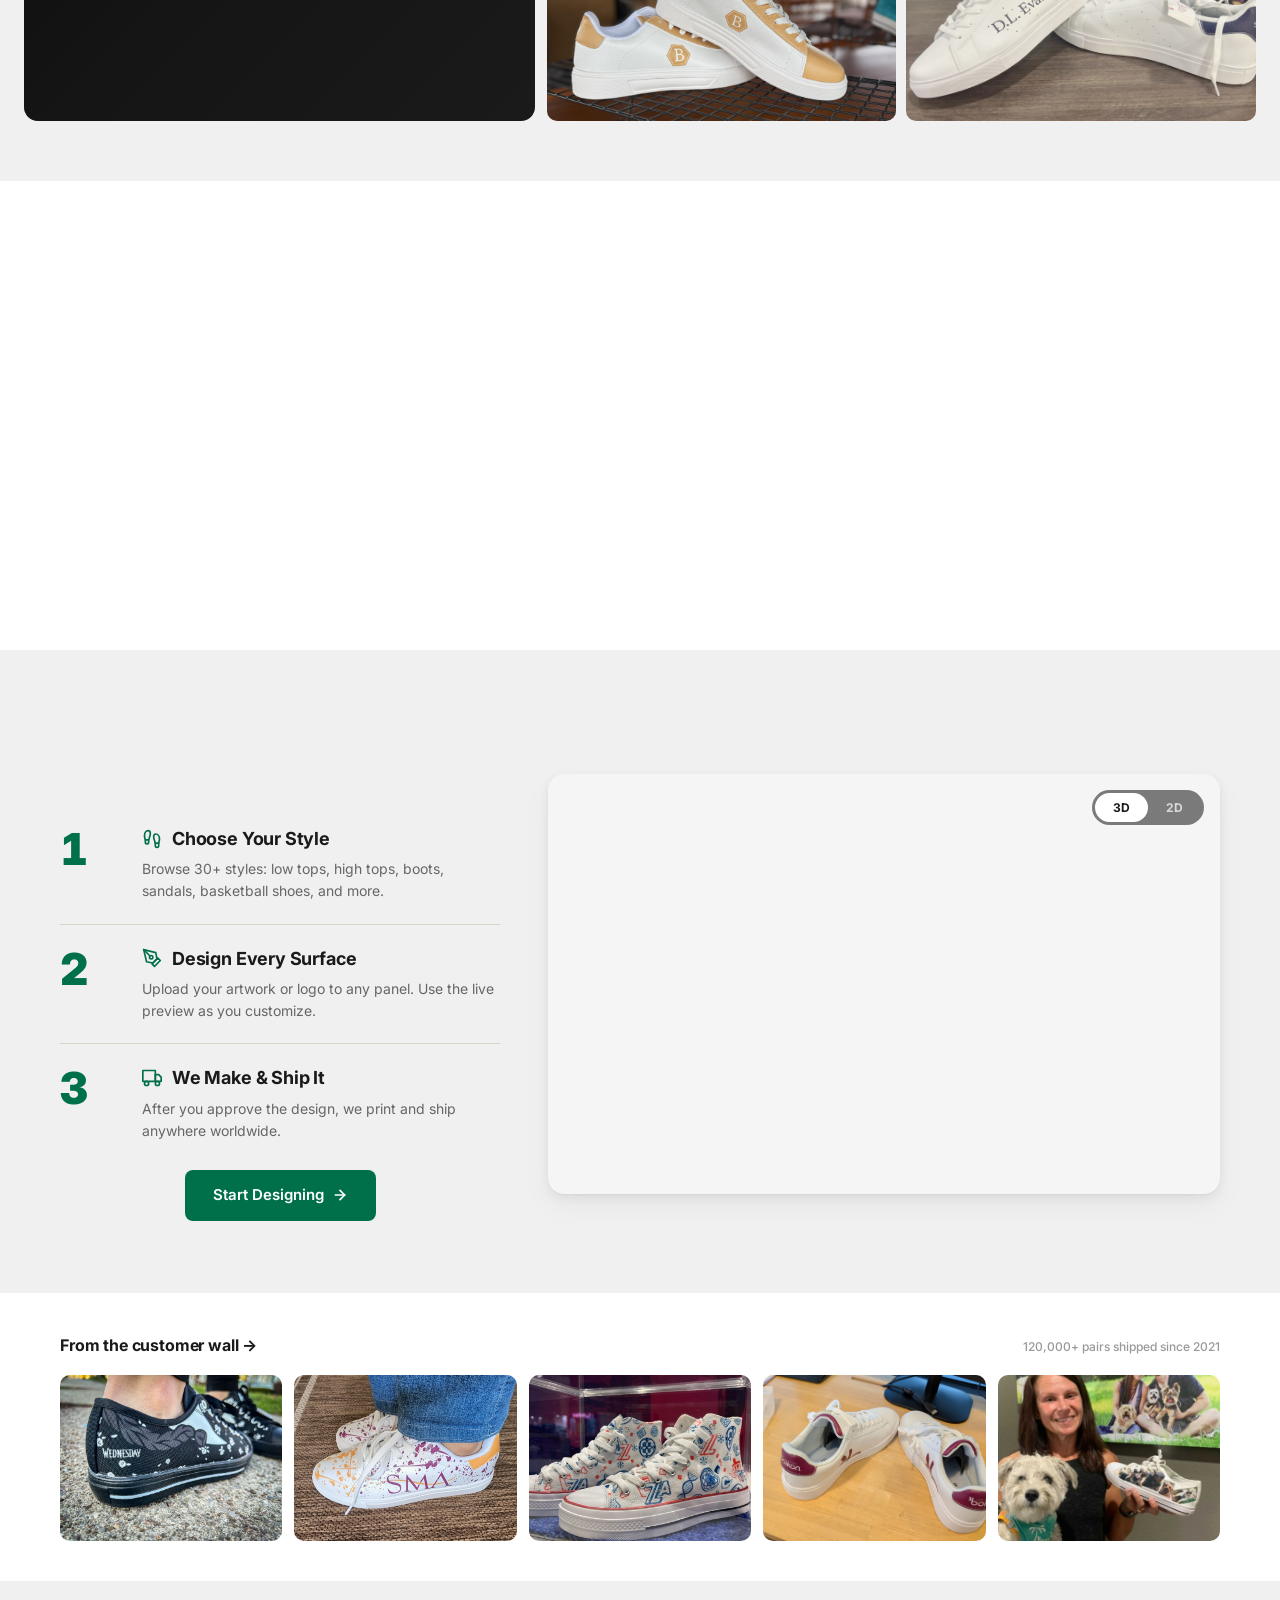
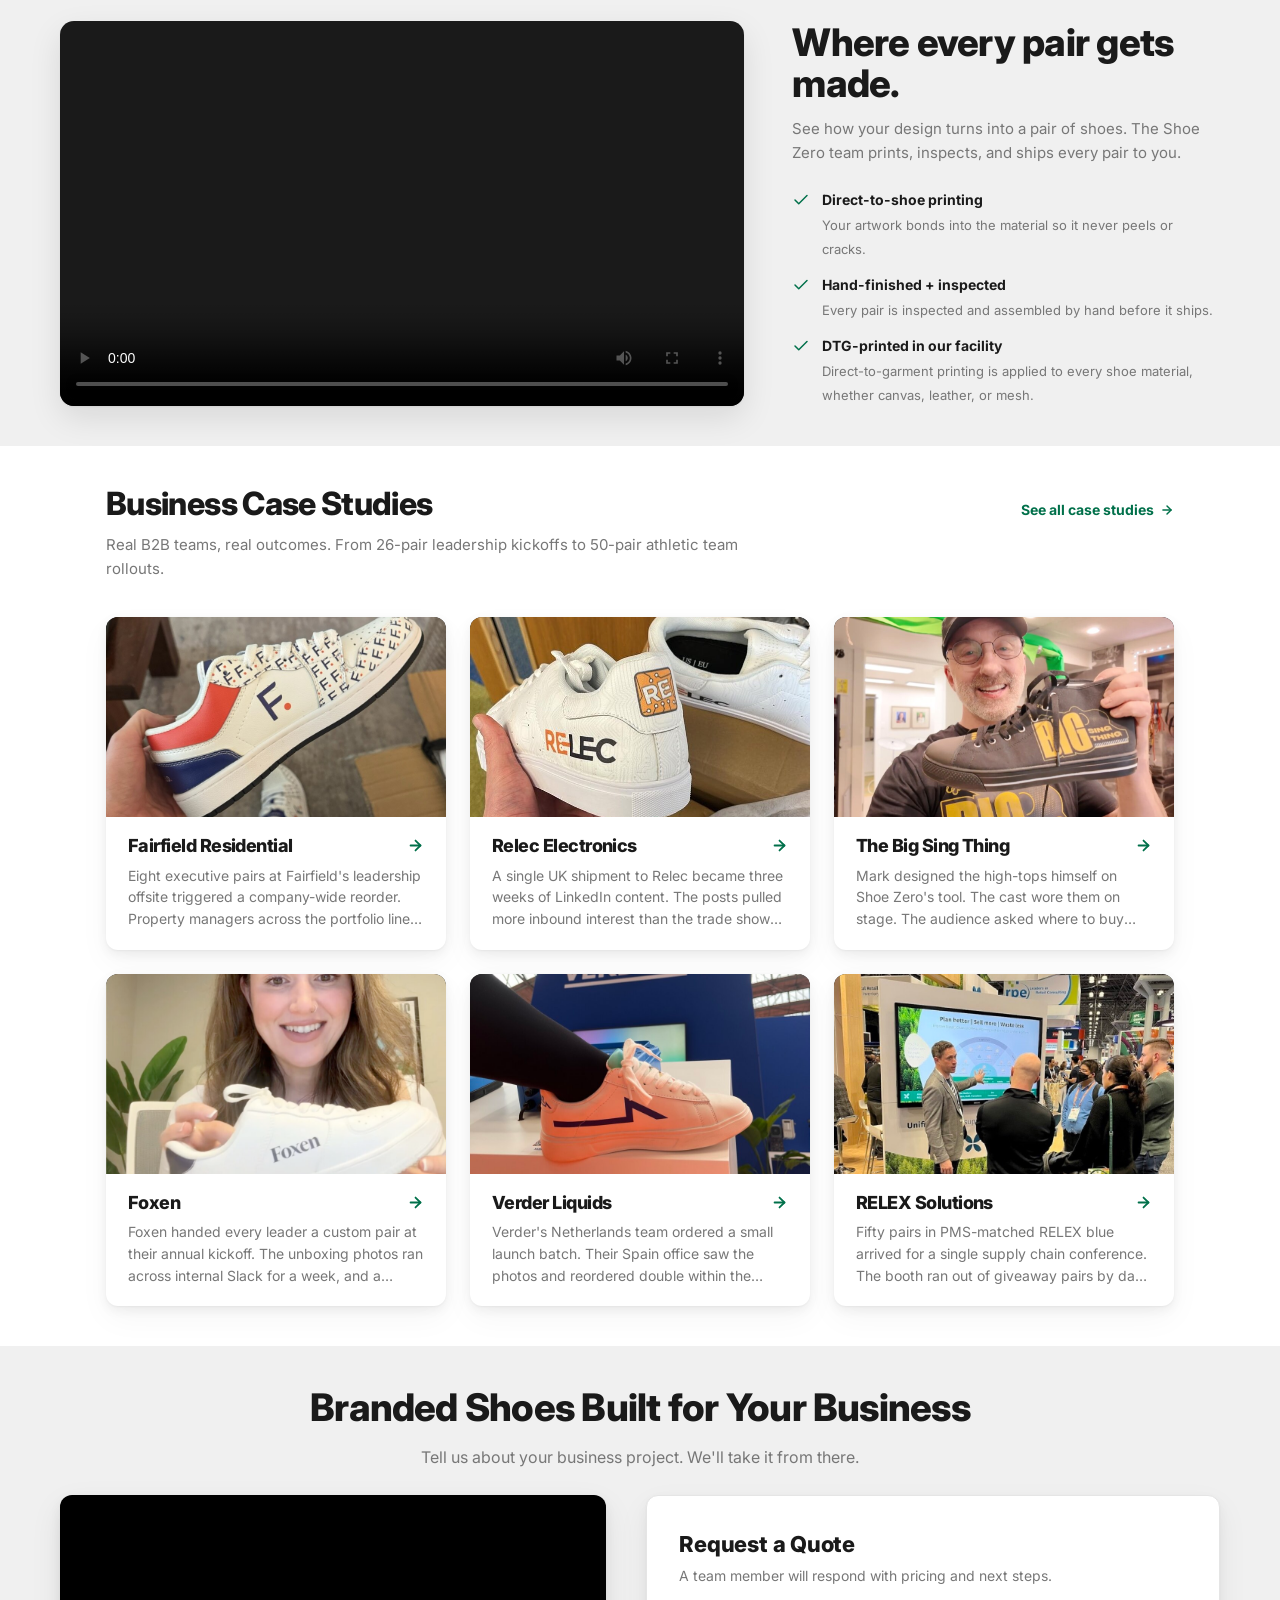
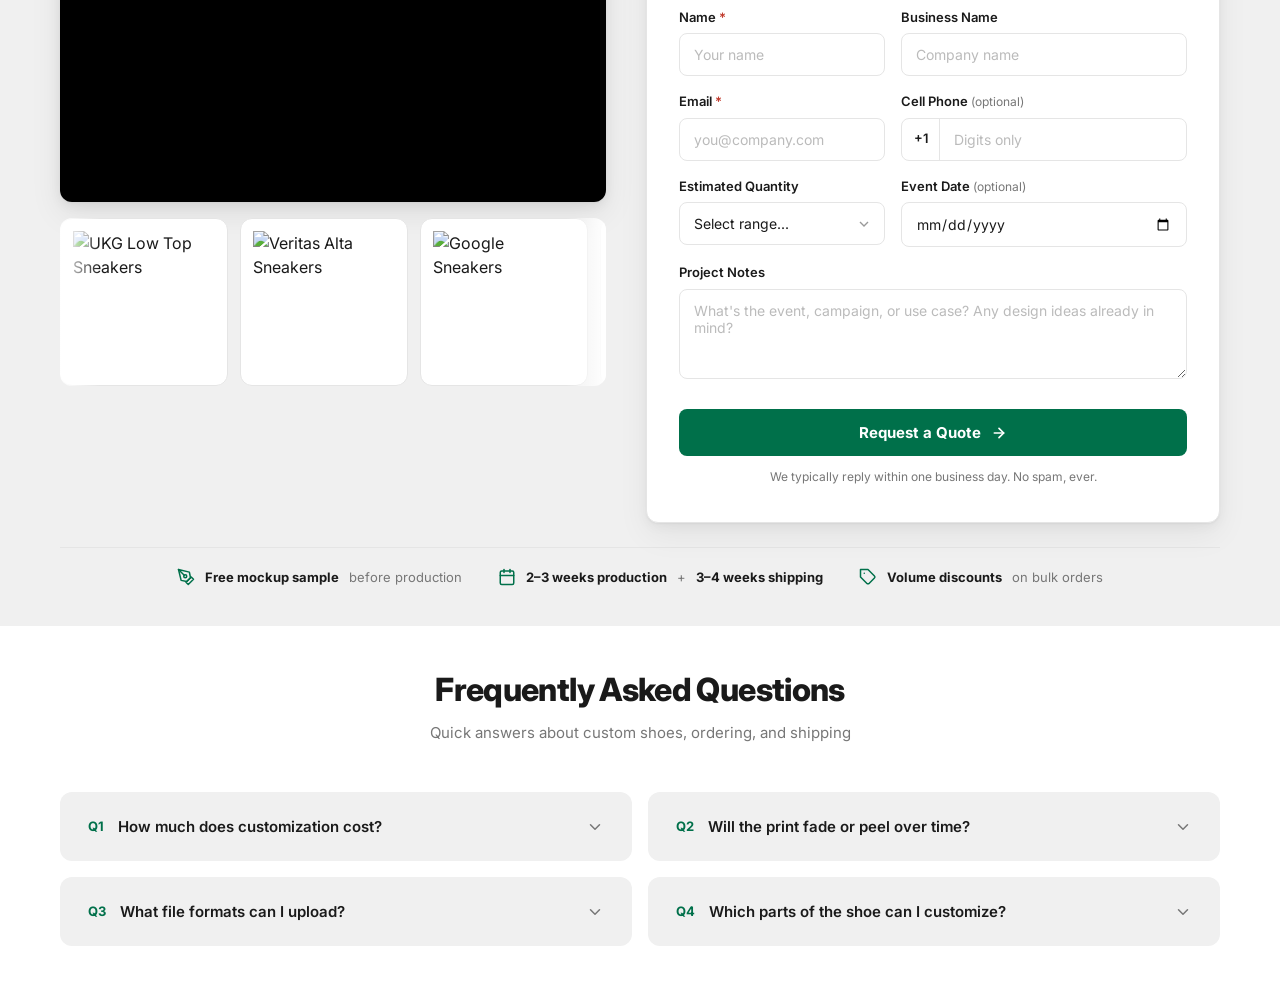
==== commit f988dcb6: "Homepage: fix tokens.css path (404 broke all CSS vars) + add sz-hp-v3-mobile-fix.css parity override" ====
--- a/index.html
+++ b/index.html
@@ -1104,6 +1104,34 @@
       .hp2-cs, .hp2-faq { padding: 40px 0; }
       .hp2-cta { padding: 40px 0; }
     }
+
+    /* ================================================================
+       LIVE-PARITY OVERRIDES (from sz-hp-v3-mobile-fix.css on shoezero.com)
+       Added 2026-05-15 after Playwright visual diff revealed mockup wraps
+       hero subtitle to 2 lines while live keeps it on 1 line at desktop.
+       ================================================================ */
+    @media (min-width: 1024px) {
+      .hp2-hero__sub {
+        white-space: nowrap !important;
+        max-width: none !important;
+        overflow: visible;
+      }
+    }
+    @media (min-width: 768px) {
+      .hp2-binq__header h2 {
+        white-space: nowrap !important;
+        max-width: none !important;
+        overflow: visible !important;
+        font-size: clamp(24px, 4.2vw, 38px) !important;
+        line-height: 1.15 !important;
+      }
+    }
+    @media (min-width: 1600px) {
+      .hp2-c, .hp2-hero__content, .hp2-brands { max-width: 1480px !important; }
+    }
+    @media (min-width: 1920px) {
+      .hp2-c, .hp2-hero__content, .hp2-brands { max-width: 1600px !important; }
+    }
   </style>
 </head>
 <body>
@@ -1205,7 +1233,7 @@
     <div class="hp2-c">
       <div class="hp2-whatwedo__split">
         <div class="hp2-whatwedo__intro" data-reveal>
-          <h2>The Original Home of<br><span class="hp2-whatwedo__accent">Custom Shoes.</span></h2>
+          <h2>The Original Home of<br><span class="hp2-whatwedo__accent">Custom Shoes</span></h2>
           <p>Every pair from Shoe Zero runs through the hands that know footwear. Every shoe is built by people who understand the craft.</p>
         </div>
         <div class="hp2-whatwedo__right">
--- a/src/tokens.css
+++ b/src/tokens.css
@@ -1,24 +1,46 @@
 /* ══════════════════════════════════════════════════════════════════
    Shoe Zero — Design Tokens (Single Source of Truth)
    Source: ../everything-shopify/docs/design-brand-guidelines.md
-   Updated: 2026-04-19
+   Last structural update: 2026-05-14 (design-system intelligence harvest)
 
    ALL mockup files <link> this file instead of declaring :root inline.
    To change a token, edit HERE — it propagates to all 80+ mockups.
+
+   ──────────────────────────────────────────────────────────────────
+   ARCHITECTURE
+     1. Primitives (raw values) live alongside Semantics below.
+        Renames blocked until a coordinated migration of sections/.
+     2. Semantic tokens (--sz-*) are the agent-consumable layer.
+        Every mockup uses these names, never raw hex.
+     3. Legacy aliases at the bottom for pre-rename mockup files.
+
+   TOKEN TRAPS (read before generating)
+     • --sz-radius-full (9999px) is for circular elements only:
+       avatars, dots, status pills inside CTA banners. NEVER for
+       primary buttons — locked rule 3 (sz-design skill).
+     • --sz-bg-page (#f7f7f5) and --sz-bg-section (#f0f0f0) alternate
+       on a strict rhythm with white. Never two adjacent sections
+       sharing a bg — locked rule 5. (Legacy aliases --sz-bg-warm
+       and --sz-bg-cool still resolve; do not add new references.)
+     • --sz-accent (#00704a) is accent only: buttons, links, eyebrows.
+       NEVER section bg, NEVER full-card bg. One exception: the
+       case-study quote-card. Locked rule 4.
+     • Font weight ceiling: --sz-weight-heading (800). Do not use
+       weights 900 or above — breaks the editorial register.
    ══════════════════════════════════════════════════════════════════ */
 
 :root {
-  /* --- Colors --- */
-  --sz-accent: #00704a;
-  --sz-accent-hover: #005c3d;
-  --sz-accent-light: #e6f2ed;
-  --sz-text: #1a1a1a;
-  --sz-muted: #777777;
-  --sz-border: #e5e5e5;
-  --sz-bg-warm: #f7f7f5;
-  --sz-bg-cool: #f0f0f0;
+  /* --- Colors (semantic, with primitive values inline) --- */
+  --sz-accent: #00704a;           /* primitive: green-700, brand anchor */
+  --sz-accent-hover: #005c3d;     /* primitive: green-800 */
+  --sz-accent-light: #e6f2ed;     /* primitive: green-50 */
+  --sz-text: #1a1a1a;             /* primitive: ink-900 */
+  --sz-muted: #777777;            /* primitive: gray-500 */
+  --sz-border: #e5e5e5;           /* primitive: gray-200 */
+  --sz-bg-page: #f7f7f5;          /* primitive: stone-50, page-level alternate (was --sz-bg-warm) */
+  --sz-bg-section: #f0f0f0;       /* primitive: gray-100, section-level alternate (was --sz-bg-cool) */
   --sz-white: #ffffff;
-  --sz-black: #1a1a1a;
+  --sz-black: #1a1a1a;            /* not pure black — softened ink-900 */
 
   /* --- Dark section (on --sz-black bg) --- */
   --sz-dark-text: #ffffff;
@@ -31,24 +53,66 @@
   --sz-accent-text: #ffffff;
   --sz-accent-muted: rgba(255,255,255,0.80);
 
+  /* --- On-color pairings (Material 3 convention, makes contrast structural) --- */
+  --sz-on-accent: #ffffff;        /* foreground on --sz-accent surfaces */
+  --sz-on-dark: #ffffff;          /* foreground on --sz-black surfaces */
+  --sz-on-light: var(--sz-text);  /* foreground on --sz-white / --sz-bg-* surfaces */
+
+  /* --- Legacy temperature aliases (post-migration 2026-05-14, kept for safety) ---
+     Migration is complete: all 137 mockup files now use --sz-bg-page/--sz-bg-section.
+     These aliases exist only to catch any lingering references during the audit window.
+     Safe to remove after 2026-06 if no regressions surface. */
+  --sz-bg-warm: var(--sz-bg-page);
+  --sz-bg-cool: var(--sz-bg-section);
+
+  /* --- Typography (no theme dependency; mockups render outside Shopify too) --- */
+  --sz-font-base: 'Inter', system-ui, -apple-system, sans-serif;
+  --sz-weight-body: 400;
+  --sz-weight-strong: 600;
+  --sz-weight-heading: 800;
+
   /* --- Radius --- */
   --sz-radius-btn: 8px;
   --sz-radius-img: 8px;
   --sz-radius-card: 12px;
   --sz-radius-hero: 16px;
-  --sz-radius-full: 9999px;
+  --sz-radius-lg: 20px;           /* asymmetric hero corners, large feature cards */
+  --sz-radius-full: 9999px;       /* CIRCULAR ONLY — avatars, dots. NEVER buttons. */
 
-  /* --- Shadows (volumetric 3-layer) --- */
+  /* --- Spacing (8px base ladder, drives gap + padding from one source) --- */
+  --sz-space-1: 4px;
+  --sz-space-2: 8px;
+  --sz-space-3: 12px;
+  --sz-space-4: 16px;
+  --sz-space-5: 20px;
+  --sz-space-6: 24px;
+  --sz-space-8: 32px;
+  --sz-space-10: 40px;
+  --sz-space-12: 48px;
+  --sz-space-16: 64px;
+  --sz-space-20: 80px;
+
+  /* --- Shadows (volumetric 3-layer; community-preferred over single heavy drops) --- */
   --sz-shadow: 0 1px 2px rgba(0,0,0,0.04), 0 4px 12px rgba(0,0,0,0.06), 0 12px 32px rgba(0,0,0,0.04);
   --sz-shadow-hover: 0 2px 4px rgba(0,0,0,0.06), 0 8px 20px rgba(0,0,0,0.08), 0 20px 48px rgba(0,0,0,0.06);
   --sz-shadow-glass: 0 8px 32px rgba(0,0,0,0.08), 0 2px 8px rgba(0,0,0,0.04);
 
-  /* --- Animation --- */
+  /* --- Easings (semantic axes per Carbon: productive vs expressive) ---
+     --sz-ease         : standard transitions, hover lifts, panel reveals
+     --sz-ease-entrance: feature reveals with slight overshoot (expressive)
+     --sz-ease-micro   : state toggles, focus rings, micro-interactions (productive) */
   --sz-ease: cubic-bezier(0.22, 1, 0.36, 1);
   --sz-ease-entrance: cubic-bezier(0.34, 1.56, 0.64, 1);
-  --sz-duration-fast: 400ms;
-  --sz-duration-base: 600ms;
-  --sz-stagger: 80ms;
+  --sz-ease-micro: cubic-bezier(0.4, 0, 0.2, 1);
+
+  /* --- Durations (full ladder matching sz-design TLDR) --- */
+  --sz-duration-micro: 200ms;     /* toggles, focus rings */
+  --sz-duration-quick: 300ms;     /* hover state changes */
+  --sz-duration-snap: 350ms;      /* button presses, small reveals */
+  --sz-duration-fast: 400ms;      /* standard hover, card lifts */
+  --sz-duration-base: 600ms;      /* panel entrances, section reveals */
+  --sz-duration-slow: 1000ms;     /* page-level reveals, hero choreography */
+  --sz-stagger: 80ms;             /* between-item delay for grid reveals */
 
   /* --- Legacy aliases (old files use these — DO NOT add new references) --- */
   --green: var(--sz-accent);
@@ -70,8 +134,12 @@
 
 @media (prefers-reduced-motion: reduce) {
   :root {
+    --sz-duration-micro: 0ms;
+    --sz-duration-quick: 0ms;
+    --sz-duration-snap: 0ms;
     --sz-duration-fast: 0ms;
     --sz-duration-base: 0ms;
+    --sz-duration-slow: 0ms;
     --sz-stagger: 0ms;
   }
 }
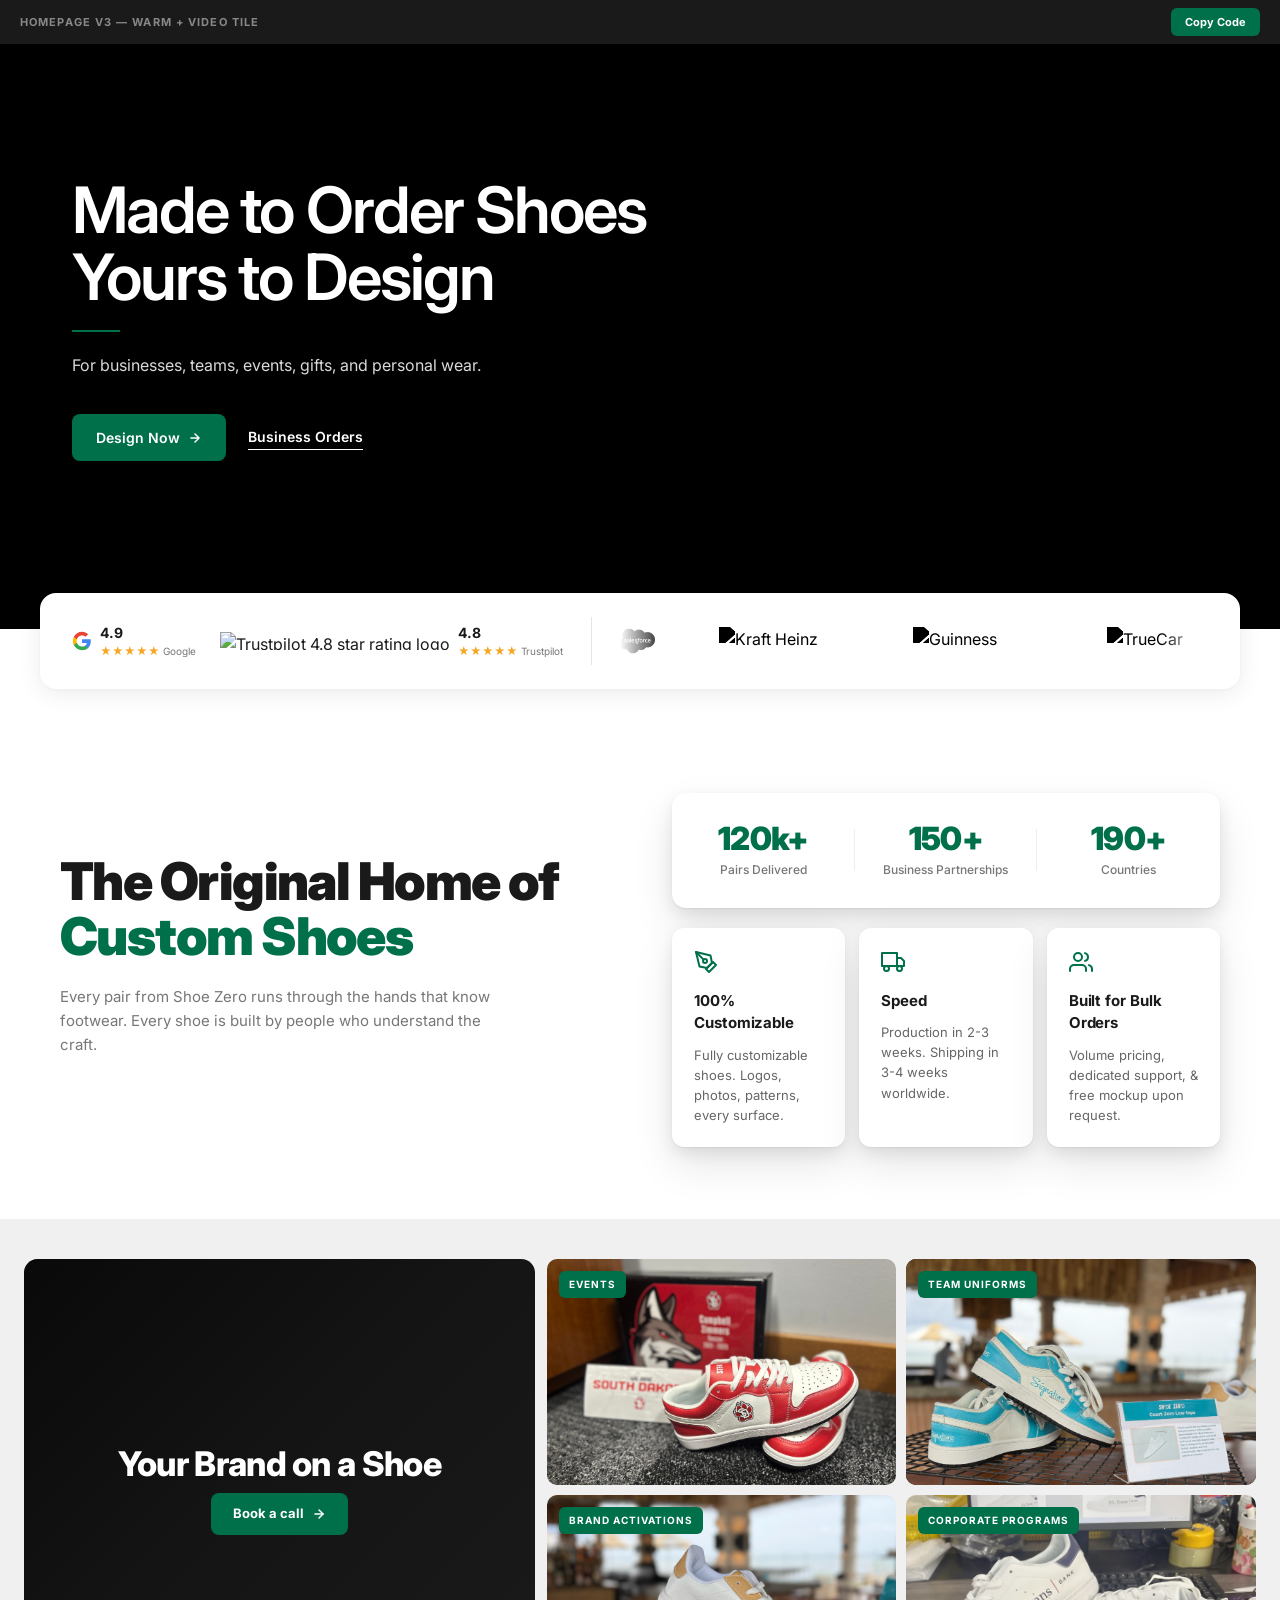
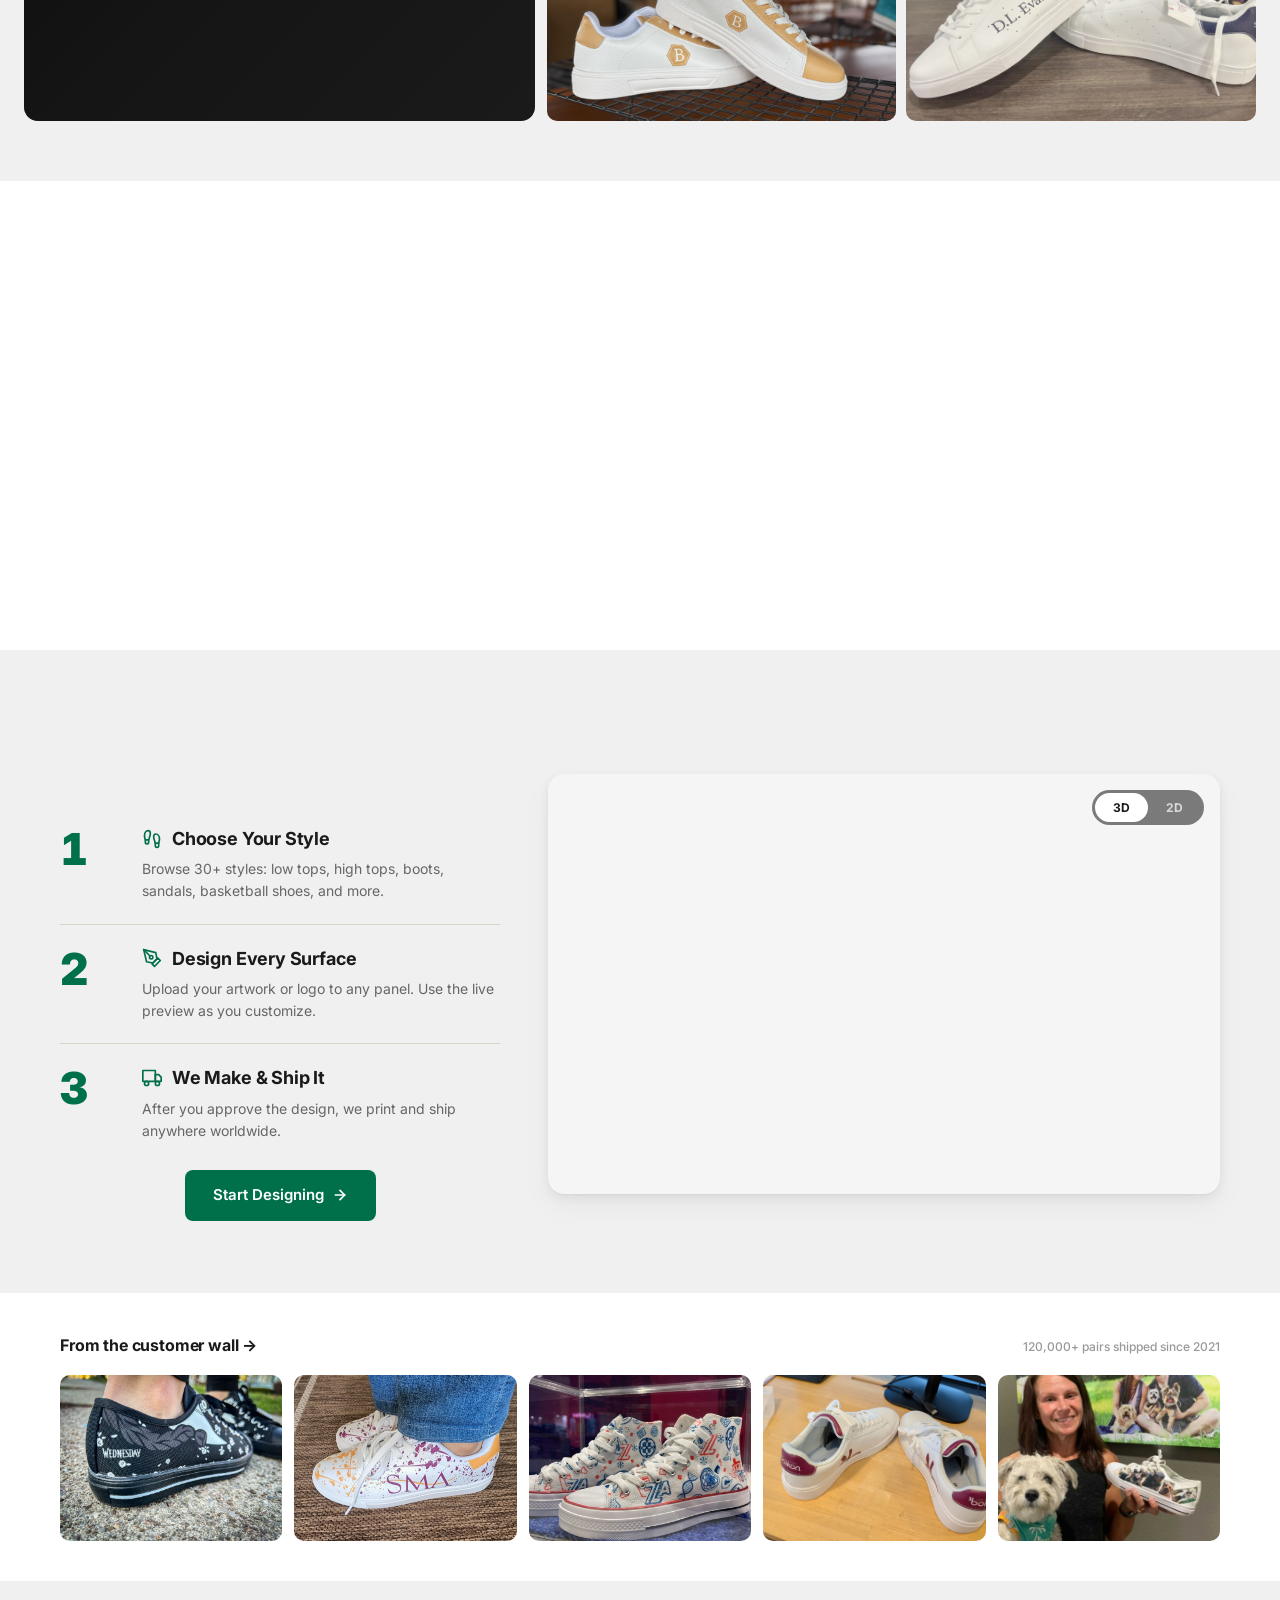
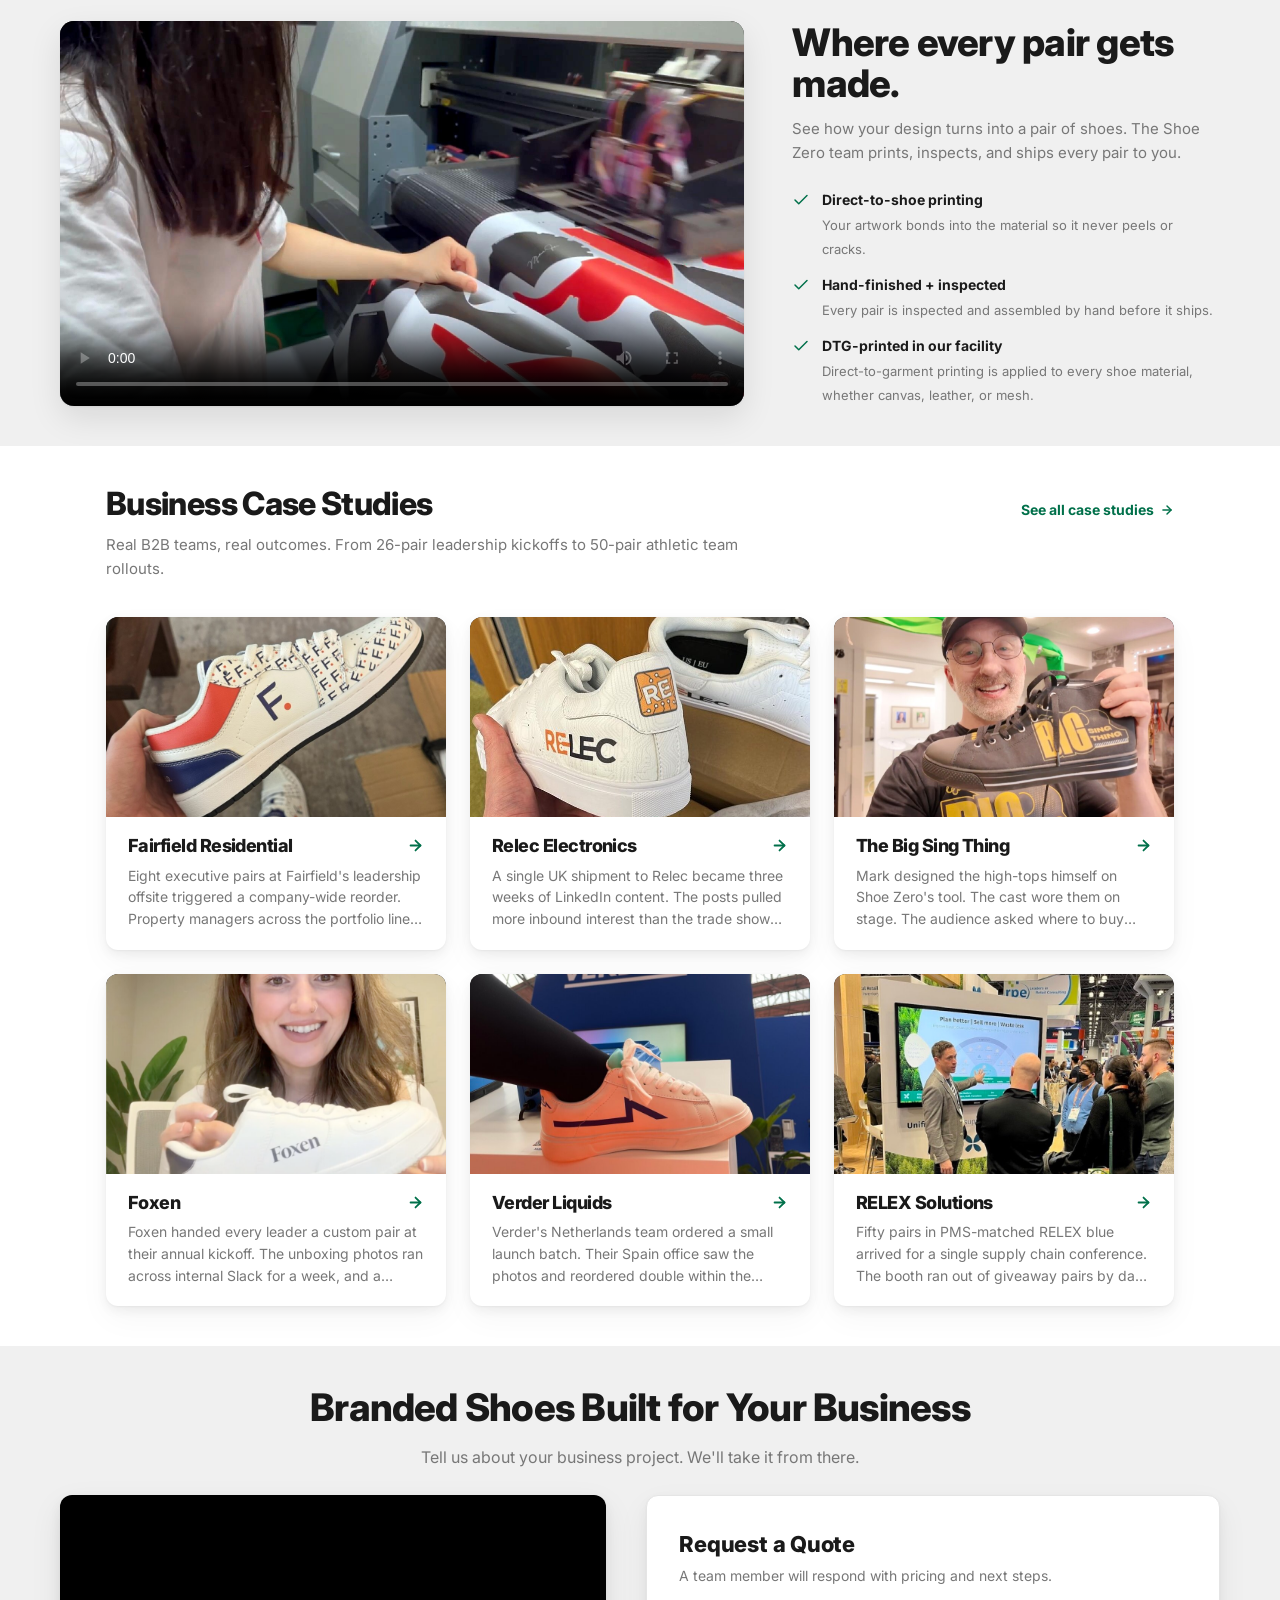
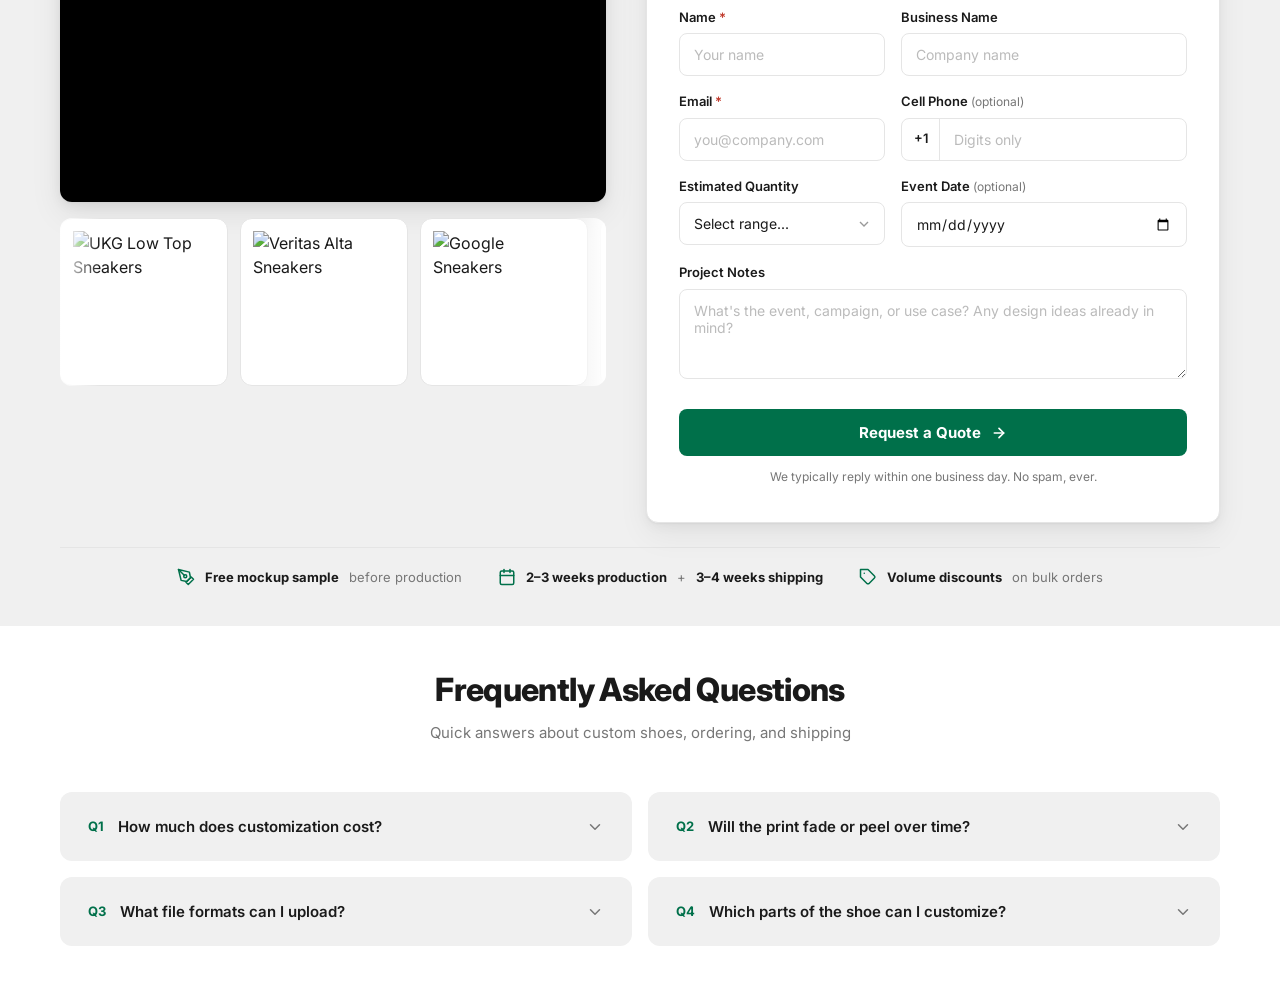
==== commit 7ed1ee18: "Homepage: salesforce → local canonical asset (assets/brands/sz-logo-salesforce.png)" ====
--- a/index.html
+++ b/index.html
@@ -1200,7 +1200,7 @@
       <div class="hp2-brands__divider"></div>
       <div class="hp2-brands__marquee">
         <div class="hp2-brands__track">
-          <img loading="lazy" src="https://shoezero.com/cdn/shop/t/98/assets/sz-logo-salesforce.png" alt="Salesforce trusts Shoe Zero for custom branded shoes">
+          <img loading="lazy" src="./assets/brands/sz-logo-salesforce.png" alt="Salesforce trusts Shoe Zero for custom branded shoes">
           <img loading="lazy" src="https://shoezero.com/cdn/shop/t/98/assets/sz-logo-kraft-heinz.png" alt="Kraft Heinz partners with Shoe Zero">
           <img loading="lazy" src="https://shoezero.com/cdn/shop/t/98/assets/sz-logo-guinness.png" alt="Guinness branded custom shoes by Shoe Zero">
           <img loading="lazy" src="https://shoezero.com/cdn/shop/t/98/assets/sz-logo-truecar.png" alt="TrueCar custom branded shoes by Shoe Zero">
@@ -1212,7 +1212,7 @@
           <img loading="lazy" src="https://shoezero.com/cdn/shop/t/98/assets/sz-logo-dl-evans-bank.png" alt="D L Evans Bank branded custom shoes">
           <img loading="lazy" src="https://shoezero.com/cdn/shop/t/98/assets/sz-logo-sutter-health.png" alt="Sutter Health branded custom shoes">
           <!-- Duplicate for seamless loop -->
-          <img loading="lazy" src="https://shoezero.com/cdn/shop/t/98/assets/sz-logo-salesforce.png" alt="Salesforce trusts Shoe Zero for custom branded shoes">
+          <img loading="lazy" src="./assets/brands/sz-logo-salesforce.png" alt="Salesforce trusts Shoe Zero for custom branded shoes">
           <img loading="lazy" src="https://shoezero.com/cdn/shop/t/98/assets/sz-logo-kraft-heinz.png" alt="Kraft Heinz partners with Shoe Zero">
           <img loading="lazy" src="https://shoezero.com/cdn/shop/t/98/assets/sz-logo-guinness.png" alt="Guinness branded custom shoes by Shoe Zero">
           <img loading="lazy" src="https://shoezero.com/cdn/shop/t/98/assets/sz-logo-truecar.png" alt="TrueCar custom branded shoes by Shoe Zero">
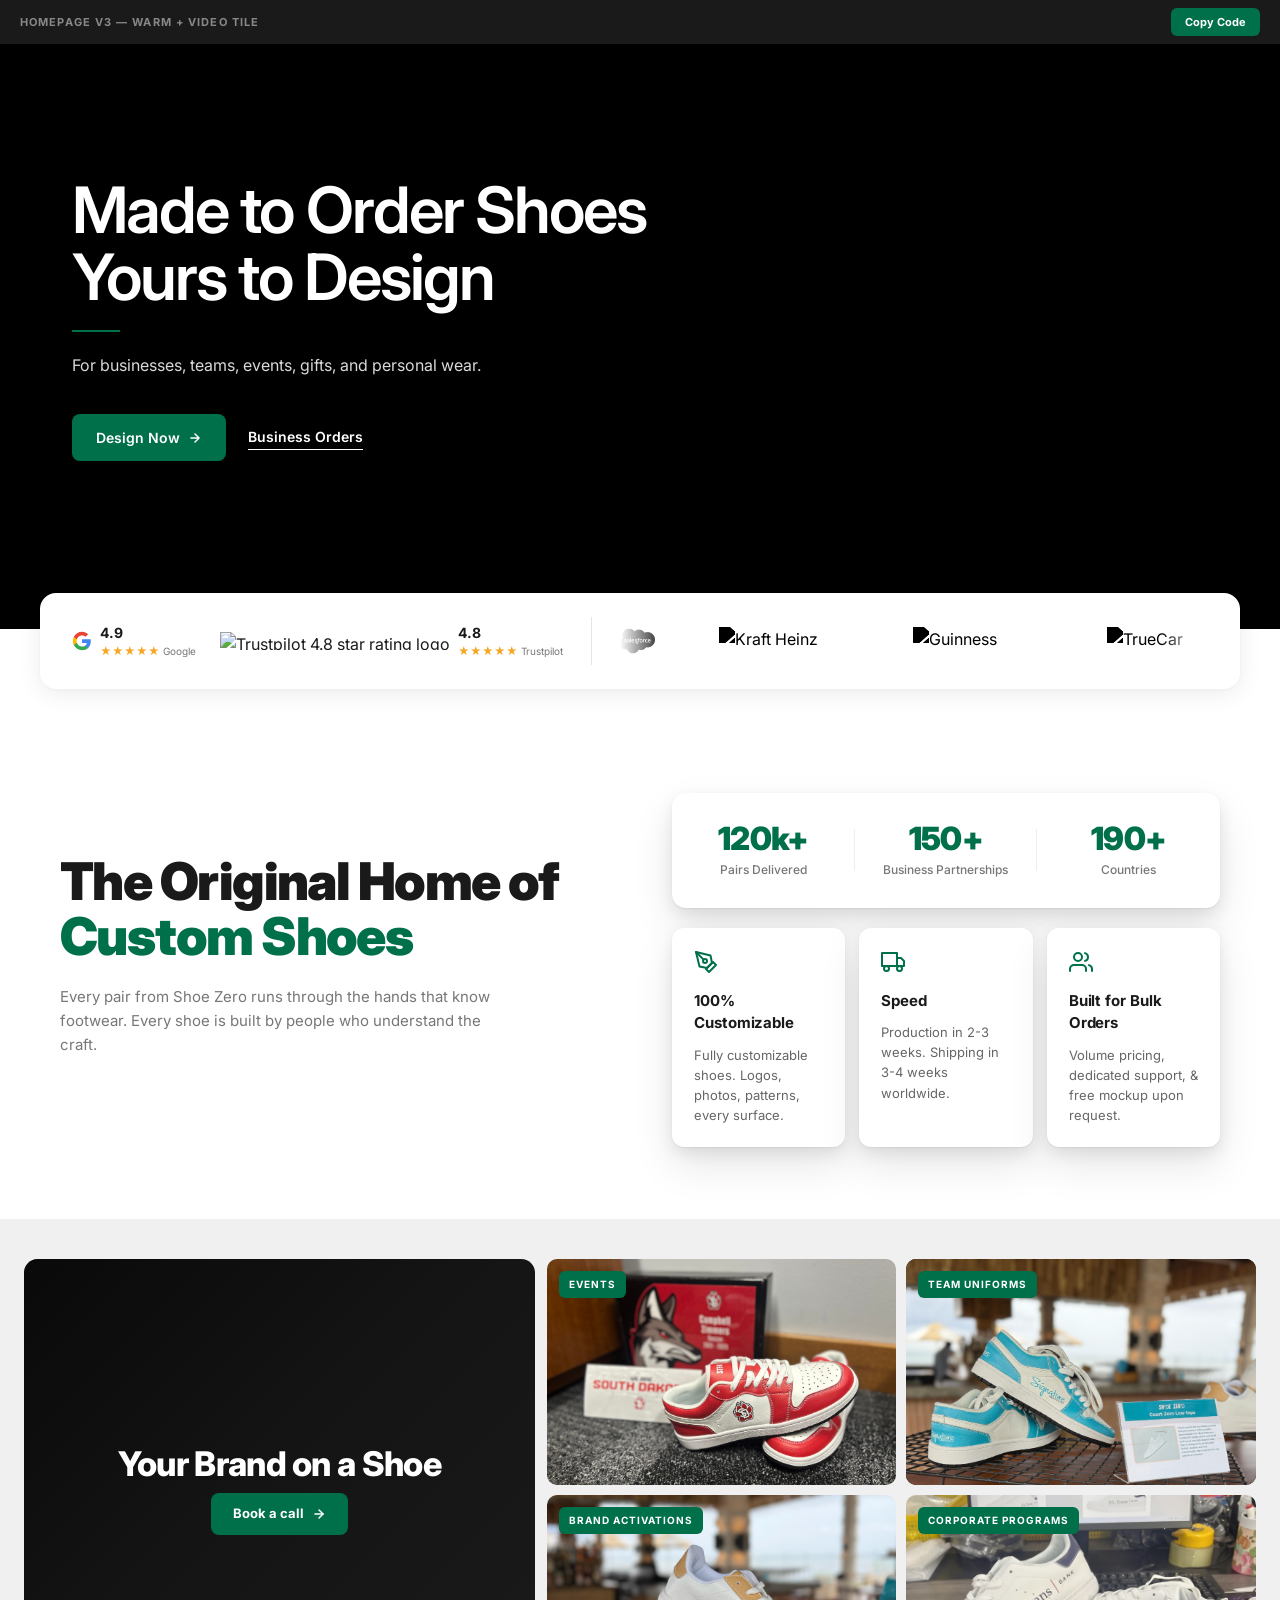
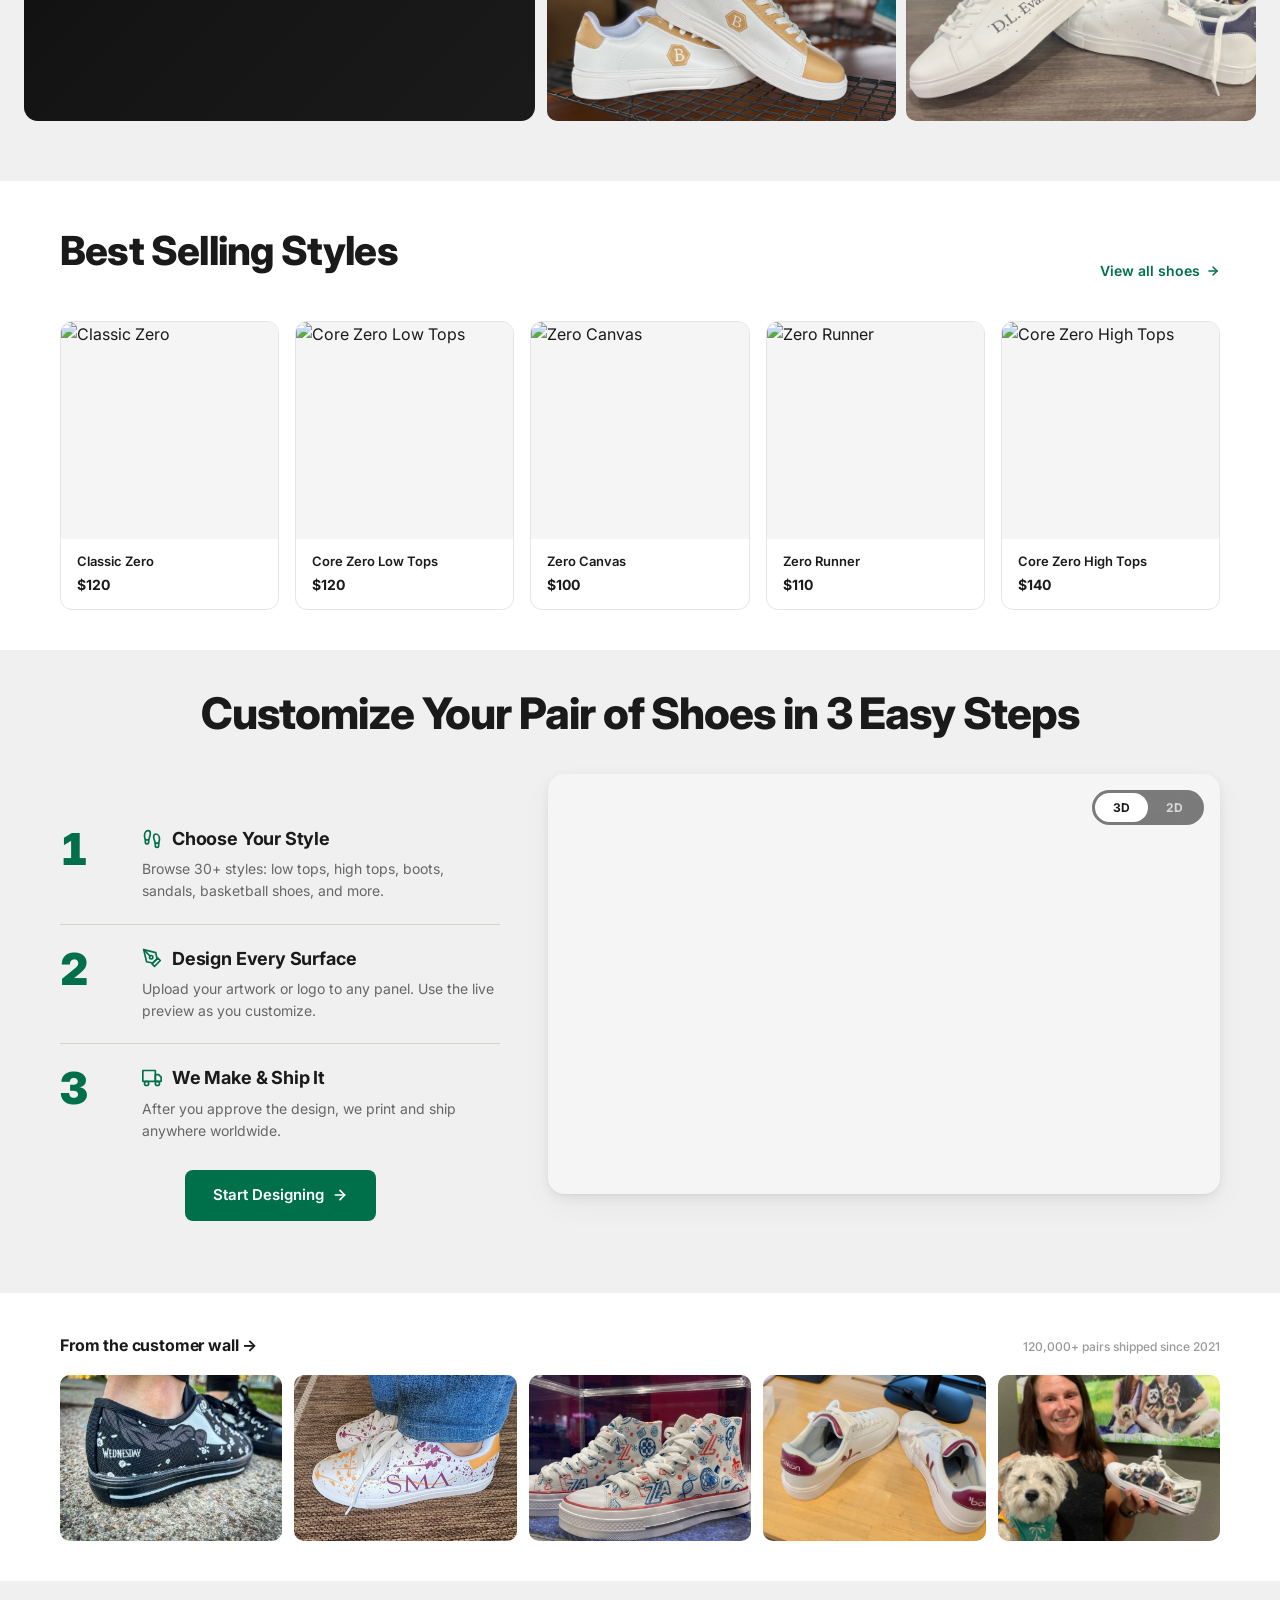
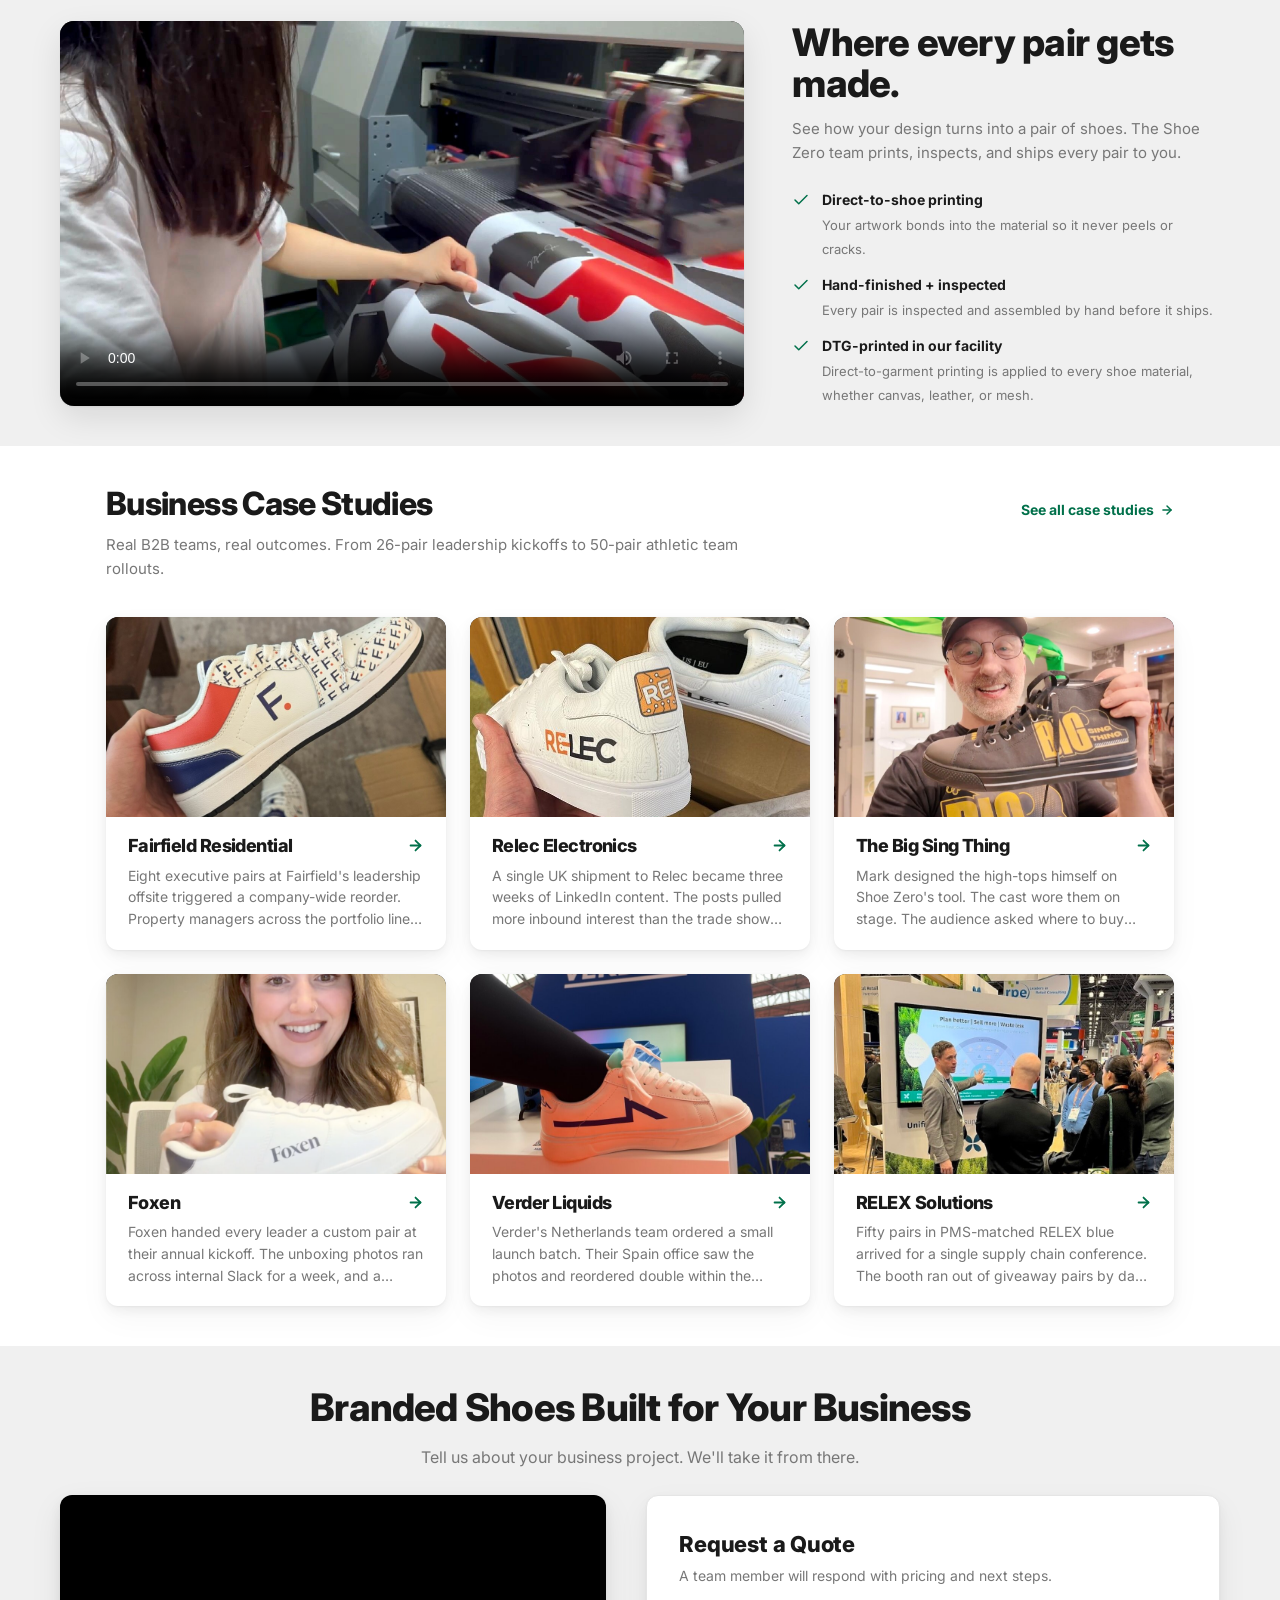
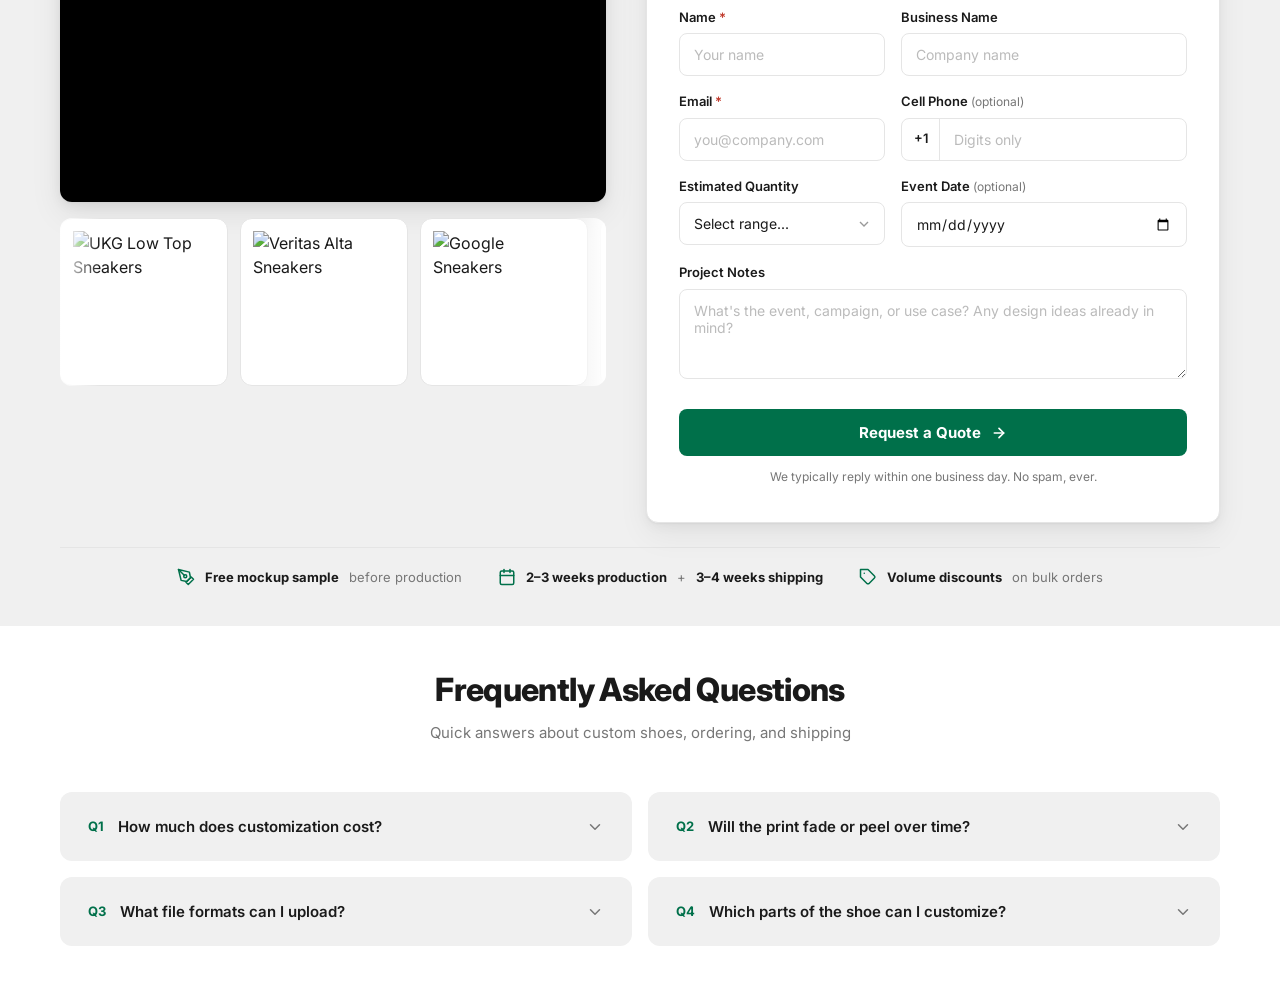
==== commit 2f6b5692: "Homepage: pre-live SEO head (canonical + OG + Twitter + JSON-LD Org/WebSite) + replace 3 href=# plac" ====
--- a/index.html
+++ b/index.html
@@ -5,6 +5,53 @@
   <meta name="viewport" content="width=device-width, initial-scale=1.0">
   <title>Shoe Zero | Custom Printed Footwear | Made To Order</title>
   <meta name="description" content="Shoe Zero designs and prints custom shoes for B2B teams, events, and personal wear. Full-panel branding, no minimums, 120,000+ pairs shipped worldwide.">
+  <link rel="canonical" href="https://shoezero.com/">
+  <meta property="og:type" content="website">
+  <meta property="og:site_name" content="Shoe Zero">
+  <meta property="og:url" content="https://shoezero.com/">
+  <meta property="og:title" content="Shoe Zero | Custom Printed Footwear | Made To Order">
+  <meta property="og:description" content="Shoe Zero designs and prints custom shoes for B2B teams, events, and personal wear. Full-panel branding, no minimums, 120,000+ pairs shipped worldwide.">
+  <meta property="og:image" content="https://shoezero.com/cdn/shop/files/1_FINAL_LOGO_2048_2023-08__newest.png?v=1778605578&width=2048">
+  <meta property="og:image:width" content="2048">
+  <meta property="og:image:height" content="2048">
+  <meta property="og:locale" content="en_US">
+  <meta name="twitter:card" content="summary_large_image">
+  <meta name="twitter:site" content="@shoezero">
+  <meta name="twitter:title" content="Shoe Zero | Custom Printed Footwear | Made To Order">
+  <meta name="twitter:description" content="Shoe Zero designs and prints custom shoes for B2B teams, events, and personal wear. Full-panel branding, no minimums, 120,000+ pairs shipped worldwide.">
+  <meta name="twitter:image" content="https://shoezero.com/cdn/shop/files/1_FINAL_LOGO_2048_2023-08__newest.png?crop=center&height=1200&v=1778605578&width=1200">
+  <script type="application/ld+json">
+  {
+    "@context": "https://schema.org",
+    "@graph": [
+      {
+        "@type": "Organization",
+        "@id": "https://shoezero.com/#organization",
+        "name": "Shoe Zero",
+        "url": "https://shoezero.com/",
+        "logo": "https://shoezero.com/cdn/shop/files/1_FINAL_LOGO_2048_2023-08__newest.png?v=1778605578&width=2048",
+        "sameAs": [
+          "https://www.instagram.com/shoezero",
+          "https://www.tiktok.com/@shoezero",
+          "https://www.linkedin.com/company/shoezero"
+        ]
+      },
+      {
+        "@type": "WebSite",
+        "@id": "https://shoezero.com/#website",
+        "url": "https://shoezero.com/",
+        "name": "Shoe Zero",
+        "description": "Shoe Zero designs and prints custom shoes for B2B teams, events, and personal wear. Full-panel branding, no minimums, 120,000+ pairs shipped worldwide.",
+        "publisher": { "@id": "https://shoezero.com/#organization" },
+        "potentialAction": {
+          "@type": "SearchAction",
+          "target": "https://shoezero.com/search?q={search_term_string}",
+          "query-input": "required name=search_term_string"
+        }
+      }
+    ]
+  }
+  </script>
   <link rel="preconnect" href="https://fonts.googleapis.com">
   <link href="https://fonts.googleapis.com/css2?family=Inter:wght@400;500;600;700;800;900&display=swap" rel="stylesheet">
   <link rel="stylesheet" href="./src/tokens.css">
@@ -1325,7 +1372,7 @@
     <div class="hp2-c">
       <div class="hp2-section-header" data-reveal>
         <h2>Best Selling Styles</h2>
-        <a href="#" class="hp2-section-link">View all shoes
+        <a href="/collections/custom-shoes" class="hp2-section-link">View all shoes
           <svg viewBox="0 0 24 24" fill="none" stroke="currentColor" stroke-width="2.5" stroke-linecap="round" stroke-linejoin="round"><line x1="5" y1="12" x2="19" y2="12"></line><polyline points="12 5 19 12 12 19"></polyline></svg>
         </a>
       </div>
@@ -1715,7 +1762,7 @@
         <div class="hp2-cta__path">
           <h3>Design Your Own Shoes</h3>
           <p>Pick a style, upload your design, and we'll print and deliver your custom shoes.</p>
-          <a href="#" class="hp2-btn hp2-btn--white">Start Designing
+          <a href="/collections/custom-shoes" class="hp2-btn hp2-btn--white">Start Designing
             <svg viewBox="0 0 24 24" fill="none" stroke="currentColor" stroke-width="2.5" stroke-linecap="round" stroke-linejoin="round"><line x1="5" y1="12" x2="19" y2="12"></line><polyline points="12 5 19 12 12 19"></polyline></svg>
           </a>
         </div>
@@ -1723,7 +1770,7 @@
         <div class="hp2-cta__path">
           <h3>Get Branded Business Shoes</h3>
           <p>Submit a business inquiry and our team will help you create branded shoes for your company or event.</p>
-          <a href="#" class="hp2-btn hp2-btn--ghost-white">Business Inquiry
+          <a href="#b2bform" class="hp2-btn hp2-btn--ghost-white">Business Inquiry
             <svg viewBox="0 0 24 24" fill="none" stroke="currentColor" stroke-width="2.5" stroke-linecap="round" stroke-linejoin="round"><polyline points="9 18 15 12 9 6"></polyline></svg>
           </a>
         </div>
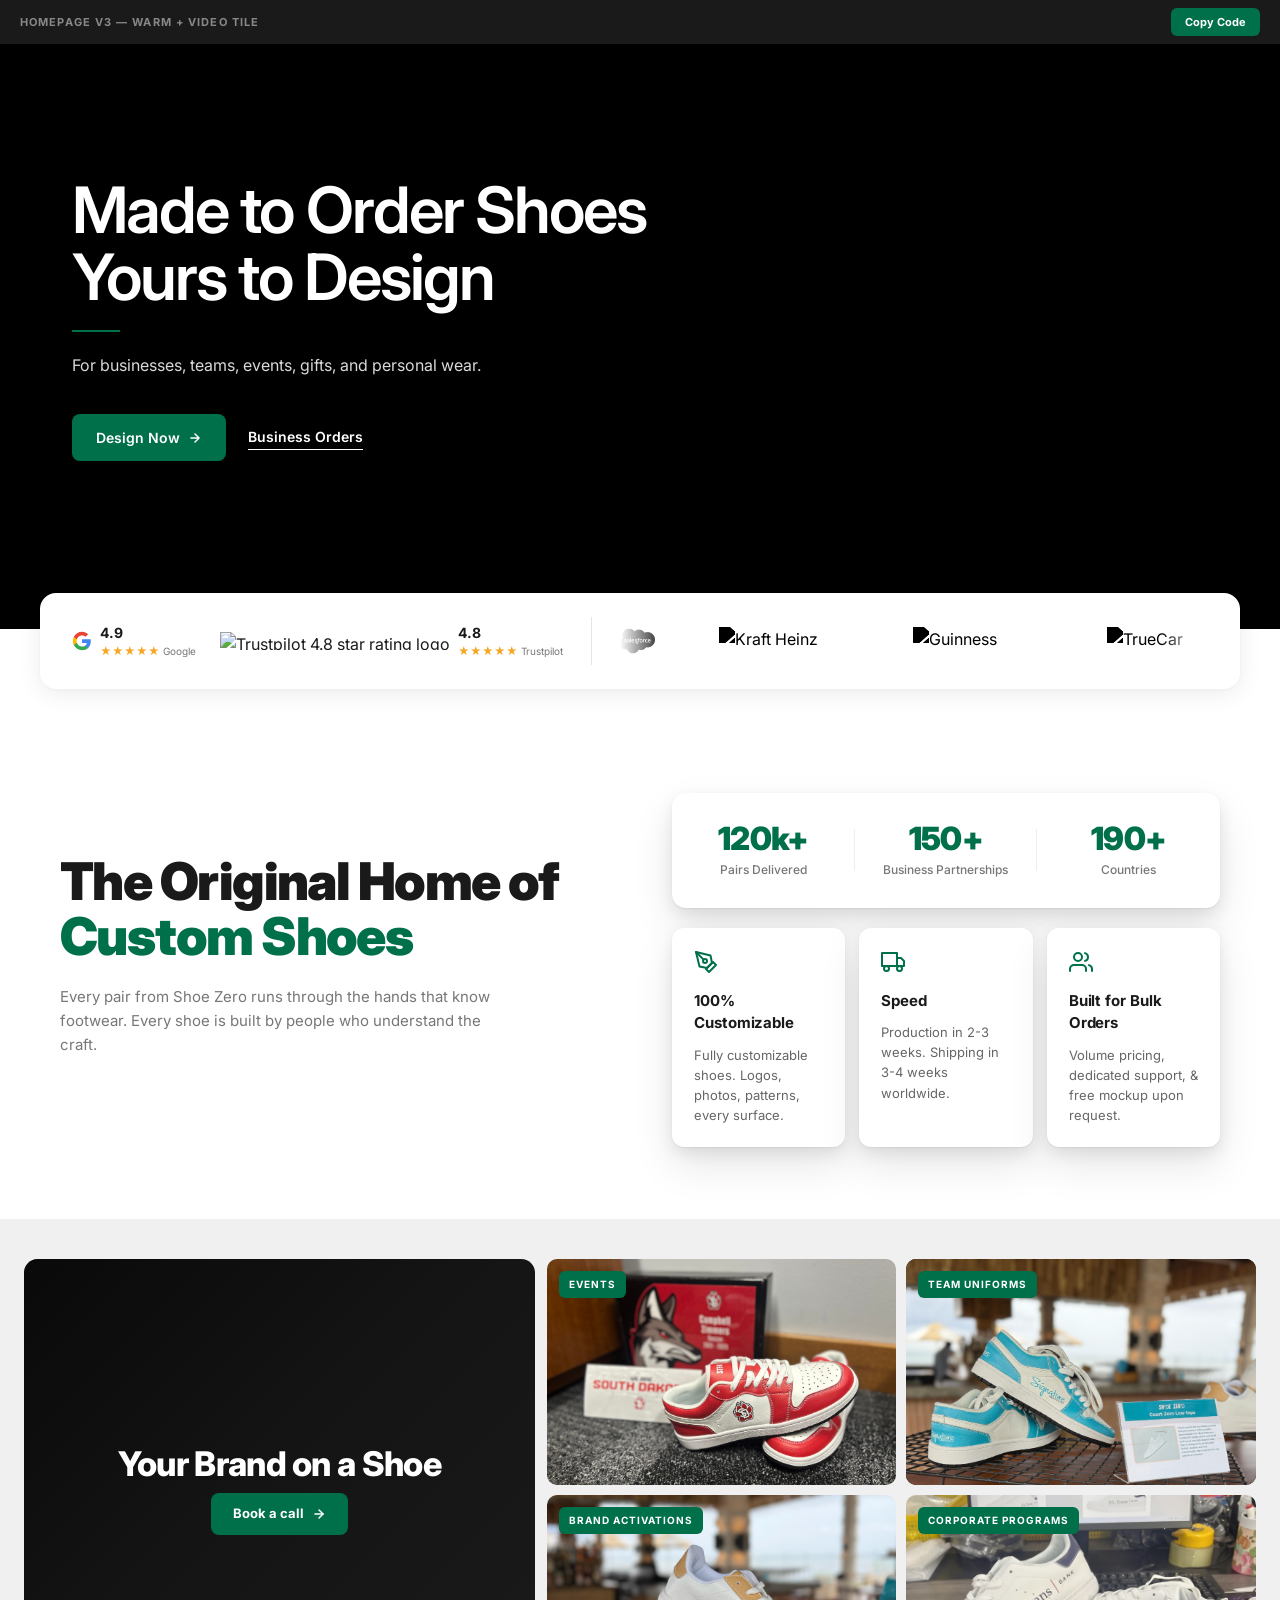
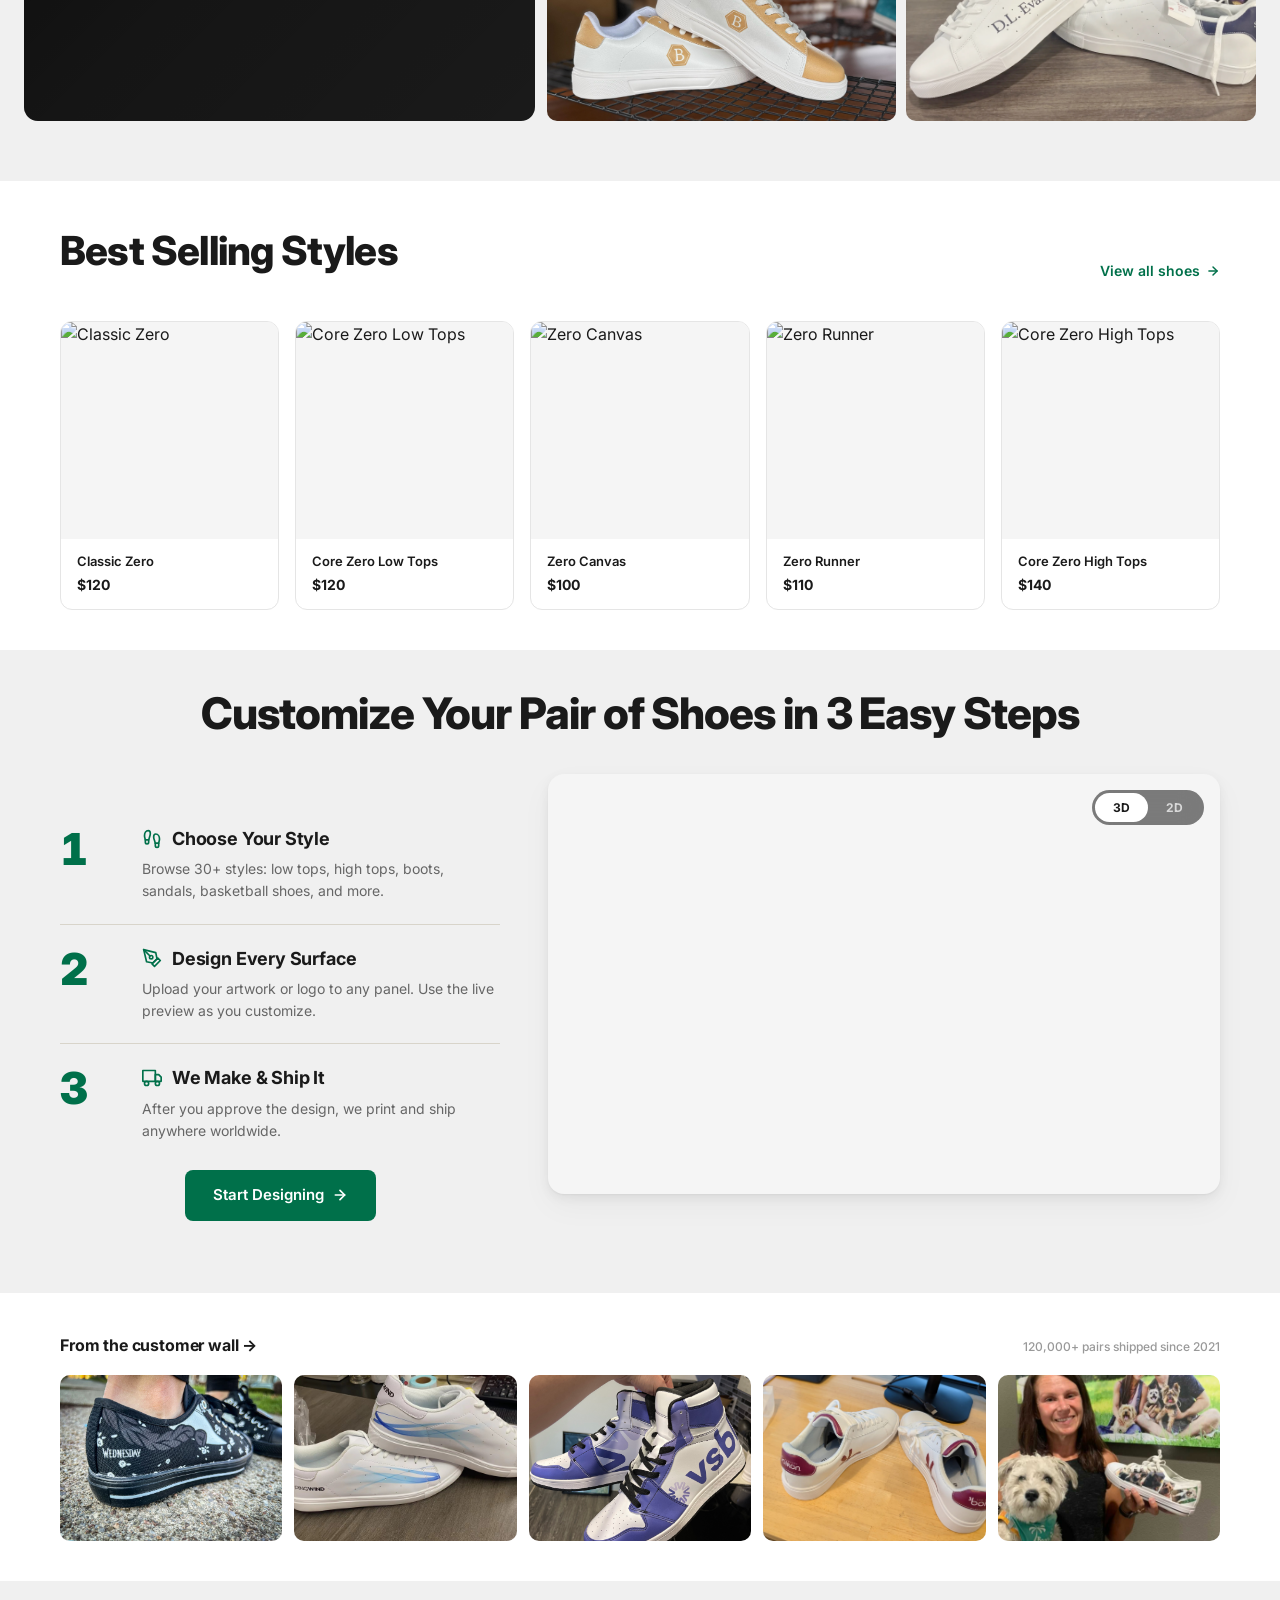
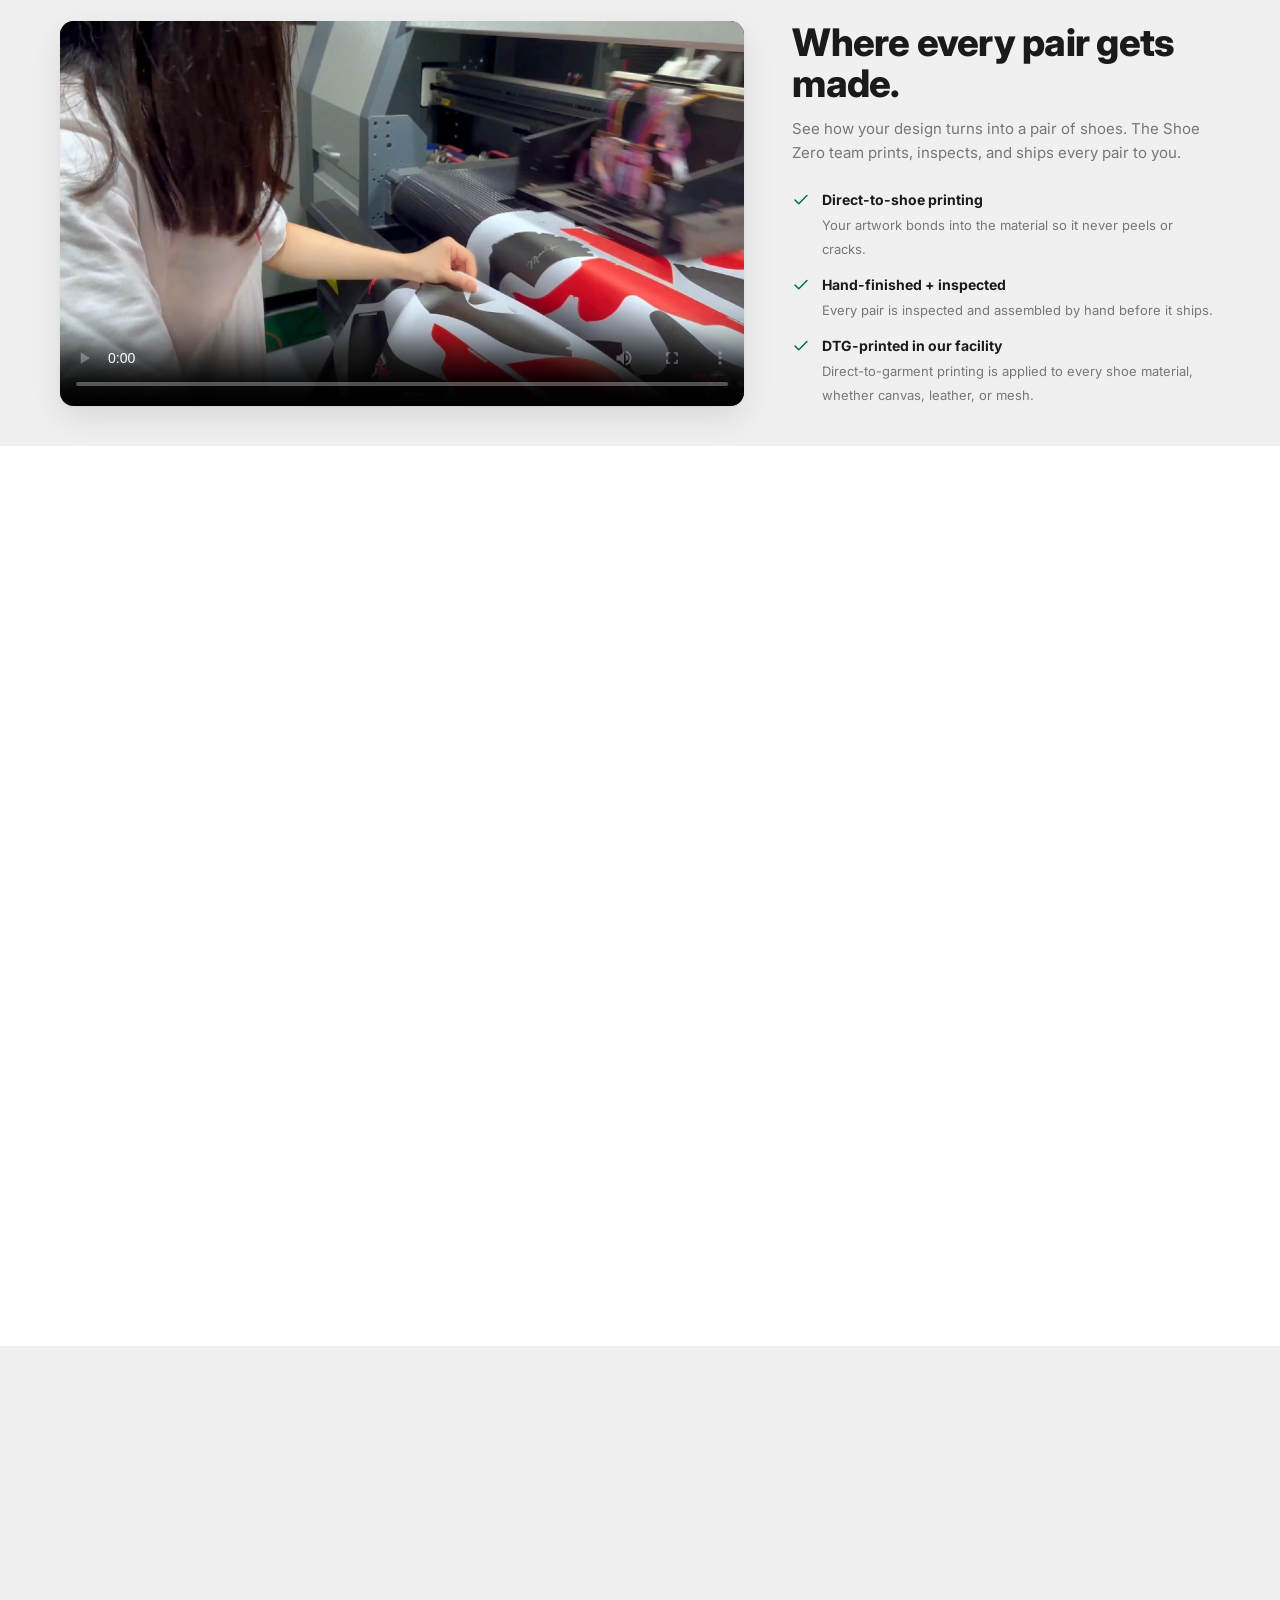
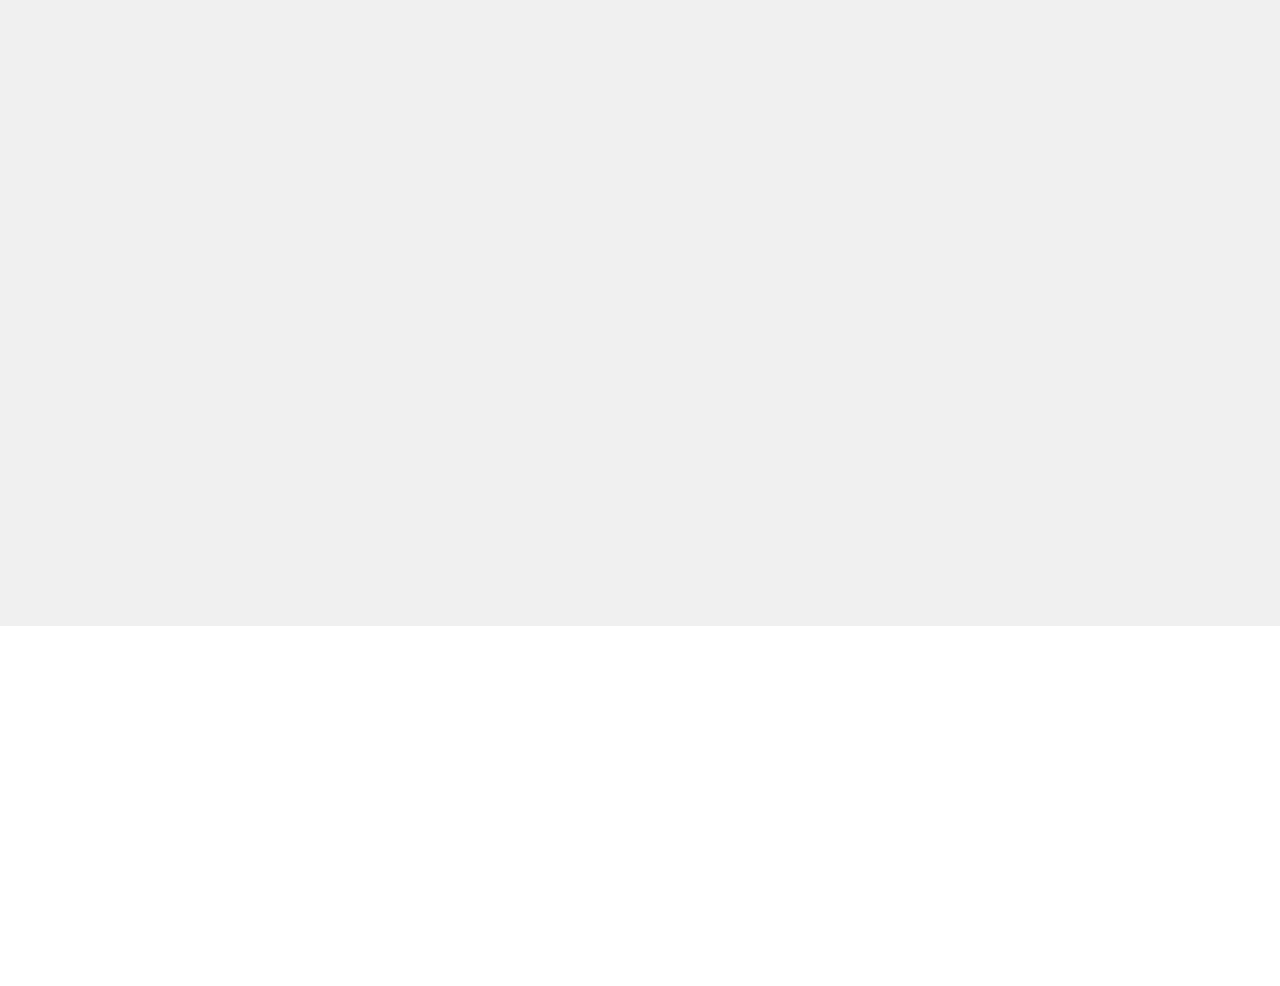
==== commit e5ca7f34: "Sync homepage-v3.html" ====
--- a/index.html
+++ b/index.html
@@ -1500,8 +1500,8 @@
         </div>
         <div class="oC-brow">
           <div class="oC-bitem"><img loading="lazy" src="./assets/gallery-candidates/Customer-Wednesday-Shoes__wednesday-shoes-3.jpg" alt="Customer wearing custom Wednesday-themed printed sneakers"></div>
-          <div class="oC-bitem"><img loading="lazy" src="./assets/customer-wall/cw-sma-splatter.jpeg" alt="Custom SMA monogram low-tops with paint splatter design"></div>
-          <div class="oC-bitem"><img loading="lazy" src="./assets/customer-wall/cw-asrm-2023.jpeg" alt="ASRM 2023 New Orleans custom patterned high-top sneakers in display case"></div>
+          <div class="oC-bitem"><img loading="lazy" src="./assets/customer-wall/cw-02-pingwind.jpeg" alt="PingWind custom white low-top sneakers with blue wave artwork and brand wordmark"></div>
+          <div class="oC-bitem"><img loading="lazy" src="./assets/customer-wall/cw-04-visibl.jpeg" alt="Visibl custom purple and white high-top sneakers with bold side wordmark"></div>
           <div class="oC-bitem"><img loading="lazy" src="./assets/customer-wall/cw-boiron.jpg" alt="Les Vergers Boiron custom branded white sneakers with burgundy accents"></div>
           <div class="oC-bitem"><img loading="lazy" src="./assets/gallery-candidates/Customer-Photos-of-Customers-for-Website__7.jpg" alt="Happy customer with personalized custom shoes"></div>
         </div>
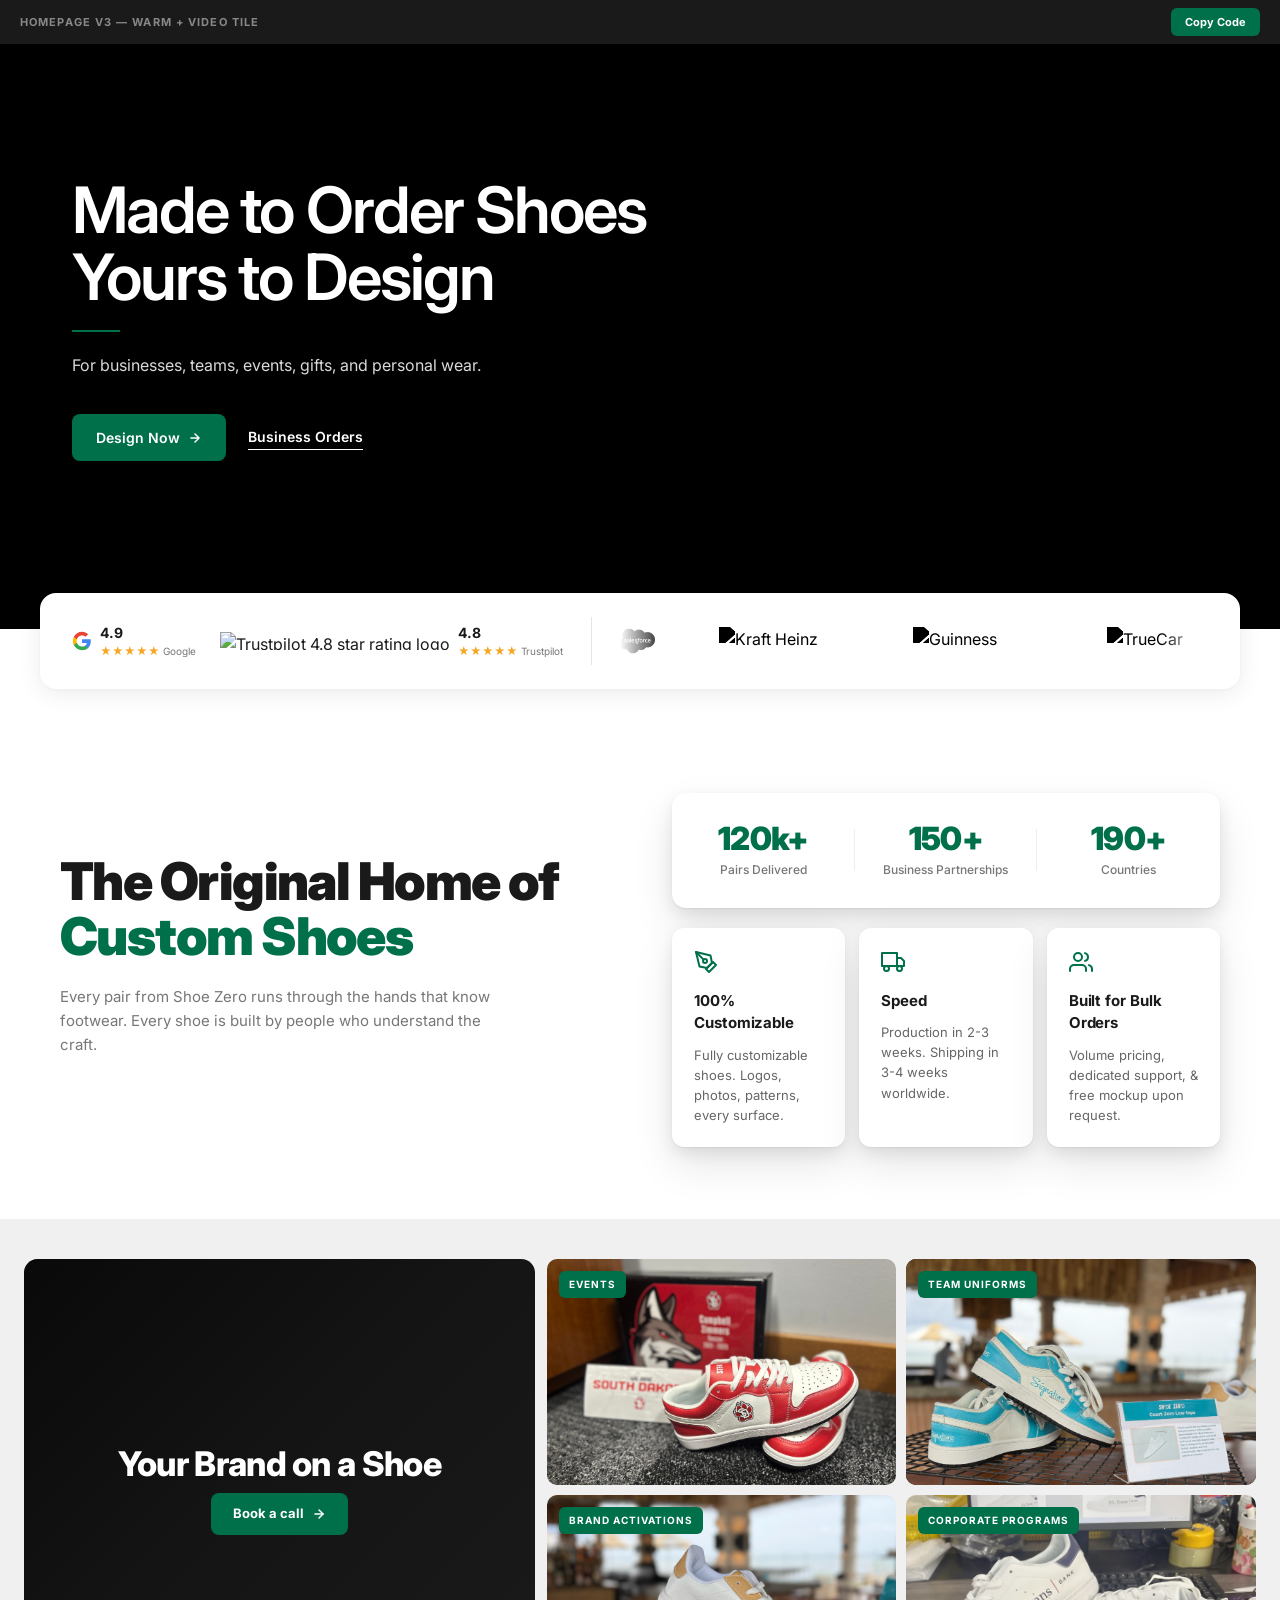
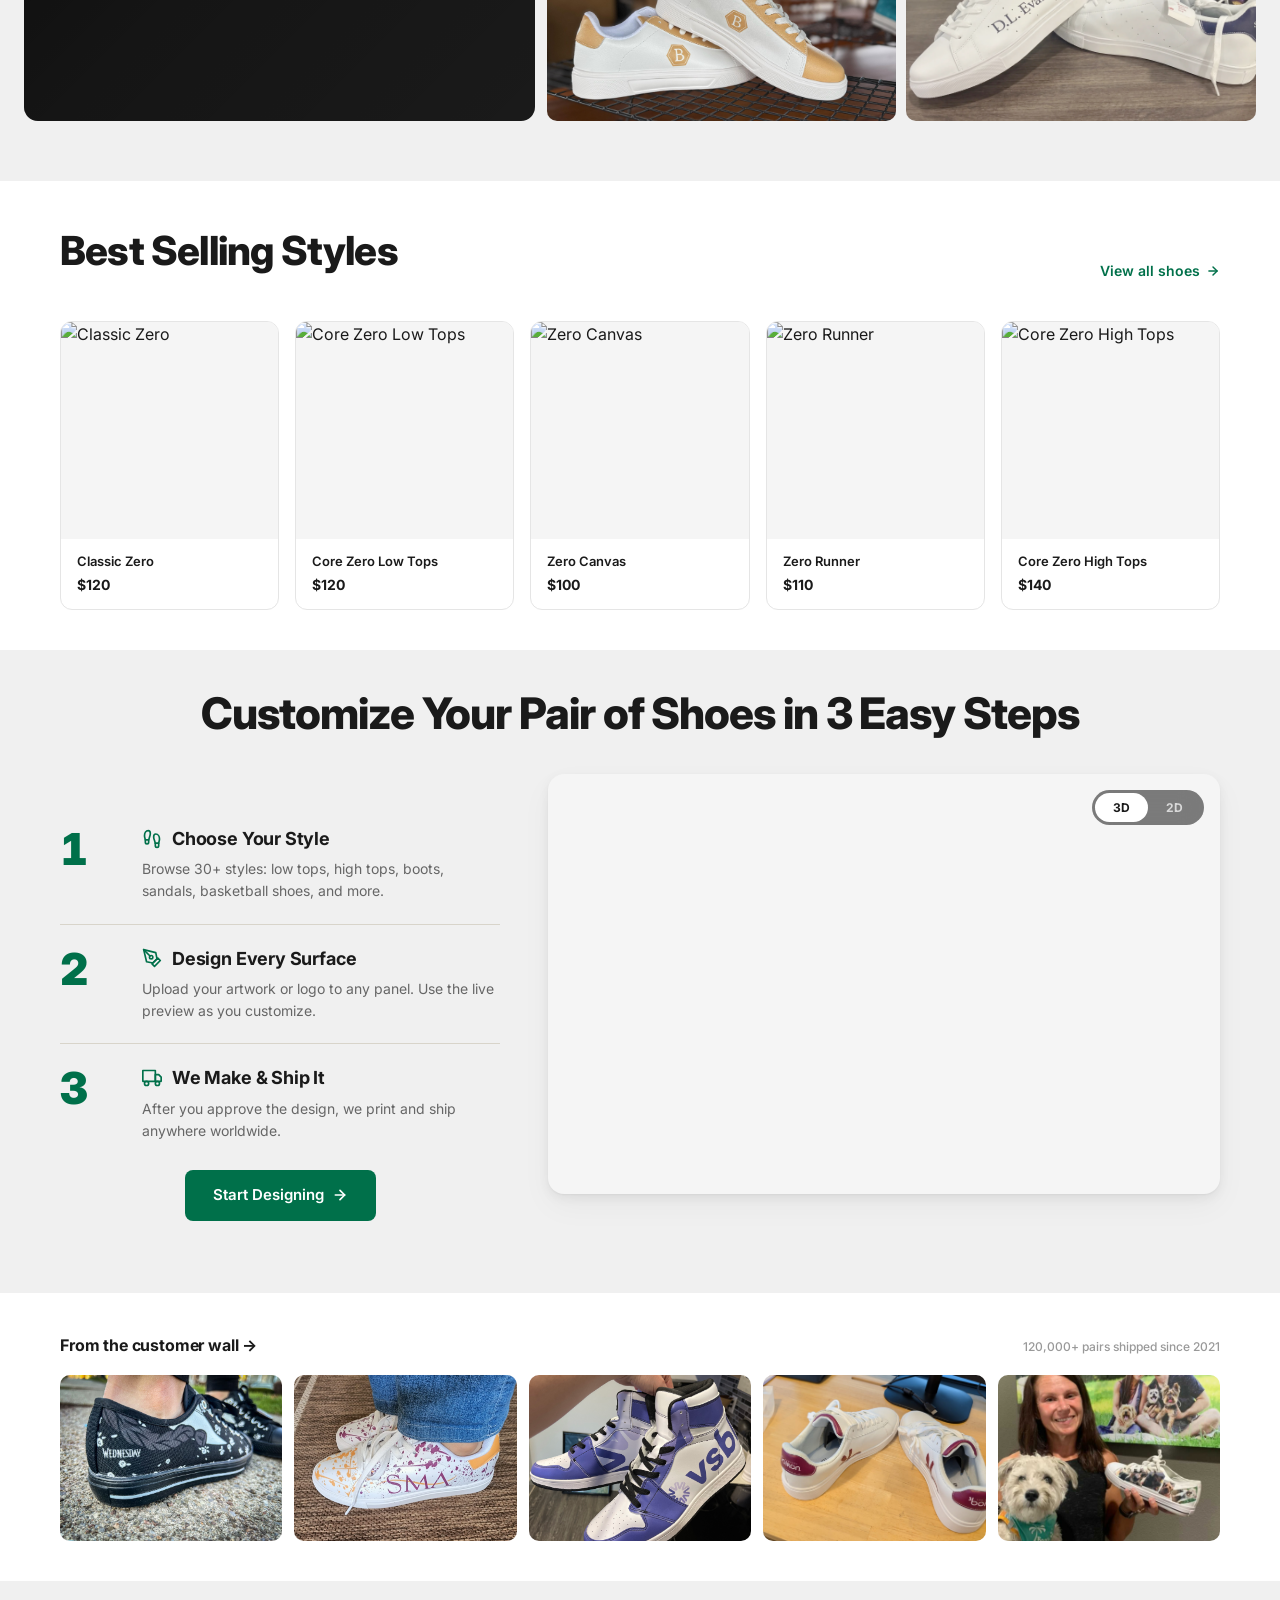
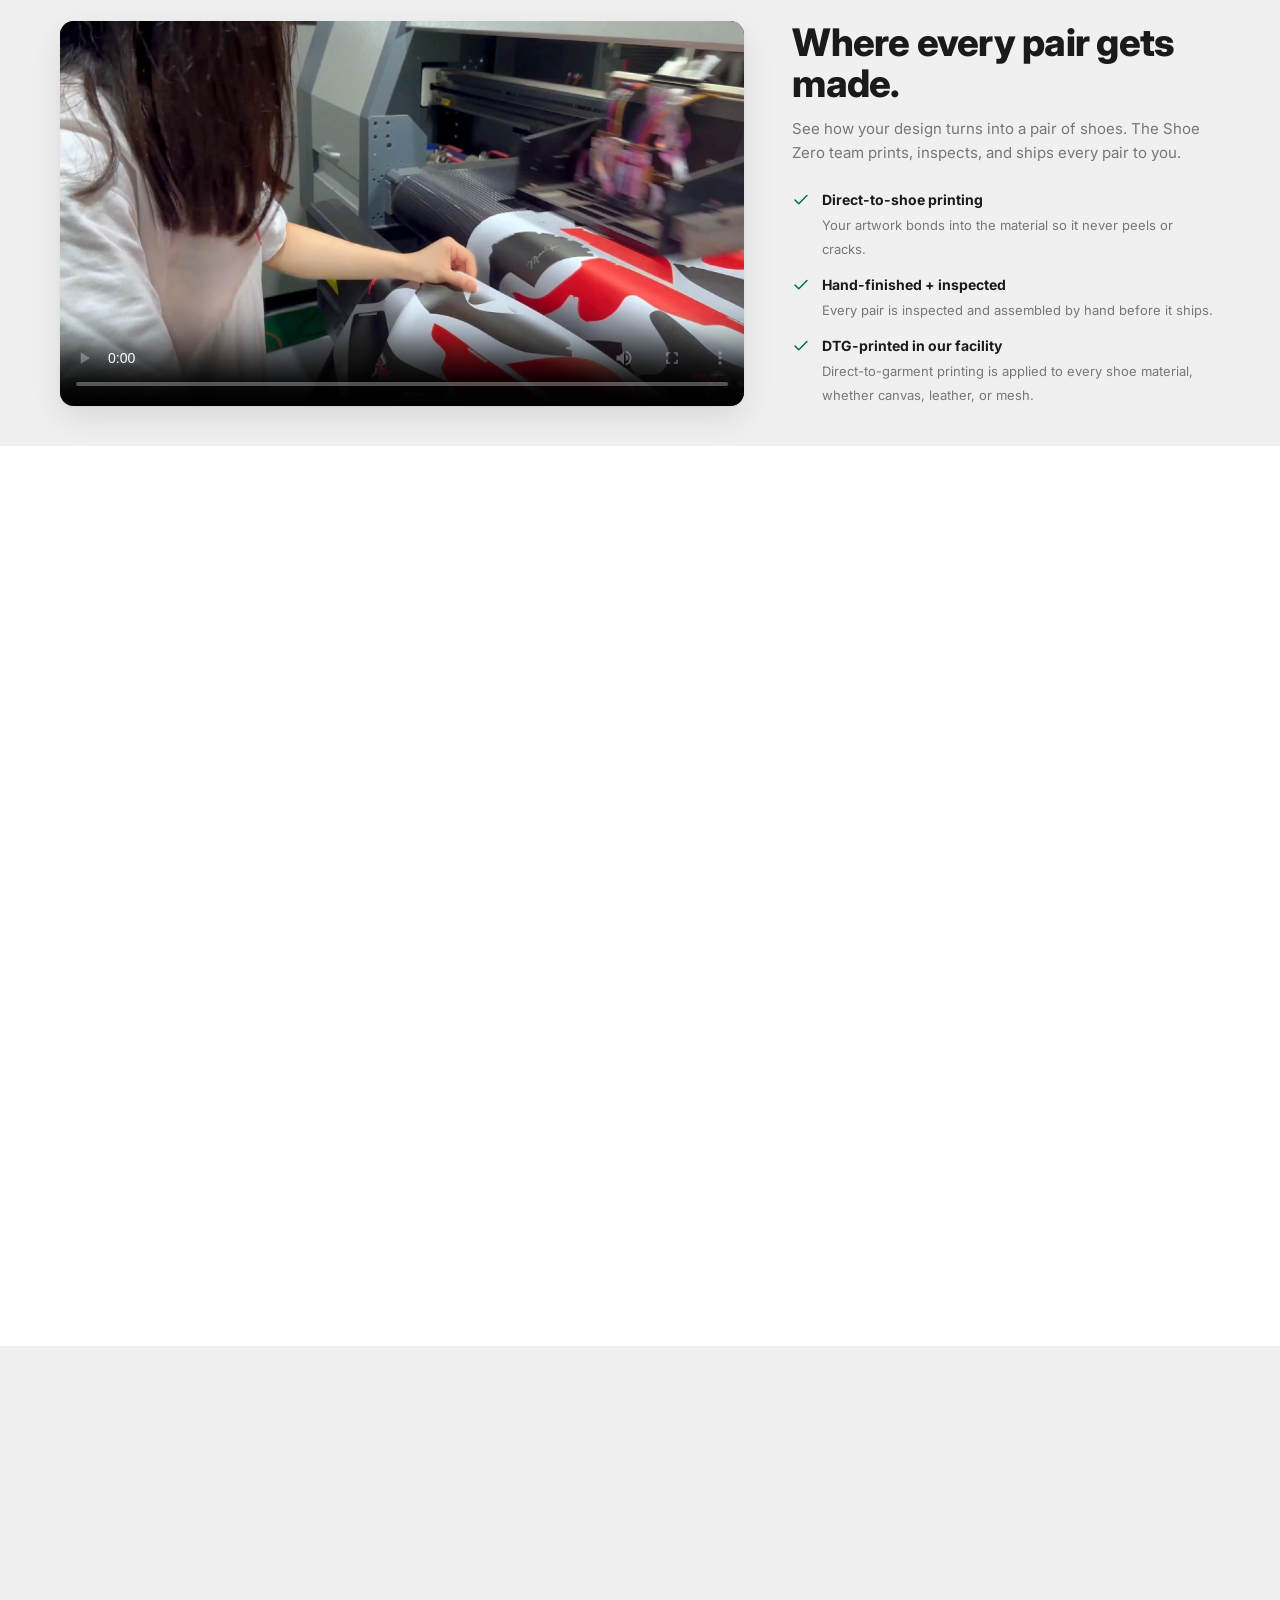
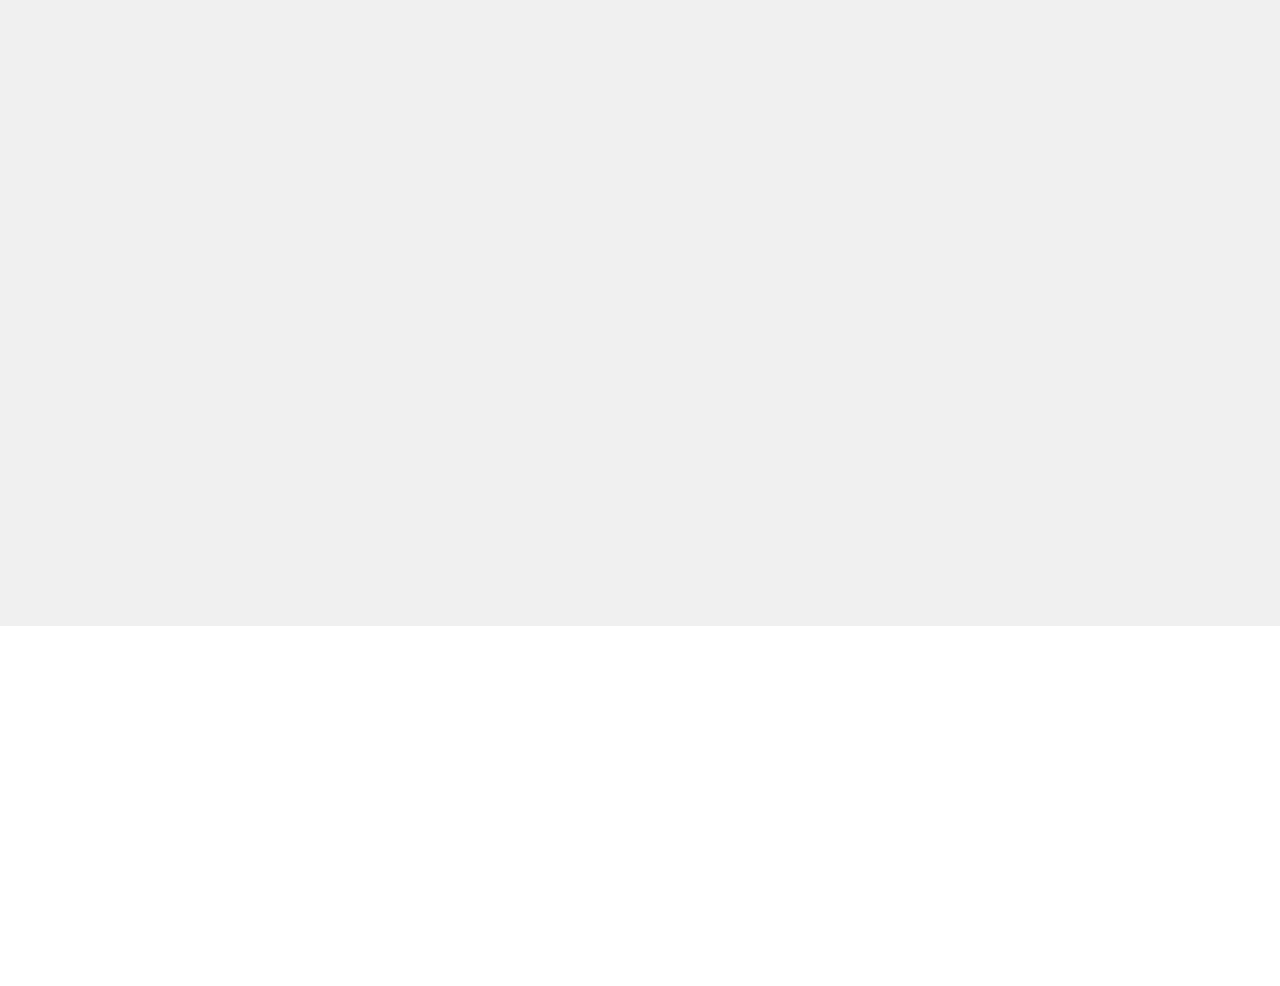
==== commit deae9d49: "Sync homepage-v3.html" ====
--- a/index.html
+++ b/index.html
@@ -1500,7 +1500,7 @@
         </div>
         <div class="oC-brow">
           <div class="oC-bitem"><img loading="lazy" src="./assets/gallery-candidates/Customer-Wednesday-Shoes__wednesday-shoes-3.jpg" alt="Customer wearing custom Wednesday-themed printed sneakers"></div>
-          <div class="oC-bitem"><img loading="lazy" src="./assets/customer-wall/cw-02-pingwind.jpeg" alt="PingWind custom white low-top sneakers with blue wave artwork and brand wordmark"></div>
+          <div class="oC-bitem"><img loading="lazy" src="./assets/customer-wall/cw-sma-splatter.jpeg" alt="Custom SMA monogram low-tops with paint splatter design"></div>
           <div class="oC-bitem"><img loading="lazy" src="./assets/customer-wall/cw-04-visibl.jpeg" alt="Visibl custom purple and white high-top sneakers with bold side wordmark"></div>
           <div class="oC-bitem"><img loading="lazy" src="./assets/customer-wall/cw-boiron.jpg" alt="Les Vergers Boiron custom branded white sneakers with burgundy accents"></div>
           <div class="oC-bitem"><img loading="lazy" src="./assets/gallery-candidates/Customer-Photos-of-Customers-for-Website__7.jpg" alt="Happy customer with personalized custom shoes"></div>
